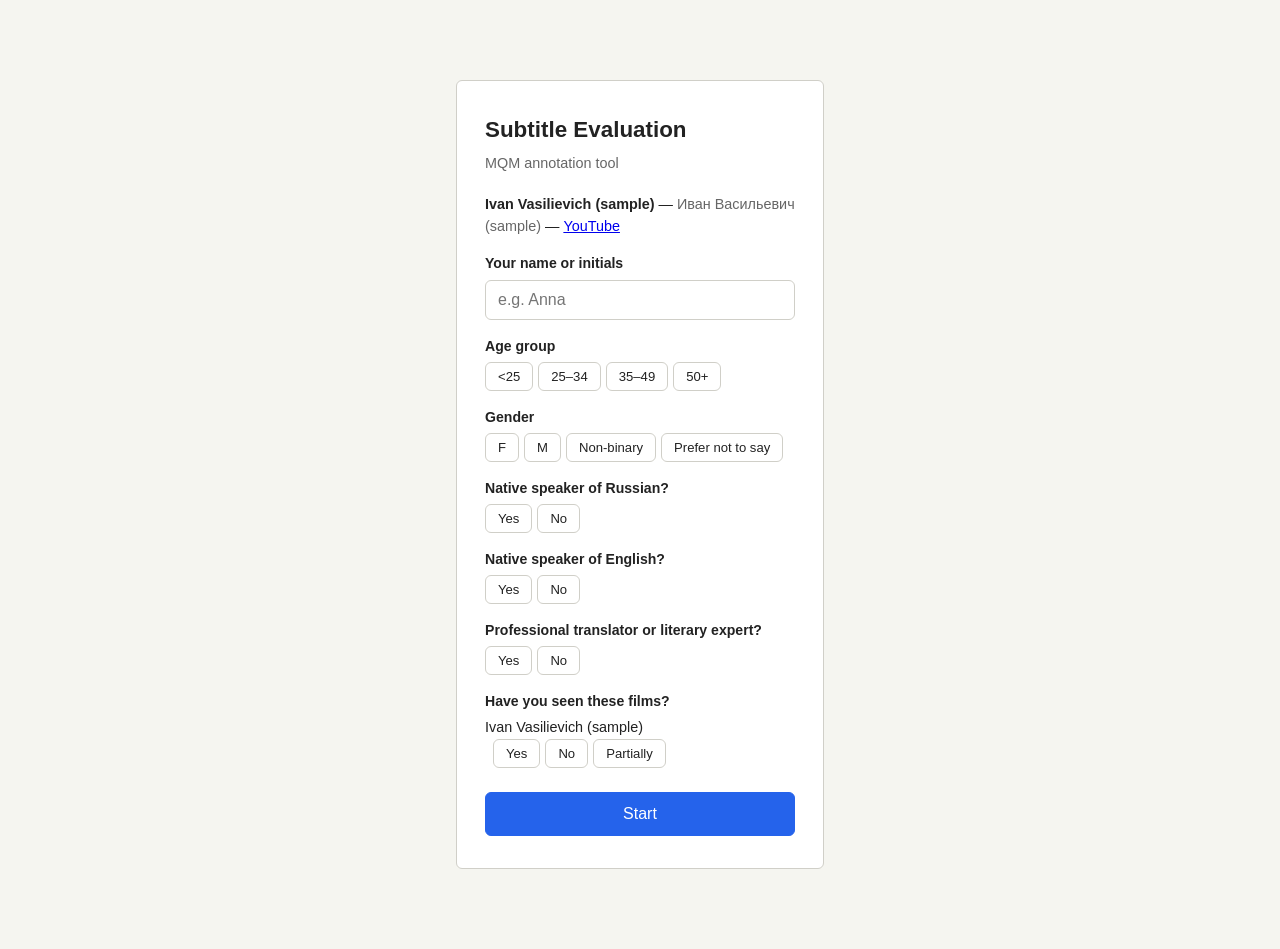
==== index.html @ 3b67a817 "Initial commit" ====
<!DOCTYPE html>
<html lang="en">
<head>
  <meta charset="UTF-8">
  <meta name="viewport" content="width=device-width, initial-scale=1.0">
  <title>Subtitle Translation Evaluation</title>
  <style>
    *, *::before, *::after { box-sizing: border-box; margin: 0; padding: 0; }

    :root {
      --bg:       #f5f5f0;
      --surface:  #ffffff;
      --border:   #d0cfc8;
      --text:     #222;
      --muted:    #666;
      --accent:   #2563eb;
      --accent-h: #1d4ed8;
      --danger:   #dc2626;
      --success:  #16a34a;
      --warn:     #ca8a04;
      --radius:   6px;
    }

    body {
      font-family: -apple-system, BlinkMacSystemFont, "Segoe UI", Roboto, sans-serif;
      font-size: 16px;
      line-height: 1.5;
      color: var(--text);
      background: var(--bg);
      min-height: 100vh;
    }

    .screen { display: none; }
    .screen.active { display: block; }

    /* ── Layout ── */
    .page {
      max-width: 680px;
      margin: 0 auto;
      padding: 24px 16px 80px;
    }

    h1 { font-size: 1.4rem; font-weight: 700; margin-bottom: 4px; }
    h2 { font-size: 1.1rem; font-weight: 600; margin-bottom: 12px; }

    .subtitle { color: var(--muted); font-size: 0.9rem; margin-bottom: 24px; }

    /* ── Cards ── */
    .card {
      background: var(--surface);
      border: 1px solid var(--border);
      border-radius: var(--radius);
      padding: 16px;
      margin-bottom: 12px;
    }

    .card-label {
      font-size: 0.72rem;
      font-weight: 700;
      letter-spacing: .08em;
      text-transform: uppercase;
      color: var(--muted);
      margin-bottom: 6px;
    }

    /* ── Progress header ── */
    #progress-header {
      position: sticky;
      top: 0;
      background: var(--surface);
      border-bottom: 1px solid var(--border);
      padding: 10px 16px;
      z-index: 10;
    }

    .progress-row {
      display: flex;
      align-items: center;
      gap: 10px;
      max-width: 680px;
      margin: 0 auto;
    }

    #progress-slider {
      flex: 1;
      accent-color: var(--accent);
      cursor: pointer;
      height: 4px;
    }

    .progress-label {
      font-size: 0.8rem;
      color: var(--muted);
      white-space: nowrap;
    }

    /* ── Text blocks ── */
    .text-block {
      font-size: 0.95rem;
      white-space: pre-wrap;
      line-height: 1.65;
    }

    .meta-row {
      display: flex;
      gap: 16px;
      flex-wrap: wrap;
      font-size: 0.88rem;
      color: var(--muted);
      margin-bottom: 12px;
    }

    .meta-row strong { color: var(--text); }

    /* ── Issues list ── */
    .issue-list { list-style: none; }

    .issue-item {
      display: flex;
      align-items: flex-start;
      gap: 8px;
      padding: 7px 0;
      border-bottom: 1px solid var(--bg);
      font-size: 0.9rem;
    }

    .issue-item:last-child { border-bottom: none; }

    .badge {
      display: inline-block;
      font-size: 0.72rem;
      font-weight: 700;
      padding: 2px 7px;
      border-radius: 99px;
      text-transform: uppercase;
      white-space: nowrap;
    }

    .badge-major { background: #fee2e2; color: var(--danger); }
    .badge-minor { background: #fef9c3; color: var(--warn); }

    .issue-desc { flex: 1; color: var(--muted); font-style: italic; }
    .issue-desc strong { color: var(--text); font-style: normal; }

    .btn-remove {
      background: none;
      border: none;
      cursor: pointer;
      color: var(--muted);
      font-size: 1rem;
      padding: 0 2px;
      line-height: 1;
    }
    .btn-remove:hover { color: var(--danger); }

    .no-issues-note {
      color: var(--muted);
      font-size: 0.88rem;
      font-style: italic;
    }

    /* ── Add-issue form ── */
    .add-issue-form {
      display: flex;
      flex-direction: column;
      gap: 8px;
      margin-top: 12px;
    }

    .btn-group {
      display: flex;
      flex-wrap: wrap;
      gap: 5px;
    }

    .reg-opt.active {
      background: var(--accent);
      color: #fff;
      border-color: var(--accent);
    }

    .btn-toggle {
      background: var(--surface);
      border: 1px solid var(--border);
      color: var(--muted);
      font-size: 0.82rem;
      font-family: inherit;
      padding: 6px 12px;
      border-radius: var(--radius);
      cursor: pointer;
    }
    .btn-toggle:hover { background: var(--bg); color: var(--text); }
    .btn-toggle kbd {
      font-size: 0.68rem;
      font-family: monospace;
      color: var(--muted);
      background: var(--bg);
      border: 1px solid var(--border);
      border-radius: 3px;
      padding: 0 3px;
      margin-left: 3px;
    }
    .btn-toggle.active-major { background: #fee2e2; border-color: var(--danger); color: var(--danger); font-weight: 700; }
    .btn-toggle.active-minor { background: #fef9c3; border-color: var(--warn);   color: var(--warn);   font-weight: 700; }
    .btn-toggle.active-cat   { background: #eff6ff; border-color: var(--accent); color: var(--accent); font-weight: 600; }

    .just-row {
      display: flex;
      gap: 8px;
      align-items: center;
    }

    input[type="text"] {
      flex: 1;
      min-width: 160px;
      font-size: 16px;
      font-family: inherit;
      padding: 8px 10px;
      border: 1px solid var(--border);
      border-radius: var(--radius);
      background: var(--surface);
      color: var(--text);
    }

    /* ── Buttons ── */
    .btn {
      display: inline-block;
      font-size: 0.9rem;
      font-family: inherit;
      font-weight: 500;
      padding: 9px 18px;
      border-radius: var(--radius);
      border: 1px solid transparent;
      cursor: pointer;
      transition: background 0.15s, border-color 0.15s;
      white-space: nowrap;
    }

    .btn-primary   { background: var(--accent);  color: #fff; border-color: var(--accent); }
    .btn-primary:hover { background: var(--accent-h); border-color: var(--accent-h); }

    .btn-secondary { background: var(--surface); color: var(--text); border-color: var(--border); }
    .btn-secondary:hover { background: var(--bg); }

    .btn-danger    { background: var(--danger);  color: #fff; border-color: var(--danger); }
    .btn-danger:hover { opacity: 0.88; }

    .btn-ghost     { background: none; color: var(--accent); border-color: transparent; }
    .btn-ghost:hover { background: #eff6ff; }

    .btn-sm { font-size: 0.82rem; padding: 6px 12px; }

    .action-row {
      display: flex;
      flex-wrap: wrap;
      gap: 8px;
      margin-top: 16px;
      align-items: center;
    }

    .action-row .spacer { flex: 1; }

    /* ── Login ── */
    #login-screen .page { max-width: 400px; padding-top: 80px; }

    .login-box {
      background: var(--surface);
      border: 1px solid var(--border);
      border-radius: var(--radius);
      padding: 32px 28px;
    }

    .login-box h1 { margin-bottom: 6px; }
    .login-box .subtitle { margin-bottom: 20px; }

    .form-group { margin-bottom: 16px; }
    .form-group label { display: block; font-size: 0.88rem; font-weight: 600; margin-bottom: 5px; }
    .form-group input {
      width: 100%;
      padding: 10px 12px;
      border: 1px solid var(--border);
      border-radius: var(--radius);
      font-size: 16px;
      font-family: inherit;
    }
    .form-group input:focus { outline: 2px solid var(--accent); border-color: var(--accent); }

    #btn-start { width: 100%; padding: 12px; font-size: 1rem; }

    .login-error { color: var(--danger); font-size: 0.88rem; margin-top: 10px; display: none; }

    /* ── Loading ── */
    #loading-screen .page { padding-top: 80px; text-align: center; }

    .spinner {
      display: inline-block;
      width: 36px; height: 36px;
      border: 3px solid var(--border);
      border-top-color: var(--accent);
      border-radius: 50%;
      animation: spin 0.8s linear infinite;
      margin-bottom: 16px;
    }

    @keyframes spin { to { transform: rotate(360deg); } }

    /* ── Inconsistency review ── */
    .incon-meta { font-size: 0.82rem; color: var(--muted); margin-bottom: 10px; }
    .incon-kind { font-weight: 600; color: var(--warn); }

    .judgment-box {
      background: var(--bg);
      border-radius: var(--radius);
      padding: 10px 14px;
      margin-bottom: 8px;
      font-size: 0.9rem;
    }

    .judgment-box .j-score {
      font-size: 0.78rem;
      color: var(--muted);
      float: right;
    }

    /* ── Complete ── */
    #complete-screen .page { text-align: center; }

    .complete-icon {
      font-size: 3rem;
      margin-bottom: 12px;
    }

    .code-block {
      background: #1e1e2e;
      color: #cdd6f4;
      border-radius: var(--radius);
      padding: 14px 18px;
      font-family: "Fira Mono", "Cascadia Code", monospace;
      font-size: 0.82rem;
      text-align: left;
      margin: 16px 0;
      overflow-x: auto;
    }

    /* ── Instructions modal ── */
    .modal-overlay {
      display: none;
      position: fixed;
      inset: 0;
      background: rgba(0,0,0,0.45);
      z-index: 100;
      overflow-y: auto;
      padding: 32px 16px;
    }
    .modal-overlay.open { display: block; }
    .modal-box {
      background: var(--surface);
      border-radius: var(--radius);
      max-width: 620px;
      margin: 0 auto;
      padding: 28px 28px 24px;
      position: relative;
    }
    .modal-close {
      position: absolute;
      top: 12px; right: 14px;
      background: none; border: none;
      font-size: 1.3rem; cursor: pointer;
      color: var(--muted);
      line-height: 1;
    }
    .modal-close:hover { color: var(--text); }
    .modal-box h2 { margin-bottom: 14px; }
    .modal-box p, .modal-box li { font-size: 0.92rem; line-height: 1.6; }
    .modal-box ul { padding-left: 18px; margin: 8px 0 12px; }
    .modal-box .sev-major { color: var(--danger); font-weight: 700; }
    .modal-box .sev-minor { color: var(--warn);   font-weight: 700; }


    /* ── Analysis panel ── */
    .analysis-body {
      display: none;
      margin-bottom: 10px;
      font-size: 0.88rem;
      line-height: 1.6;
      color: var(--text);
      border-left: 3px solid var(--border);
      padding-left: 12px;
    }
    .analysis-body.open { display: block; }

    /* ── Context panel ── */
    .context-body {
      display: none;
      margin-top: 10px;
    }
    .context-body.open { display: block; }
    .context-segments { list-style: none; font-size: 0.85rem; line-height: 1.5; }
    .context-seg {
      display: flex;
      gap: 8px;
      padding: 3px 6px;
      border-radius: 3px;
      color: var(--muted);
    }
    .context-seg.current {
      background: #eff6ff;
      color: var(--text);
      font-weight: 500;
    }
    .context-seg-num {
      flex-shrink: 0;
      font-size: 0.75rem;
      color: var(--muted);
      min-width: 2.5em;
      text-align: right;
      padding-top: 1px;
    }
    .context-seg.current .context-seg-num { color: var(--accent); }
    .analysis-note {
      font-size: 0.78rem;
      color: var(--muted);
      font-style: italic;
      margin-bottom: 6px;
    }
  </style>
</head>
<body>

<!-- ══════════════════════════════════════════
     LOGIN SCREEN
══════════════════════════════════════════ -->
<div id="login-screen" class="screen active">
  <div class="page">
    <div class="login-box">
      <h1>Subtitle Evaluation</h1>
      <p class="subtitle">MQM annotation tool</p>
      <div id="film-info" style="margin-bottom:16px;font-size:0.9rem;display:none;"></div>

      <!-- returning user -->
      <div id="login-returning" style="display:none;">
        <p style="font-size:0.9rem;margin-bottom:12px;">Welcome back, <strong id="login-name-display"></strong>.</p>
        <button class="btn btn-primary" id="btn-resume">Resume</button>
        <button class="btn btn-secondary" style="margin-top:8px;" id="btn-new-user">I'm a different person</button>
      </div>

      <!-- new user registration -->
      <div id="login-new">
        <div class="form-group">
          <label for="reg-name">Your name or initials</label>
          <input type="text" id="reg-name" placeholder="e.g. Anna" autocomplete="off" spellcheck="false">
        </div>
        <div class="form-group">
          <label>Age group</label>
          <div class="btn-group" id="reg-age">
            <button class="btn btn-secondary btn-sm reg-opt" data-field="age" data-val="under25">&lt;25</button>
            <button class="btn btn-secondary btn-sm reg-opt" data-field="age" data-val="25-34">25–34</button>
            <button class="btn btn-secondary btn-sm reg-opt" data-field="age" data-val="35-49">35–49</button>
            <button class="btn btn-secondary btn-sm reg-opt" data-field="age" data-val="50plus">50+</button>
          </div>
        </div>
        <div class="form-group">
          <label>Gender</label>
          <div class="btn-group" id="reg-gender">
            <button class="btn btn-secondary btn-sm reg-opt" data-field="gender" data-val="f">F</button>
            <button class="btn btn-secondary btn-sm reg-opt" data-field="gender" data-val="m">M</button>
            <button class="btn btn-secondary btn-sm reg-opt" data-field="gender" data-val="nb">Non-binary</button>
            <button class="btn btn-secondary btn-sm reg-opt" data-field="gender" data-val="na">Prefer not to say</button>
          </div>
        </div>
        <div class="form-group">
          <label>Native speaker of Russian?</label>
          <div class="btn-group" id="reg-native-rus">
            <button class="btn btn-secondary btn-sm reg-opt" data-field="native_russian" data-val="yes">Yes</button>
            <button class="btn btn-secondary btn-sm reg-opt" data-field="native_russian" data-val="no">No</button>
          </div>
        </div>
        <div class="form-group">
          <label>Native speaker of English?</label>
          <div class="btn-group" id="reg-native-eng">
            <button class="btn btn-secondary btn-sm reg-opt" data-field="native_english" data-val="yes">Yes</button>
            <button class="btn btn-secondary btn-sm reg-opt" data-field="native_english" data-val="no">No</button>
          </div>
        </div>
        <div class="form-group">
          <label>Professional translator or literary expert?</label>
          <div class="btn-group" id="reg-prof">
            <button class="btn btn-secondary btn-sm reg-opt" data-field="professional" data-val="yes">Yes</button>
            <button class="btn btn-secondary btn-sm reg-opt" data-field="professional" data-val="no">No</button>
          </div>
        </div>
        <div class="form-group" id="reg-seen-films"></div>
        <button class="btn btn-primary" id="btn-start" style="margin-top:8px;">Start</button>
      </div>

      <p class="login-error" id="login-error"></p>
    </div>
  </div>
</div>

<!-- ══════════════════════════════════════════
     LOADING SCREEN
══════════════════════════════════════════ -->
<div id="loading-screen" class="screen">
  <div class="page">
    <div class="spinner"></div>
    <p id="loading-msg">Loading…</p>
  </div>
</div>

<!-- ══════════════════════════════════════════
     EVALUATION SCREEN
══════════════════════════════════════════ -->
<div id="eval-screen" class="screen">
  <div id="progress-header">
    <div class="progress-row">
      <input type="range" id="progress-slider" min="1" max="1" value="1">
      <span class="progress-label" id="progress-label">0 / 0</span>
    </div>
  </div>

  <div class="page">
    <!-- Previous item summary (shown after saving) -->
    <div id="prev-summary" class="card" style="display:none; border-color:#bbf7d0;">
      <div class="card-label">Previous item saved</div>
      <div id="prev-summary-text" style="font-size:0.9rem;color:var(--muted);"></div>
      <div class="action-row" style="margin-top:8px;">
        <button class="btn btn-secondary btn-sm" id="btn-back">&#8592; Go back &amp; correct</button>
      </div>
    </div>

    <!-- Item header -->
    <div class="meta-row" id="item-meta"></div>

    <!-- Original -->
    <div class="card">
      <div class="card-label">Original (Russian)</div>
      <div class="text-block" id="original-text"></div>
      <button class="btn btn-ghost btn-sm" id="btn-show-context" style="margin-top:10px; padding:3px 8px; font-size:0.78rem;">Show context</button>
      <div class="context-body" id="context-body">
        <ul class="context-segments" id="context-segments"></ul>
      </div>
    </div>

    <!-- Translation -->
    <div class="card">
      <div class="card-label">Translation</div>
      <div class="text-block" id="translation-text"></div>
      <button class="btn btn-ghost btn-sm" id="btn-show-trans-context" style="margin-top:10px; padding:3px 8px; font-size:0.78rem;">Show context</button>
      <div class="context-body" id="trans-context-body">
        <ul class="context-segments" id="trans-context-segments"></ul>
      </div>
      <button class="btn btn-ghost btn-sm" id="btn-show-analysis" style="margin-top:6px; padding:3px 8px; font-size:0.78rem;">Don't remember why this was funny? Show analysis.</button>
      <div class="analysis-body" id="analysis-body">
        <p class="analysis-note">Generated by AI and reviewed by a person. You may agree or disagree — consulting this is optional.</p>
        <div id="analysis-text"></div>
      </div>
    </div>

    <!-- Issues -->
    <div class="card">
      <div style="display:flex; align-items:center; justify-content:space-between; margin-bottom:6px;">
        <div class="card-label" style="margin-bottom:0;">Issues</div>
        <button class="btn btn-ghost btn-sm" id="btn-help" style="padding:3px 8px; font-size:0.78rem;">Instructions</button>
      </div>
      <ul class="issue-list" id="issue-list"></ul>
      <p class="no-issues-note" id="no-issues-note">No issues added yet.</p>

      <!-- Add issue form -->
      <div class="add-issue-form">
        <div class="btn-group" id="sev-group">
          <button class="btn-toggle" data-value="major">Major <kbd>M</kbd></button>
          <button class="btn-toggle" data-value="minor">Minor <kbd>m</kbd></button>
        </div>
        <div class="btn-group" id="cat-group">
          <button class="btn-toggle" data-value="accuracy">Accuracy <kbd>a</kbd></button>
          <button class="btn-toggle" data-value="fluency">Fluency <kbd>f</kbd></button>
          <button class="btn-toggle" data-value="style">Style <kbd>s</kbd></button>
          <button class="btn-toggle" data-value="terminology">Terminology <kbd>t</kbd></button>
          <button class="btn-toggle" data-value="other">Other <kbd>o</kbd></button>
        </div>
        <div class="just-row">
          <input type="text" id="just-input" placeholder="Justification (optional)">
          <button class="btn btn-secondary btn-sm" id="btn-add-issue">Add issue <kbd>+</kbd></button>
        </div>
      </div>
    </div>

    <!-- Action buttons -->
    <div class="action-row">
      <button class="btn btn-secondary" id="btn-no-issues">No issues</button>
      <button class="btn btn-primary"   id="btn-save">Save &amp; next</button>
      <span class="spacer"></span>
      <button class="btn btn-ghost btn-sm" id="btn-skip">Skip for now</button>
    </div>
  </div>
</div>

<!-- ══════════════════════════════════════════
     INCONSISTENCY REVIEW SCREEN
══════════════════════════════════════════ -->
<div id="review-screen" class="screen">
  <div class="page">
    <h1>Inconsistency Review</h1>
    <p class="subtitle" id="review-subtitle"></p>

    <div id="review-body"></div>

    <!-- Re-evaluate sub-panel -->
    <div id="re-eval-panel" class="card" style="display:none; border-color:var(--accent);">
      <div class="card-label">Enter your final judgment</div>
      <ul class="issue-list" id="re-eval-issue-list"></ul>
      <p class="no-issues-note" id="re-eval-no-issues-note">No issues added.</p>
      <div class="add-issue-form">
        <div class="btn-group" id="re-sev-group">
          <button class="btn-toggle" data-value="major">Major</button>
          <button class="btn-toggle" data-value="minor">Minor</button>
        </div>
        <div class="btn-group" id="re-cat-group">
          <button class="btn-toggle" data-value="accuracy">Accuracy</button>
          <button class="btn-toggle" data-value="fluency">Fluency</button>
          <button class="btn-toggle" data-value="style">Style</button>
          <button class="btn-toggle" data-value="terminology">Terminology</button>
          <button class="btn-toggle" data-value="other">Other</button>
        </div>
        <div class="just-row">
          <input type="text" id="re-just-input" placeholder="Justification (optional)">
          <button class="btn btn-secondary btn-sm" id="btn-re-add">Add issue</button>
        </div>
      </div>
      <div class="action-row" style="margin-top:12px;">
        <button class="btn btn-secondary btn-sm" id="btn-re-no-issues">No issues</button>
        <button class="btn btn-primary btn-sm" id="btn-re-save">Save resolution</button>
      </div>
    </div>

    <div class="action-row" id="review-nav" style="margin-top:16px; display:none;">
      <button class="btn btn-secondary" id="btn-review-prev">&#8592; Prev</button>
      <button class="btn btn-primary"   id="btn-review-next">Next &#8594;</button>
    </div>
  </div>
</div>

<!-- ══════════════════════════════════════════
     COMPLETE SCREEN
══════════════════════════════════════════ -->
<div id="complete-screen" class="screen">
  <div class="page">
    <div class="complete-icon">&#10003;</div>
    <h1>Evaluation complete</h1>
    <p class="subtitle" id="complete-stats"></p>

    <div class="card" style="margin-top:24px; text-align:left;">
      <div class="card-label">Download &amp; submit</div>
      <button class="btn btn-primary" id="btn-download">Download session.json</button>
    </div>

    <p style="margin-top:16px; font-size:0.88rem; color:var(--muted);">
      Thank you for your contribution!
    </p>
  </div>
</div>


<!-- ══════════════════════════════════════════
     INSTRUCTIONS MODAL
══════════════════════════════════════════ -->
<div id="instructions-modal" class="modal-overlay" role="dialog" aria-modal="true">
  <div class="modal-box">
    <button class="modal-close" id="btn-modal-close" aria-label="Close">&times;</button>
    <div id="instructions-content"><p>Loading…</p></div>
    <div style="margin-top:16px;">
      <button class="btn btn-primary btn-sm" id="btn-modal-ok">Got it</button>
    </div>
  </div>
</div>

<script>
// ════════════════════════════════════════════════════════════════════
//  PRNG — sfc32 seeded from FNV-1a hash of evaluator ID
// ════════════════════════════════════════════════════════════════════

function fnv1a32(str) {
  let h = 0x811c9dc5 >>> 0;
  for (let i = 0; i < str.length; i++) {
    h ^= str.charCodeAt(i);
    h = Math.imul(h, 0x01000193) >>> 0;
  }
  return h;
}

function makeSFC32(seed) {
  let a = seed >>> 0, b = (seed ^ 0xdeadbeef) >>> 0,
      c = (seed ^ 0x12345678) >>> 0, d = 1 >>> 0;
  return function rng() {
    let t = (a + b + d++) >>> 0;
    a = b ^ (b >>> 9);
    b = (c + (c << 3)) >>> 0;
    c = ((c << 21) | (c >>> 11)) >>> 0;
    c = (c + t) >>> 0;
    return t / 4294967296;
  };
}

function makeRNG(evaluatorId) {
  return makeSFC32(fnv1a32(evaluatorId));
}

function shuffle(arr, rng) {
  for (let i = arr.length - 1; i > 0; i--) {
    const j = Math.floor(rng() * (i + 1));
    [arr[i], arr[j]] = [arr[j], arr[i]];
  }
  return arr;
}

function sample(arr, k, rng) {
  const copy = arr.slice();
  shuffle(copy, rng);
  return copy.slice(0, k);
}

function randInt(lo, hi, rng) {
  return lo + Math.floor(rng() * (hi - lo + 1));
}


// ════════════════════════════════════════════════════════════════════
//  MQM SCORING
// ════════════════════════════════════════════════════════════════════

const SEVERITY_WEIGHTS = { major: 5, minor: 1 };

function scoreIssues(issues) {
  const pts = issues.reduce((s, iss) => {
    if (iss.category === 'no-issue') return s;
    return s + (SEVERITY_WEIGHTS[iss.severity] || 0);
  }, 0);
  return pts / SEVERITY_WEIGHTS.major;
}


// ════════════════════════════════════════════════════════════════════
//  SESSION BUILDING
// ════════════════════════════════════════════════════════════════════

function sampleRuns(methodRuns, maxRuns, rng) {
  const result = {};
  const methods = Object.keys(methodRuns).sort();
  for (const method of methods) {
    let runs = [...methodRuns[method]].sort((a, b) =>
      a.length - b.length || a.localeCompare(b));
    if (runs.length > maxRuns) {
      runs = sample(runs, maxRuns, rng)
        .sort((a, b) => a.length - b.length || a.localeCompare(b));
    }
    result[method] = runs;
  }
  return result;
}

function baseRecordsForFilm(film, transModel, data, methodFilter, maxRuns, rng) {
  const items = data.items;
  const methodRuns = {};

  for (const item of items) {
    const eng = (item.translations || {}).eng || {};
    for (const [method, runs] of Object.entries(eng)) {
      if (methodFilter && !methodFilter.has(method)) continue;
      if (!methodRuns[method]) methodRuns[method] = new Set();
      for (const run of Object.keys(runs)) methodRuns[method].add(run);
    }
  }

  const sampled = sampleRuns(methodRuns, maxRuns, rng);
  const records = [];

  for (const [method, runs] of Object.entries(sampled)) {
    for (const run of runs) {
      const missing = items.filter(item => {
        const eng = (item.translations || {}).eng || {};
        return !(eng[method] && eng[method][run] !== undefined);
      });
      if (missing.length > 0) {
        console.warn(`Missing items for ${film}/${transModel}/${method}/run${run}:`,
          missing.map(i => i.id));
        continue;
      }
      for (const item of items) {
        records.push({ film, transModel, itemId: item.id, method, run });
      }
    }
  }
  return records;
}

function buildSessionTasks(filmsModelsData, methodFilter, maxRuns, repeatFraction, rng) {
  const base = [];
  for (const { film, transModel, data } of filmsModelsData) {
    base.push(...baseRecordsForFilm(film, transModel, data, methodFilter, maxRuns, rng));
  }

  shuffle(base, rng);

  const tasks = base.map(r => ({
    film: r.film, trans_model: r.transModel,
    item_id: r.itemId, method: r.method, run: r.run,
    is_repeat: false,
  }));

  const nRepeats = base.length > 0 && repeatFraction > 0
    ? Math.max(1, Math.round(base.length * repeatFraction))
    : 0;
  const repeatSrcs = sample([...Array(base.length).keys()],
    Math.min(nRepeats, base.length), rng);

  const repeats = repeatSrcs.map(i => ({
    film: base[i].film, trans_model: base[i].transModel,
    item_id: base[i].itemId, method: base[i].method, run: base[i].run,
    is_repeat: true,
  }));

  shuffle(repeats, rng);

  const half = Math.floor(tasks.length / 2);
  for (const rt of repeats) {
    const pos = randInt(half, tasks.length, rng);
    tasks.splice(pos, 0, rt);
  }

  return tasks;
}


// ════════════════════════════════════════════════════════════════════
//  INCONSISTENCY DETECTION
// ════════════════════════════════════════════════════════════════════

function getTranslationText(task, itemsByFilm) {
  const item = (itemsByFilm[task.film] || {})[task.trans_model] || {};
  const it   = item[task.item_id] || {};
  return ((it.translations || {}).eng || {})[task.method]?.[task.run] ?? '';
}

function findInconsistencies(session, itemsByFilm) {
  const tasks     = session.tasks;
  const judgments = session.judgments;
  const result    = [];

  // Group judged tasks by exact translation text
  const byText = {};
  tasks.forEach((t, i) => {
    if (!judgments[String(i)]) return;
    const text = getTranslationText(t, itemsByFilm);
    if (!text) return;
    const key = `${t.film}\x00${text}`;
    (byText[key] = byText[key] || []).push(i);
  });

  for (const [key, indices] of Object.entries(byText)) {
    const text = key.split('\x00').slice(1).join('\x00');
    if (indices.length < 2) continue;
    const scores = indices.map(i => scoreIssues(judgments[String(i)].issues));
    if (scores.every(s => s === scores[0])) continue;
    const t = tasks[indices[0]];
    result.push({
      film: t.film, trans_model: t.trans_model, item_id: t.item_id,
      translation_text: text,
      task_indices: indices,
    });
  }

  return result;
}


// ════════════════════════════════════════════════════════════════════
//  APP STATE
// ════════════════════════════════════════════════════════════════════

const App = {
  evaluatorId:   null,
  session:       null,
  itemsByFilm:   null,
  subsByFilm:      {},  // film -> {segNum: text, ...}
  transSubsByFilm: {},  // film -> transModel -> method -> {segNum: text, ...}
  navSequence:   [],    // [{taskIdx, task}] all non-skipped tasks in session order
  totalTasks:    0,
  sliderPos:     1,     // 1-indexed current position in navSequence
  lastSaved:     null,
  currentIssues: [],
  viewedAnalysis: false,
  incons:        [],
  inconPos:      0,
  reEvalIssues:  [],
};

function storageKey(id) {
  return `subtitle-eval-${id}`;
}

function saveSession() {
  localStorage.setItem(storageKey(App.evaluatorId),
    JSON.stringify(App.session));
}

function buildNavSequence() {
  const { tasks, skipped } = App.session;
  const skippedSet = new Set(skipped);
  App.navSequence = tasks
    .map((task, i) => ({ taskIdx: i, task }))
    .filter(({ taskIdx }) => !skippedSet.has(taskIdx));
  App.totalTasks = App.navSequence.length;
  App.sliderPos  = Math.min(getFrontier(), App.totalTasks);
}

function getFrontier() {
  const judgments = App.session.judgments;
  const idx = App.navSequence.findIndex(({ taskIdx }) => !judgments[String(taskIdx)]);
  return idx === -1 ? App.navSequence.length + 1 : idx + 1;
}


// ════════════════════════════════════════════════════════════════════
//  SCREEN MANAGEMENT
// ════════════════════════════════════════════════════════════════════

function showScreen(id) {
  document.querySelectorAll('.screen').forEach(el => el.classList.remove('active'));
  document.getElementById(id).classList.add('active');
}

function setLoading(msg) {
  document.getElementById('loading-msg').textContent = msg;
}


// ════════════════════════════════════════════════════════════════════
//  DATA LOADING
// ════════════════════════════════════════════════════════════════════

async function fetchJSON(url) {
  const r = await fetch(url);
  if (!r.ok) throw new Error(`HTTP ${r.status}: ${url}`);
  return r.json();
}

function buildItemsByFilm(filmsModelsData) {
  const byFilm = {};
  for (const { film, transModel, data } of filmsModelsData) {
    if (!byFilm[film]) byFilm[film] = {};
    if (!byFilm[film][transModel]) byFilm[film][transModel] = {};
    for (const item of data.items) {
      byFilm[film][transModel][item.id] = item;
    }
  }
  return byFilm;
}

async function loadSubsForFilms(films) {
  for (const film of films) {
    if (App.subsByFilm[film]) continue;
    try {
      const subs = await fetchJSON(`data/${film}/subs.json`);
      App.subsByFilm[film] = subs;
    } catch (_) {
      // subs.json is optional; context feature simply won't show for this film
    }
  }
}

async function loadTransSubsForSession(tasks) {
  // Collect unique (film, transModel, method) combos from all tasks
  const seen = new Set();
  for (const t of tasks) {
    seen.add(`${t.film}\x00${t.trans_model}\x00${t.method}`);
  }
  for (const key of seen) {
    const [film, transModel, method] = key.split('\x00');
    if ((App.transSubsByFilm[film] || {})[transModel]?.[method]) continue;
    try {
      const subs = await fetchJSON(`data/${film}/${transModel}-${method}-subs.json`);
      if (!App.transSubsByFilm[film]) App.transSubsByFilm[film] = {};
      if (!App.transSubsByFilm[film][transModel]) App.transSubsByFilm[film][transModel] = {};
      App.transSubsByFilm[film][transModel][method] = subs;
    } catch (_) {
      // optional; context button will be hidden for this method
    }
  }
}

async function loadFilmDataForSession(session) {
  const pairs = new Map();
  for (const t of session.tasks) {
    const key = `${t.film}/${t.trans_model}`;
    if (!pairs.has(key)) pairs.set(key, { film: t.film, transModel: t.trans_model });
  }
  const filmsModelsData = [];
  for (const { film, transModel } of pairs.values()) {
    setLoading(`Loading ${film} / ${transModel}…`);
    const data = await fetchJSON(`data/${film}/${transModel}.json`);
    filmsModelsData.push({ film, transModel, data });
  }
  return filmsModelsData;
}

async function startOrResume(evaluatorId) {
  showScreen('loading-screen');
  try {
    const newKey = storageKey(evaluatorId);
    let stored = localStorage.getItem(newKey);

    const allConfigs = await fetchJSON(`data/configs.json`);
    App.allConfigs = allConfigs;

    if (stored) {
      App.session = JSON.parse(stored);
      const filmsModelsData = await loadFilmDataForSession(App.session);
      App.itemsByFilm = buildItemsByFilm(filmsModelsData);
    } else {
      // Fresh session: load all films/models from configs
      const filmsModelsData = [];
      const tasks = [];
      const rng = makeRNG(evaluatorId);

      for (const [film, filmCfg] of Object.entries(allConfigs)) {
        for (const [model, modelCfg] of Object.entries(filmCfg.models || {})) {
          setLoading(`Loading ${film} / ${model}…`);
          const data = await fetchJSON(`data/${film}/${model}.json`);
          filmsModelsData.push({ film, transModel: model, data });
          const runsRequested  = modelCfg.runs_requested  || 3;
          const repeatFraction = modelCfg.repeat_fraction || 0.1;
          const filmTasks = buildSessionTasks(
            [{ film, transModel: model, data }], null, runsRequested, repeatFraction, rng
          );
          tasks.push(...filmTasks);
        }
      }

      // Shuffle all tasks together
      for (let i = tasks.length - 1; i > 0; i--) {
        const j = Math.floor(rng() * (i + 1));
        [tasks[i], tasks[j]] = [tasks[j], tasks[i]];
      }

      App.session = {
        evaluator_id:              evaluatorId,
        evaluator_meta:            App.evaluatorMeta || null,
        created:                   new Date().toISOString(),
        tasks,
        judgments:                 {},
        skipped:                   [],
        inconsistency_resolutions: {},
      };

      App.itemsByFilm = buildItemsByFilm(filmsModelsData);
      saveSession();
    }

    // Load subtitle context data (optional; silently skipped if missing)
    const uniqueFilms = [...new Set(App.session.tasks.map(t => t.film))];
    await loadSubsForFilms(uniqueFilms);
    await loadTransSubsForSession(App.session.tasks);

    buildNavSequence();
    App.lastSaved     = null;
    App.currentIssues = [];

    if (getFrontier() > App.navSequence.length) {
      startReview();
    } else {
      showEvalScreen();
    }
  } catch (err) {
    showScreen('login-screen');
    showLoginError(err.message);
  }
}


// ════════════════════════════════════════════════════════════════════
//  EVALUATION SCREEN
// ════════════════════════════════════════════════════════════════════

function showEvalScreen() {
  showScreen('eval-screen');
  renderCurrentItem();
}

function renderContextSegments(film, item, windowBefore = 3, windowAfter = 2) {
  const listEl = document.getElementById('context-segments');
  const btnEl  = document.getElementById('btn-show-context');
  const subs   = App.subsByFilm[film];
  const segs   = item.segment_number;

  if (!subs || !segs || segs.length === 0) {
    btnEl.style.display = 'none';
    listEl.innerHTML = '';
    return;
  }
  btnEl.style.display = '';

  const itemSegs = new Set(segs);
  const min = Math.min(...segs);
  const max = Math.max(...segs);

  listEl.innerHTML = '';
  for (let n = min - windowBefore; n <= max + windowAfter; n++) {
    const text = subs[String(n)];
    if (text === undefined) continue;
    const li = document.createElement('li');
    li.className = 'context-seg' + (itemSegs.has(n) ? ' current' : '');
    li.innerHTML =
      `<span class="context-seg-num">${n}</span>` +
      `<span>${esc(text.replace(/\n/g, ' / '))}</span>`;
    listEl.appendChild(li);
  }
}

function renderTranslationContext(film, transModel, method, run, item, windowBefore = 3, windowAfter = 2) {
  const listEl = document.getElementById('trans-context-segments');
  const btnEl  = document.getElementById('btn-show-trans-context');
  const subs   = (App.transSubsByFilm[film] || {})[transModel]?.[method];
  const segs   = item.segment_number;

  if (!subs || !segs || segs.length === 0) {
    btnEl.style.display = 'none';
    listEl.innerHTML = '';
    return;
  }
  btnEl.style.display = '';

  const itemSegs = new Set(segs);
  const min = Math.min(...segs);
  const max = Math.max(...segs);

  listEl.innerHTML = '';
  for (let n = min - windowBefore; n <= max + windowAfter; n++) {
    const text = subs[String(n)];
    if (text === undefined) continue;
    const li = document.createElement('li');
    li.className = 'context-seg' + (itemSegs.has(n) ? ' current' : '');
    li.innerHTML =
      `<span class="context-seg-num">${n}</span>` +
      `<span>${esc(text.replace(/\n/g, ' / '))}</span>`;
    listEl.appendChild(li);
  }
}

function renderCurrentItem() {
  if (getFrontier() > App.navSequence.length) {
    startReview();
    return;
  }

  const { taskIdx, task } = App.navSequence[App.sliderPos - 1];
  const judgment = App.session.judgments[String(taskIdx)];
  const isReview = !!judgment;

  const film   = task.film;
  const tModel = task.trans_model;
  const itemId = task.item_id;
  const item   = App.itemsByFilm[film]?.[tModel]?.[itemId];

  if (!item) {
    console.error('Item not found:', film, tModel, itemId);
    App.sliderPos = getFrontier();
    renderCurrentItem();
    return;
  }

  // Slider + label
  const frontier = getFrontier();
  const slider   = document.getElementById('progress-slider');
  slider.min   = 1;
  slider.max   = App.totalTasks;
  slider.value = App.sliderPos;
  // Fill judged zone in accent colour, remaining in border colour
  const filledPct = ((frontier - 1) / App.totalTasks) * 100;
  slider.style.background =
    `linear-gradient(to right, var(--accent) ${filledPct}%, var(--border) ${filledPct}%)`;
  const nAuto = countAutoFilled();
  document.getElementById('progress-label').textContent =
    nAuto > 0
      ? `${App.sliderPos} / ${App.totalTasks} · ${nAuto} auto`
      : `${App.sliderPos} / ${App.totalTasks}`;

  // Meta
  const filmDisplay = film.replace(/-/g, ' ').replace(/\b\w/g, c => c.toUpperCase());
  document.getElementById('item-meta').innerHTML =
    `<span><strong>Film:</strong> ${esc(filmDisplay)}</span>` +
    `<span><strong>Character:</strong> ${esc(item.character || '—')}</span>`;

  // Texts
  document.getElementById('original-text').textContent = (item.original || {}).rus || '';
  const trans = ((item.translations || {}).eng || {})[task.method]?.[task.run] || '';
  document.getElementById('translation-text').textContent = trans;

  // Context
  document.getElementById('context-body').classList.remove('open');
  document.getElementById('btn-show-context').textContent = 'Show context';
  document.getElementById('trans-context-body').classList.remove('open');
  document.getElementById('btn-show-trans-context').textContent = 'Show context';
  renderContextSegments(film, item);
  renderTranslationContext(film, tModel, task.method, task.run, item);

  // Analysis
  App.viewedAnalysis = isReview ? (judgment.viewed_analysis || false) : false;
  document.getElementById('analysis-body').classList.remove('open');
  document.getElementById('btn-show-analysis').textContent = "Don't remember why this was funny? Show analysis.";
  document.getElementById('analysis-text').textContent = item.analysis || '';

  // Issues: pre-populate from saved judgment when reviewing
  App.currentIssues = isReview ? judgment.issues.slice() : [];
  renderCurrentIssueList();

  // Banner
  const prevDiv = document.getElementById('prev-summary');
  if (isReview) {
    document.getElementById('prev-summary-text').textContent =
      'Editing a saved judgment — save to update.';
    prevDiv.style.display = '';
  } else if (App.lastSaved) {
    document.getElementById('prev-summary-text').textContent =
      formatIssuesBrief(App.lastSaved.issues);
    prevDiv.style.display = '';
  } else {
    prevDiv.style.display = 'none';
  }

  // Clear add-issue form
  clearGroup('sev-group');
  clearGroup('cat-group');
  document.getElementById('just-input').value = '';
}

function renderCurrentIssueList() {
  renderIssueList(
    document.getElementById('issue-list'),
    document.getElementById('no-issues-note'),
    App.currentIssues,
    i => { App.currentIssues.splice(i, 1); renderCurrentIssueList(); }
  );
}

function renderIssueList(listEl, noteEl, issues, onRemove) {
  listEl.innerHTML = '';
  if (issues.length === 0) {
    noteEl.style.display = '';
    return;
  }
  noteEl.style.display = 'none';
  for (let i = 0; i < issues.length; i++) {
    const iss = issues[i];
    const li  = document.createElement('li');
    li.className = 'issue-item';
    li.innerHTML = `
      <span class="badge badge-${esc(iss.severity)}">${esc(iss.severity)}</span>
      <span class="issue-desc"><strong>${esc(iss.category)}</strong>${iss.justification ? ': ' + esc(iss.justification) : ''}</span>
      <button class="btn-remove" title="Remove" data-i="${i}">&times;</button>`;
    li.querySelector('.btn-remove').addEventListener('click', () => onRemove(i));
    listEl.appendChild(li);
  }
}

function formatIssuesBrief(issues) {
  if (!issues || issues.length === 0) return 'No issues';
  return issues.map(iss => {
    const j = iss.justification ? ': ' + iss.justification.slice(0, 40) : '';
    return `${iss.severity}/${iss.category}${j}`;
  }).join(' · ');
}

function getGroupValue(groupId) {
  const active = document.querySelector(`#${groupId} .btn-toggle.active-major, #${groupId} .btn-toggle.active-minor, #${groupId} .btn-toggle.active-cat`);
  return active ? active.dataset.value : '';
}

function clearGroup(groupId) {
  document.querySelectorAll(`#${groupId} .btn-toggle`).forEach(b =>
    b.classList.remove('active-major', 'active-minor', 'active-cat'));
}

function wireToggleGroup(groupId, activeClass) {
  document.querySelectorAll(`#${groupId} .btn-toggle`).forEach(btn => {
    btn.addEventListener('click', () => {
      clearGroup(groupId);
      btn.classList.add(activeClass);
    });
  });
}

function addIssueFromForm(sevGroupId, catGroupId, justId, targetArr, rerender) {
  const sev  = getGroupValue(sevGroupId);
  const cat  = getGroupValue(catGroupId);
  const just = document.getElementById(justId).value.trim();
  if (!sev || !cat) return;
  targetArr.push({ severity: sev, category: cat, span: '', justification: just });
  clearGroup(sevGroupId);
  clearGroup(catGroupId);
  document.getElementById(justId).value = '';
  rerender();
}

function issuesSignature(issues) {
  return JSON.stringify(
    issues
      .filter(iss => iss.category !== 'no-issue')
      .map(iss => `${iss.severity}:${iss.category}`)
      .sort()
  );
}

function autoFillFromConsensus() {
  const tasks     = App.session.tasks;
  const judgments = App.session.judgments;

  // Build text → {sig: {count, issues}} from human (non-auto) judgments
  const textSigs = {};
  tasks.forEach((task, i) => {
    const j = judgments[String(i)];
    if (!j || j.auto_filled) return;
    const text = getTranslationText(task, App.itemsByFilm);
    if (!text) return;
    const sig = issuesSignature(j.issues);
    if (!textSigs[text]) textSigs[text] = {};
    if (!textSigs[text][sig]) textSigs[text][sig] = { count: 0, issues: j.issues };
    textSigs[text][sig].count++;
  });

  // Find texts with 3+ identical signatures
  const consensus = {};
  for (const [text, sigs] of Object.entries(textSigs)) {
    for (const { count, issues } of Object.values(sigs)) {
      if (count >= 3) { consensus[text] = issues; break; }
    }
  }
  // Debug: log all texts with 2+ votes
  for (const [text, sigs] of Object.entries(textSigs)) {
    for (const { count } of Object.values(sigs)) {
    }
  }

  if (Object.keys(consensus).length === 0) return 0;

  // Auto-fill pending tasks; record indices in a permanent set
  if (!App.session.auto_filled_set) App.session.auto_filled_set = [];
  const autoSet = new Set(App.session.auto_filled_set);
  let nFilled = 0;
  tasks.forEach((task, i) => {
    if (judgments[String(i)]) return;
    const text = getTranslationText(task, App.itemsByFilm);
    if (consensus[text] !== undefined) {
      judgments[String(i)] = { issues: consensus[text], auto_filled: true };
      autoSet.add(i);
      nFilled++;
    }
  });
  App.session.auto_filled_set = [...autoSet];
  return nFilled;
}

function countAutoFilled() {
  return (App.session.auto_filled_set || []).length;
}

function saveJudgment(issues) {
  const { taskIdx } = App.navSequence[App.sliderPos - 1];
  const wasReview = !!App.session.judgments[String(taskIdx)];
  App.session.judgments[String(taskIdx)] = { issues, viewed_analysis: App.viewedAnalysis };
  autoFillFromConsensus();
  saveSession();
  App.lastSaved = { taskIdx, issues };
  if (wasReview) {
    // editing a past item: go to N+1, capped at frontier
    App.sliderPos = Math.min(App.sliderPos + 1, getFrontier());
  } else {
    // new judgment: advance to new frontier
    App.sliderPos = getFrontier();
  }
  if (App.sliderPos > App.navSequence.length) {
    startReview();
    return;
  }
  renderCurrentItem();
}


// ════════════════════════════════════════════════════════════════════
//  INCONSISTENCY REVIEW
// ════════════════════════════════════════════════════════════════════

function startReview() {
  App.incons   = findInconsistencies(App.session, App.itemsByFilm);
  const resolutions = App.session.inconsistency_resolutions || {};
  App.incons = App.incons.filter(inc => !resolutions[String(inc.task_indices[0])]);
  App.inconPos = 0;

  if (App.incons.length === 0) {
    showComplete();
    return;
  }

  showScreen('review-screen');
  document.getElementById('review-subtitle').textContent =
    `${App.incons.length} inconsistenc${App.incons.length === 1 ? 'y' : 'ies'} found — please review.`;
  renderIncon();
}

function renderIncon() {
  const inconDiv = document.getElementById('review-body');
  const navDiv   = document.getElementById('review-nav');
  const rePanel  = document.getElementById('re-eval-panel');
  rePanel.style.display = 'none';
  App.reEvalIssues = [];

  if (App.inconPos >= App.incons.length) {
    showComplete();
    return;
  }

  const inc = App.incons[App.inconPos];
  navDiv.style.display = '';
  document.getElementById('btn-review-prev').disabled = App.inconPos === 0;
  document.getElementById('btn-review-next').textContent =
    App.inconPos === App.incons.length - 1 ? 'Finish ✓' : 'Next →';

  const item       = App.itemsByFilm[inc.film]?.[inc.trans_model]?.[inc.item_id] || {};
  const original   = (item.original || {}).rus || '';
  const analysis   = item.analysis || '';
  const filmDisplay = inc.film.replace(/-/g, ' ').replace(/\b\w/g, c => c.toUpperCase());

  // Group judgments by issues signature
  const groups = [];
  inc.task_indices.forEach(idx => {
    const j   = App.session.judgments[String(idx)];
    const sig = issuesSignature(j.issues);
    let group = groups.find(g => g.sig === sig);
    if (!group) {
      group = { sig, issues: j.issues, score: scoreIssues(j.issues), firstIdx: idx };
      groups.push(group);
    }
  });

  const translationsHTML = `<div class="text-block" style="font-size:0.9rem;margin-bottom:6px;">${esc(inc.translation_text)}</div>`;

  let judgmentsHTML = '';
  groups.forEach((group, k) => {
    const label = String.fromCharCode(65 + k);
    judgmentsHTML += `
      <div class="judgment-box">
        <span class="j-score">score: ${group.score.toFixed(2)}</span>
        <strong>Judgment ${esc(label)}</strong>
        ${renderIssuesHTML(group.issues)}
        <button class="btn btn-secondary btn-sm" style="margin-top:8px;" data-use-idx="${group.firstIdx}">Use judgment ${esc(label)}</button>
      </div>`;
  });

  inconDiv.innerHTML = `
    <div class="card">
      <div class="incon-meta">
        ${App.inconPos + 1} of ${App.incons.length} &nbsp;·&nbsp;
        <strong>${esc(filmDisplay)}</strong> &nbsp;·&nbsp; ${esc(item.character || '—')}
      </div>
      <div class="card-label">Original (Russian)</div>
      <div class="text-block" style="margin-bottom:10px;">${esc(original)}</div>
      <div class="card-label" style="margin-top:10px;">Translation</div>
      ${translationsHTML}
      <button class="btn btn-ghost btn-sm" id="btn-review-analysis" style="padding:3px 8px;font-size:0.78rem;">Don't remember why this was funny? Show analysis.</button>
      <div class="analysis-body" id="review-analysis-body">
        <p class="analysis-note">Generated by AI and reviewed by a person.</p>
        <div>${esc(analysis)}</div>
      </div>
    </div>
    ${judgmentsHTML}
    <div class="action-row" style="margin-top:4px;">
      <button class="btn btn-ghost" id="btn-re-eval">Re-evaluate</button>
    </div>`;

  document.getElementById('btn-review-analysis').addEventListener('click', () => {
    const body = document.getElementById('review-analysis-body');
    const btn  = document.getElementById('btn-review-analysis');
    const isOpen = body.classList.toggle('open');
    btn.textContent = isOpen ? 'Hide analysis.' : "Don't remember why this was funny? Show analysis.";
  });

  inconDiv.querySelectorAll('[data-use-idx]').forEach(btn => {
    btn.addEventListener('click', () => {
      const idx = parseInt(btn.dataset.useIdx);
      resolveIncon(App.session.judgments[String(idx)].issues);
    });
  });

  document.getElementById('btn-re-eval').addEventListener('click', () => {
    rePanel.style.display = '';
    App.reEvalIssues = [];
    renderReEvalIssueList();
  });
}

function renderIssuesHTML(issues) {
  if (!issues || issues.length === 0) return '<p style="color:var(--muted);font-size:0.88rem;margin-top:4px;">(no issues)</p>';
  return '<ul style="margin-top:6px;list-style:none;">' +
    issues.map(iss =>
      `<li style="font-size:0.88rem;margin-bottom:2px;">
        <span class="badge badge-${esc(iss.severity)}">${esc(iss.severity)}</span>
        <strong>${esc(iss.category)}</strong>${iss.justification ? ': ' + esc(iss.justification) : ''}
      </li>`
    ).join('') + '</ul>';
}

function renderReEvalIssueList() {
  renderIssueList(
    document.getElementById('re-eval-issue-list'),
    document.getElementById('re-eval-no-issues-note'),
    App.reEvalIssues,
    i => { App.reEvalIssues.splice(i, 1); renderReEvalIssueList(); }
  );
}

function resolveIncon(issues) {
  const inc = App.incons[App.inconPos];
  const resolutions = App.session.inconsistency_resolutions;
  const resolution = { issues, source: 'human-review' };
  inc.task_indices.forEach(i => { resolutions[String(i)] = resolution; });
  saveSession();
  App.inconPos++;
  renderIncon();
}


// ════════════════════════════════════════════════════════════════════
//  COMPLETE SCREEN
// ════════════════════════════════════════════════════════════════════

function showComplete() {
  showScreen('complete-screen');
  const s = App.session;
  const total    = s.tasks.filter(t => !t.is_repeat).length;
  const judged   = Object.keys(s.judgments).length;
  const skipped  = s.skipped.length;
  document.getElementById('complete-stats').textContent =
    `${judged} items judged · ${skipped} skipped · session for evaluator "${s.evaluator_id}"`;

}

function downloadSession() {
  const json = JSON.stringify(App.session, null, 2) + '\n';
  const blob = new Blob([json], { type: 'application/json' });
  const url  = URL.createObjectURL(blob);
  const a    = document.createElement('a');
  a.href     = url;
  a.download = 'session.json';
  a.click();
  URL.revokeObjectURL(url);
}


// ════════════════════════════════════════════════════════════════════
//  UTILITY
// ════════════════════════════════════════════════════════════════════

function esc(str) {
  return String(str ?? '')
    .replace(/&/g, '&amp;').replace(/</g, '&lt;')
    .replace(/>/g, '&gt;').replace(/"/g, '&quot;');
}

function showLoginError(msg) {
  const el = document.getElementById('login-error');
  el.textContent = msg;
  el.style.display = '';
}


// ════════════════════════════════════════════════════════════════════
//  EVENT WIRING
// ════════════════════════════════════════════════════════════════════

document.addEventListener('DOMContentLoaded', () => {

  // ── Instructions modal ─────────────────────────────────────────
  fetch('instructions.html?v=' + Date.now())
    .then(r => r.text())
    .then(html => { document.getElementById('instructions-content').innerHTML = html; })
    .catch(err => { document.getElementById('instructions-content').textContent = 'Failed to load instructions: ' + err; });

  function openModal()  { document.getElementById('instructions-modal').classList.add('open'); }
  function closeModal() { document.getElementById('instructions-modal').classList.remove('open'); }

  document.getElementById('btn-help').addEventListener('click', openModal);
  document.getElementById('btn-modal-close').addEventListener('click', closeModal);
  document.getElementById('btn-modal-ok').addEventListener('click', closeModal);
  document.getElementById('instructions-modal').addEventListener('click', e => {
    if (e.target === e.currentTarget) closeModal();
  });

  // ── Context toggles ─────────────────────────────────────────────
  document.getElementById('btn-show-context').addEventListener('click', () => {
    const body   = document.getElementById('context-body');
    const btn    = document.getElementById('btn-show-context');
    const isOpen = body.classList.toggle('open');
    btn.textContent = isOpen ? 'Hide context' : 'Show context';
  });

  document.getElementById('btn-show-trans-context').addEventListener('click', () => {
    const body   = document.getElementById('trans-context-body');
    const btn    = document.getElementById('btn-show-trans-context');
    const isOpen = body.classList.toggle('open');
    btn.textContent = isOpen ? 'Hide context' : 'Show context';
  });

  // ── Analysis toggle ─────────────────────────────────────────────
  document.getElementById('btn-show-analysis').addEventListener('click', () => {
    const body   = document.getElementById('analysis-body');
    const btn    = document.getElementById('btn-show-analysis');
    const isOpen = body.classList.toggle('open');
    btn.textContent = isOpen ? 'Hide analysis.' : "Don't remember why this was funny? Show analysis.";
    if (isOpen) App.viewedAnalysis = true;
  });

  // ── Progress slider ─────────────────────────────────────────────
  document.getElementById('progress-slider').addEventListener('input', e => {
    const clamped = Math.min(parseInt(e.target.value), getFrontier());
    e.target.value = clamped;  // snap back if dragged past frontier
    App.sliderPos  = clamped;
    App.lastSaved  = null;
    renderCurrentItem();
  });

  // ── Keyboard shortcuts ──────────────────────────────────────────
  document.addEventListener('keydown', e => {
    if (e.target.tagName === 'INPUT' || e.target.tagName === 'TEXTAREA') return;
    if (!document.getElementById('eval-screen').classList.contains('active')) return;
    const map = {
      'M': '#sev-group [data-value="major"]',
      'm': '#sev-group [data-value="minor"]',
      'a': '#cat-group [data-value="accuracy"]',
      'f': '#cat-group [data-value="fluency"]',
      's': '#cat-group [data-value="style"]',
      't': '#cat-group [data-value="terminology"]',
      'o': '#cat-group [data-value="other"]',
    };
    if (map[e.key]) { document.querySelector(map[e.key])?.click(); return; }
    if (e.key === '+') { document.getElementById('btn-add-issue').click(); return; }
    if (e.key === 'Enter') { document.getElementById('btn-save').click(); return; }
    if (e.key === '0')     { document.getElementById('btn-no-issues').click(); }
  });

  // ── Login ──────────────────────────────────────────────────────
  const LAST_ID_KEY = 'subtitle-eval-last-id';

  // Load film list from configs.json and populate seen-film questions
  fetchJSON('data/configs.json').then(allConfigs => {
    App.allConfigs = allConfigs;
    const filmInfoDiv = document.getElementById('film-info');
    const seenFilmsDiv = document.getElementById('reg-seen-films');
    filmInfoDiv.innerHTML = '';
    seenFilmsDiv.innerHTML = '<label>Have you seen these films?</label>';
    for (const [film, fc] of Object.entries(allConfigs)) {
      filmInfoDiv.innerHTML += `<div style="margin-bottom:4px;"><strong>${esc(fc.title_en)}</strong> &mdash; <span style="color:var(--muted);">${esc(fc.title_ru)}</span>${fc.youtube ? ` &mdash; <a href="${esc(fc.youtube)}" target="_blank" rel="noopener">YouTube</a>` : ''}</div>`;
      seenFilmsDiv.innerHTML += `
        <div style="margin-bottom:6px;font-size:0.9rem;">${esc(fc.title_en)}
          <span class="btn-group" style="margin-left:8px;">
            <button class="btn btn-secondary btn-sm reg-opt" data-field="seen_${film}" data-val="yes">Yes</button>
            <button class="btn btn-secondary btn-sm reg-opt" data-field="seen_${film}" data-val="no">No</button>
            <button class="btn btn-secondary btn-sm reg-opt" data-field="seen_${film}" data-val="partially">Partially</button>
          </span>
        </div>`;
    }
    filmInfoDiv.style.display = '';
    // Re-attach reg-opt listeners for dynamically added buttons
    seenFilmsDiv.querySelectorAll('.reg-opt').forEach(btn => {
      btn.addEventListener('click', () => {
        const field = btn.dataset.field;
        regState[field] = btn.dataset.val;
        seenFilmsDiv.querySelectorAll(`.reg-opt[data-field="${field}"]`).forEach(b => b.classList.remove('active'));
        btn.classList.add('active');
      });
    });
  }).catch(e => showLoginError('Could not load config: ' + e.message));

  // Check for returning user
  const lastId = localStorage.getItem(LAST_ID_KEY);
  if (lastId && localStorage.getItem(storageKey(lastId))) {
    const stored = JSON.parse(localStorage.getItem(storageKey(lastId)));
    const name = (stored.evaluator_meta && stored.evaluator_meta.name) || lastId;
    document.getElementById('login-name-display').textContent = name;
    document.getElementById('login-returning').style.display = '';
    document.getElementById('login-new').style.display = 'none';
  }

  document.getElementById('btn-resume').addEventListener('click', () => {
    App.evaluatorId = lastId;
    startOrResume(lastId).catch(err => { showScreen('login-screen'); showLoginError(err.message); });
  });

  document.getElementById('btn-new-user').addEventListener('click', () => {
    document.getElementById('login-returning').style.display = 'none';
    document.getElementById('login-new').style.display = '';
  });

  // Registration option buttons
  const regState = {};
  document.querySelectorAll('.reg-opt').forEach(btn => {
    btn.addEventListener('click', () => {
      const field = btn.dataset.field;
      regState[field] = btn.dataset.val;
      document.querySelectorAll(`.reg-opt[data-field="${field}"]`).forEach(b => b.classList.remove('active'));
      btn.classList.add('active');
    });
  });

  function doStart() {
    const name = document.getElementById('reg-name').value.trim();
    if (!name) { showLoginError('Please enter your name or initials.'); return; }
    const required = ['age','gender','native_russian','native_english','professional'];
    for (const f of required) {
      if (!regState[f]) { showLoginError('Please answer all questions.'); return; }
    }
    if (App.allConfigs) {
      for (const film of Object.keys(App.allConfigs)) {
        if (!regState[`seen_${film}`]) { showLoginError('Please answer all questions.'); return; }
      }
    }
    document.getElementById('login-error').style.display = 'none';
    // Generate ID: sanitized name + 4 random hex chars
    const safeName = name.toLowerCase().replace(/[^a-z0-9]/g, '').slice(0, 12) || 'user';
    const suffix   = Math.floor(Math.random() * 0x10000).toString(16).padStart(4, '0');
    const id       = `${safeName}-${suffix}`;
    localStorage.setItem(LAST_ID_KEY, id);
    App.evaluatorId = id;
    App.evaluatorMeta = { name, ...regState };
    startOrResume(id).catch(err => { showScreen('login-screen'); showLoginError(err.message); });
  }

  document.getElementById('btn-start').addEventListener('click', doStart);
  document.getElementById('reg-name').addEventListener('keydown', e => { if (e.key === 'Enter') doStart(); });

  // ── Eval: add issue ────────────────────────────────────────────
  ['sev-group', 're-sev-group'].forEach(groupId => {
    document.querySelectorAll(`#${groupId} .btn-toggle`).forEach(btn => {
      btn.addEventListener('click', () => {
        clearGroup(groupId);
        btn.classList.add(btn.dataset.value === 'major' ? 'active-major' : 'active-minor');
      });
    });
  });
  wireToggleGroup('cat-group', 'active-cat');
  wireToggleGroup('re-cat-group', 'active-cat');

  document.getElementById('btn-add-issue').addEventListener('click', () =>
    addIssueFromForm('sev-group', 'cat-group', 'just-input',
      App.currentIssues, renderCurrentIssueList));

  document.getElementById('just-input').addEventListener('keydown', e => {
    if (e.key === '+') { e.preventDefault(); document.getElementById('btn-add-issue').click(); }
  });

  // ── Eval: no issues ────────────────────────────────────────────
  document.getElementById('btn-no-issues').addEventListener('click', () => {
    App.currentIssues = [];
    saveJudgment([]);
  });

  // ── Eval: save & next ──────────────────────────────────────────
  document.getElementById('btn-save').addEventListener('click', () => {
    // auto-commit any partially-filled issue form
    const sev = getGroupValue('sev-group');
    const cat = getGroupValue('cat-group');
    if (sev && cat) {
      const just = document.getElementById('just-input').value.trim();
      App.currentIssues.push({ severity: sev, category: cat, span: '', justification: just });
      clearGroup('sev-group');
      clearGroup('cat-group');
      document.getElementById('just-input').value = '';
    }
    saveJudgment(App.currentIssues.slice());
  });

  // ── Eval: skip ─────────────────────────────────────────────────
  document.getElementById('btn-skip').addEventListener('click', () => {
    const { taskIdx } = App.navSequence[App.sliderPos - 1];
    if (App.session.judgments[String(taskIdx)]) return; // already judged, can't skip
    const skippedSet = new Set(App.session.skipped);
    skippedSet.add(taskIdx);
    App.session.skipped = [...skippedSet].sort((a, b) => a - b);
    saveSession();
    App.navSequence = App.navSequence.filter(n => n.taskIdx !== taskIdx);
    App.totalTasks  = App.navSequence.length;
    App.lastSaved   = null;
    if (App.sliderPos > App.navSequence.length) App.sliderPos = App.navSequence.length;
    if (App.navSequence.length === 0 || getFrontier() > App.navSequence.length) {
      startReview(); return;
    }
    renderCurrentItem();
  });

  // ── Eval: back ─────────────────────────────────────────────────
  document.getElementById('btn-back').addEventListener('click', () => {
    if (App.sliderPos <= 1) return;
    App.sliderPos--;
    App.lastSaved = null;
    renderCurrentItem();
  });

  // ── Review: re-evaluate add issue ──────────────────────────────
  document.getElementById('btn-re-add').addEventListener('click', () =>
    addIssueFromForm('re-sev-group', 're-cat-group', 're-just-input',
      App.reEvalIssues, renderReEvalIssueList));

  document.getElementById('re-just-input').addEventListener('keydown', e => {
    if (e.key === 'Enter') document.getElementById('btn-re-add').click();
  });

  document.getElementById('btn-re-no-issues').addEventListener('click', () => {
    App.reEvalIssues = [];
    resolveIncon([]);
    document.getElementById('re-eval-panel').style.display = 'none';
  });

  document.getElementById('btn-re-save').addEventListener('click', () => {
    resolveIncon(App.reEvalIssues.slice());
    document.getElementById('re-eval-panel').style.display = 'none';
  });

  // ── Review: navigation ─────────────────────────────────────────
  document.getElementById('btn-review-prev').addEventListener('click', () => {
    if (App.inconPos > 0) { App.inconPos--; renderIncon(); }
  });

  document.getElementById('btn-review-next').addEventListener('click', () => {
    App.inconPos++;
    renderIncon();
  });

  // ── Complete: download ─────────────────────────────────────────
  document.getElementById('btn-download').addEventListener('click', downloadSession);
});
</script>
</body>
</html>
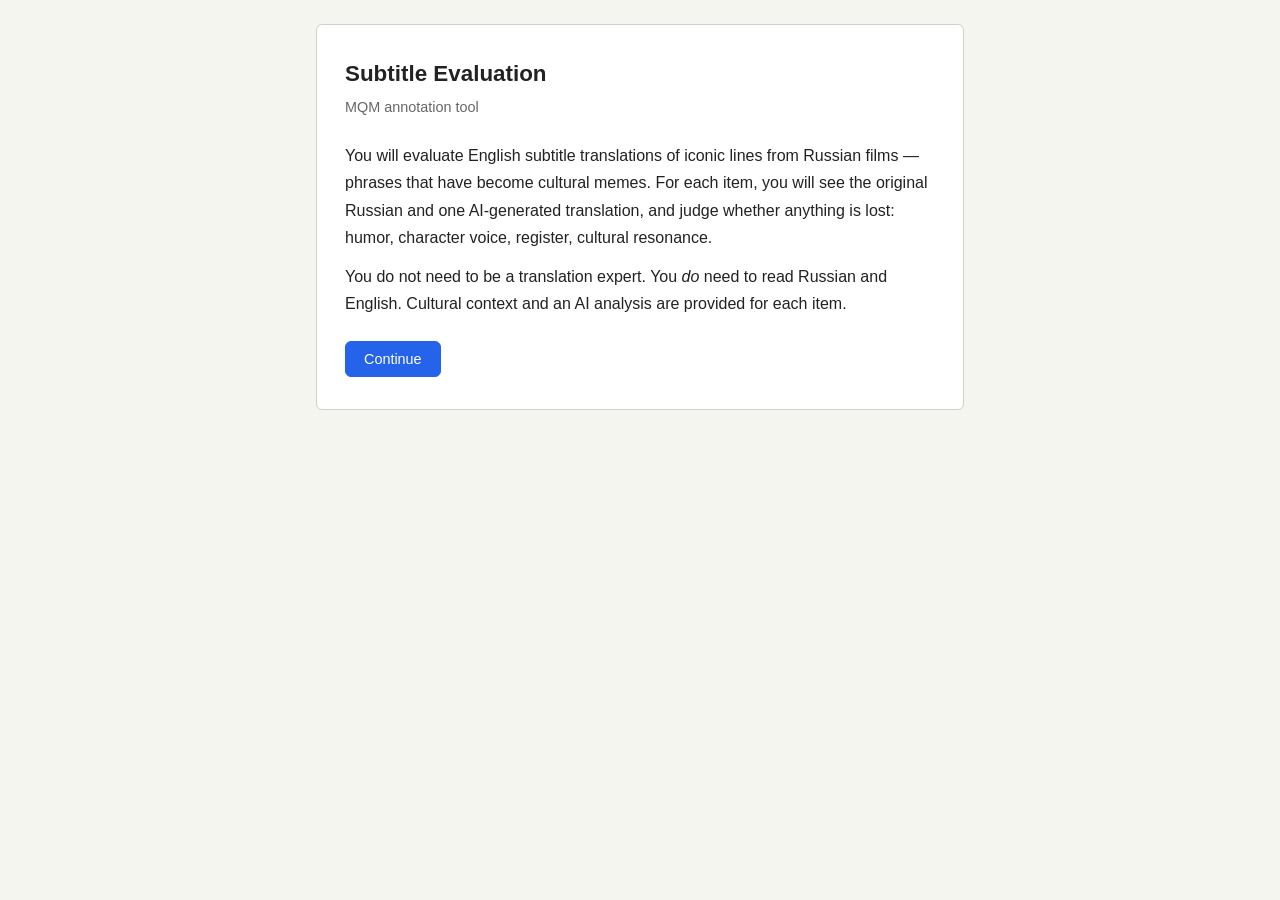
==== commit abcf77b3: "log-in screen" ====
--- a/index.html
+++ b/index.html
@@ -428,9 +428,32 @@
 <body>
 
 <!-- ══════════════════════════════════════════
+     COVER SCREEN
+══════════════════════════════════════════ -->
+<div id="cover-screen" class="screen active">
+  <div class="page">
+    <div class="login-box">
+      <h1>Subtitle Evaluation</h1>
+      <p class="subtitle">MQM annotation tool</p>
+      <p style="margin-top:24px;line-height:1.7;">
+        You will evaluate English subtitle translations of iconic lines from Russian films —
+        phrases that have become cultural memes. For each item, you will see the original Russian
+        and one AI-generated translation, and judge whether anything is lost: humor, character voice,
+        register, cultural resonance.
+      </p>
+      <p style="margin-top:12px;line-height:1.7;">
+        You do not need to be a translation expert. You <em>do</em> need to read Russian and English.
+        Cultural context and an AI analysis are provided for each item.
+      </p>
+      <button class="btn btn-primary" style="margin-top:24px;" id="btn-cover-continue">Continue</button>
+    </div>
+  </div>
+</div>
+
+<!-- ══════════════════════════════════════════
      LOGIN SCREEN
 ══════════════════════════════════════════ -->
-<div id="login-screen" class="screen active">
+<div id="login-screen" class="screen">
   <div class="page">
     <div class="login-box">
       <h1>Subtitle Evaluation</h1>
@@ -1690,6 +1713,10 @@
     document.getElementById('login-new').style.display = 'none';
   }
 
+  document.getElementById('btn-cover-continue').addEventListener('click', () => {
+    showScreen('login-screen');
+  });
+
   document.getElementById('btn-resume').addEventListener('click', () => {
     App.evaluatorId = lastId;
     startOrResume(lastId).catch(err => { showScreen('login-screen'); showLoginError(err.message); });
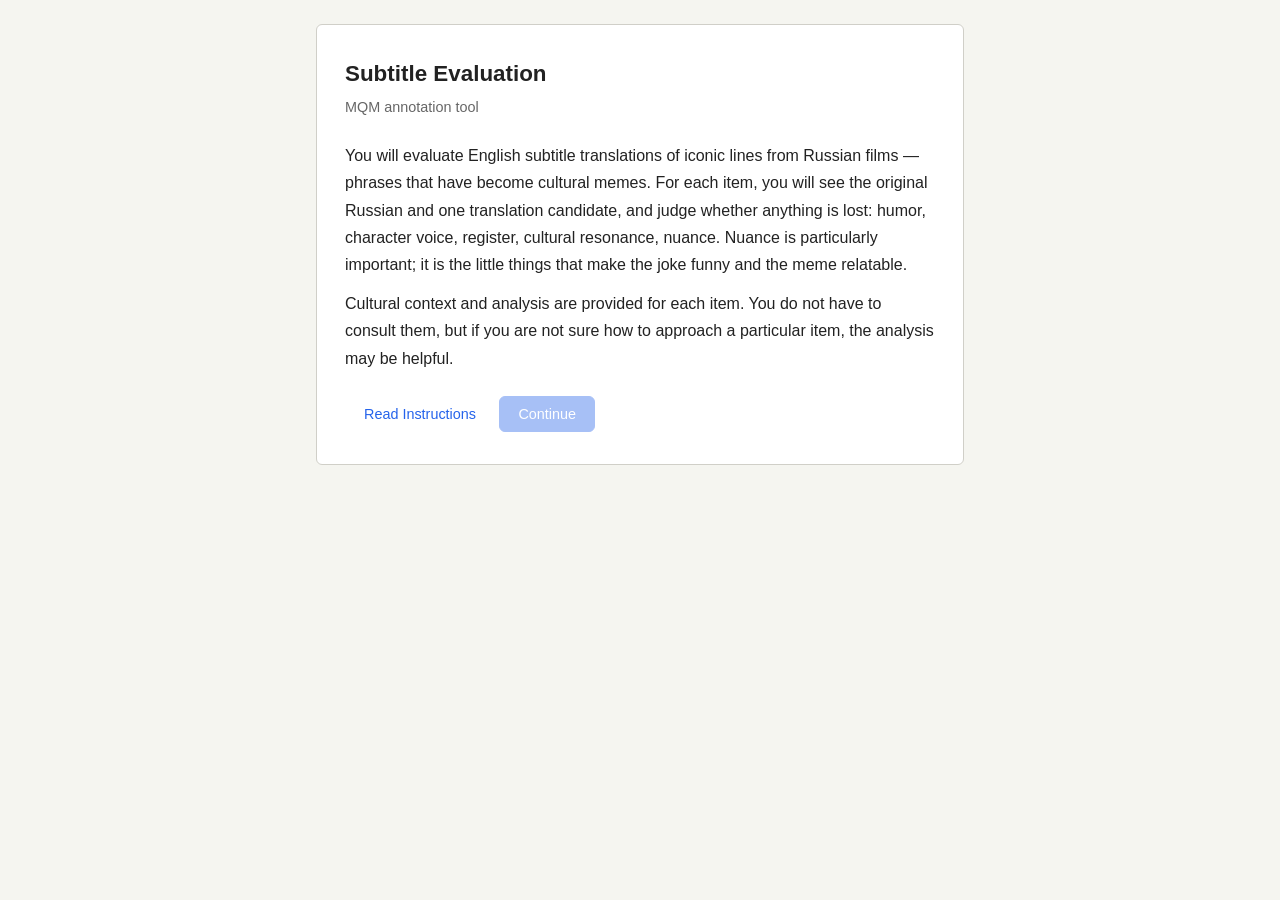
==== commit a6699ce3: "Better instructions" ====
--- a/index.html
+++ b/index.html
@@ -249,6 +249,7 @@
     .btn-ghost:hover { background: #eff6ff; }
 
     .btn-sm { font-size: 0.82rem; padding: 6px 12px; }
+    .btn:disabled { opacity: 0.4; cursor: not-allowed; pointer-events: none; }
 
     .action-row {
       display: flex;
@@ -438,14 +439,14 @@
       <p style="margin-top:24px;line-height:1.7;">
         You will evaluate English subtitle translations of iconic lines from Russian films —
         phrases that have become cultural memes. For each item, you will see the original Russian
-        and one AI-generated translation, and judge whether anything is lost: humor, character voice,
-        register, cultural resonance.
+        and one translation candidate, and judge whether anything is lost: humor, character voice,
+        register, cultural resonance, nuance. Nuance is particularly important; it is the little things that make the joke funny and the meme relatable.
       </p>
       <p style="margin-top:12px;line-height:1.7;">
-        You do not need to be a translation expert. You <em>do</em> need to read Russian and English.
-        Cultural context and an AI analysis are provided for each item.
+        Cultural context and analysis are provided for each item. You do not have to consult them, but if you are not sure how to approach a particular item, the analysis may be helpful. 
       </p>
-      <button class="btn btn-primary" style="margin-top:24px;" id="btn-cover-continue">Continue</button>
+      <button class="btn btn-ghost" style="margin-top:24px;" id="btn-cover-instructions">Read Instructions</button>
+      <button class="btn btn-primary" style="margin-top:12px;" id="btn-cover-continue" disabled>Continue</button>
     </div>
   </div>
 </div>
@@ -1611,9 +1612,13 @@
   function openModal()  { document.getElementById('instructions-modal').classList.add('open'); }
   function closeModal() { document.getElementById('instructions-modal').classList.remove('open'); }
 
+  document.getElementById('btn-cover-instructions').addEventListener('click', openModal);
   document.getElementById('btn-help').addEventListener('click', openModal);
   document.getElementById('btn-modal-close').addEventListener('click', closeModal);
-  document.getElementById('btn-modal-ok').addEventListener('click', closeModal);
+  document.getElementById('btn-modal-ok').addEventListener('click', () => {
+    closeModal();
+    document.getElementById('btn-cover-continue').disabled = false;
+  });
   document.getElementById('instructions-modal').addEventListener('click', e => {
     if (e.target === e.currentTarget) closeModal();
   });
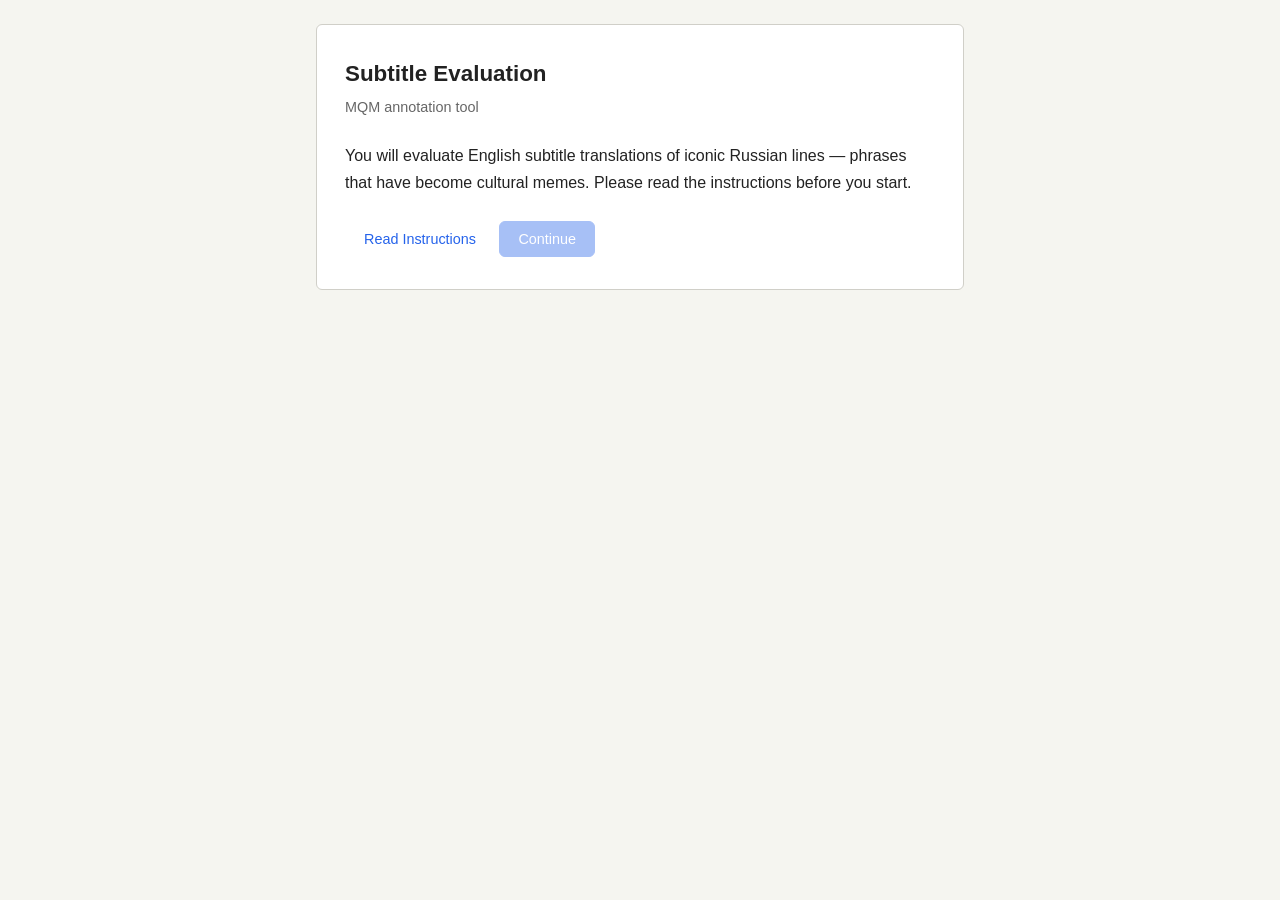
==== commit 7af1580b: "Add automobile film data; update config and UI Co-Authored-By: Claude Sonnet 4.6 <noreply@anthropic." ====
--- a/index.html
+++ b/index.html
@@ -173,7 +173,7 @@
       gap: 5px;
     }
 
-    .reg-opt.active {
+    .reg-opt.active, .btn-choice.active {
       background: var(--accent);
       color: #fff;
       border-color: var(--accent);
@@ -377,6 +377,14 @@
     .modal-box .sev-major { color: var(--danger); font-weight: 700; }
     .modal-box .sev-minor { color: var(--warn);   font-weight: 700; }
 
+    /* ── Onboarding stepper ── */
+    .stepper-dot-row { display: flex; gap: 6px; margin-bottom: 18px; }
+    .stepper-dot { width: 8px; height: 8px; border-radius: 50%; background: var(--border); transition: background 0.2s; }
+    .stepper-dot.active { background: var(--accent); }
+    .stepper-step { display: none; }
+    .stepper-step.active { display: block; }
+    .stepper-nav { display: flex; justify-content: space-between; align-items: center; margin-top: 20px; }
+
 
     /* ── Analysis panel ── */
     .analysis-body {
@@ -437,13 +445,9 @@
       <h1>Subtitle Evaluation</h1>
       <p class="subtitle">MQM annotation tool</p>
       <p style="margin-top:24px;line-height:1.7;">
-        You will evaluate English subtitle translations of iconic lines from Russian films —
-        phrases that have become cultural memes. For each item, you will see the original Russian
-        and one translation candidate, and judge whether anything is lost: humor, character voice,
-        register, cultural resonance, nuance. Nuance is particularly important; it is the little things that make the joke funny and the meme relatable.
-      </p>
-      <p style="margin-top:12px;line-height:1.7;">
-        Cultural context and analysis are provided for each item. You do not have to consult them, but if you are not sure how to approach a particular item, the analysis may be helpful. 
+        You will evaluate <span id="cover-target-lang">English</span> subtitle translations of iconic <span id="cover-source-lang">film</span> lines —
+        phrases that have become cultural memes.
+        Please read the instructions before you start.
       </p>
       <button class="btn btn-ghost" style="margin-top:24px;" id="btn-cover-instructions">Read Instructions</button>
       <button class="btn btn-primary" style="margin-top:12px;" id="btn-cover-continue" disabled>Continue</button>
@@ -459,8 +463,6 @@
     <div class="login-box">
       <h1>Subtitle Evaluation</h1>
       <p class="subtitle">MQM annotation tool</p>
-      <div id="film-info" style="margin-bottom:16px;font-size:0.9rem;display:none;"></div>
-
       <!-- returning user -->
       <div id="login-returning" style="display:none;">
         <p style="font-size:0.9rem;margin-bottom:12px;">Welcome back, <strong id="login-name-display"></strong>.</p>
@@ -493,31 +495,51 @@
           </div>
         </div>
         <div class="form-group">
-          <label>Native speaker of Russian?</label>
-          <div class="btn-group" id="reg-native-rus">
-            <button class="btn btn-secondary btn-sm reg-opt" data-field="native_russian" data-val="yes">Yes</button>
-            <button class="btn btn-secondary btn-sm reg-opt" data-field="native_russian" data-val="no">No</button>
-          </div>
-        </div>
-        <div class="form-group">
-          <label>Native speaker of English?</label>
-          <div class="btn-group" id="reg-native-eng">
-            <button class="btn btn-secondary btn-sm reg-opt" data-field="native_english" data-val="yes">Yes</button>
-            <button class="btn btn-secondary btn-sm reg-opt" data-field="native_english" data-val="no">No</button>
-          </div>
-        </div>
-        <div class="form-group">
           <label>Professional translator or literary expert?</label>
           <div class="btn-group" id="reg-prof">
             <button class="btn btn-secondary btn-sm reg-opt" data-field="professional" data-val="yes">Yes</button>
             <button class="btn btn-secondary btn-sm reg-opt" data-field="professional" data-val="no">No</button>
           </div>
         </div>
-        <div class="form-group" id="reg-seen-films"></div>
-        <button class="btn btn-primary" id="btn-start" style="margin-top:8px;">Start</button>
+        <button class="btn btn-primary" id="btn-next-demographics" style="margin-top:8px;">Next</button>
       </div>
 
       <p class="login-error" id="login-error"></p>
+    </div>
+  </div>
+</div>
+
+<!-- ══════════════════════════════════════════
+     FILM SCREEN
+══════════════════════════════════════════ -->
+<div id="film-screen" class="screen">
+  <div class="page">
+    <div class="login-box">
+      <h1>Subtitle Evaluation</h1>
+      <p class="subtitle">Select your film and languages</p>
+
+      <div class="form-group">
+        <label>Select a film</label>
+        <div id="film-select-buttons" style="display:flex;flex-direction:column;gap:8px;margin-top:6px;"></div>
+      </div>
+
+      <div id="film-lang-details" style="display:none;">
+        <div class="form-group" id="film-target-lang-group" style="display:none;">
+          <!-- target language selection — populated by JS if multiple langs available -->
+        </div>
+        <div class="form-group" id="film-seen-group">
+          <!-- "Have you seen [title]?" — populated by JS -->
+        </div>
+        <div id="film-src-lang-group">
+          <!-- native source-lang compound question — populated by JS -->
+        </div>
+        <div id="film-tgt-proficiency-group">
+          <!-- native target-lang Yes/No per selected lang — populated by JS -->
+        </div>
+      </div>
+
+      <button class="btn btn-primary" id="btn-start" style="margin-top:16px;" disabled>Start</button>
+      <p class="login-error" id="film-error"></p>
     </div>
   </div>
 </div>
@@ -699,6 +721,68 @@
   </div>
 </div>
 
+<!-- ══════════════════════════════════════════
+     ONBOARDING MODAL (3-step)
+══════════════════════════════════════════ -->
+<div id="onboarding-modal" class="modal-overlay" role="dialog" aria-modal="true">
+  <div class="modal-box">
+    <button class="modal-close" id="btn-onboarding-close" aria-label="Close">&times;</button>
+    <div class="stepper-dot-row">
+      <span class="stepper-dot active"></span>
+      <span class="stepper-dot"></span>
+      <span class="stepper-dot"></span>
+    </div>
+
+    <div class="stepper-step active" id="onboarding-step-0">
+      <h2>What you'll see</h2>
+      <p>Each item shows an <strong>original <span class="onb-src-lang">source-language</span> line</strong> and one <strong><span class="onb-tgt-lang">English</span> translation</strong> candidate. Context lines appear below to help orient you. Cultural analysis is available for each item — you don't have to read it, but it can help when the context is unclear.</p>
+      <p style="margin-top:12px;"><strong>Don't read <span class="onb-src-lang">the source language</span>?</strong> That's fine — evaluate the <span class="onb-tgt-lang">English</span> on its own merits: is it funny, fluent, and does it make sense in context?</p>
+    </div>
+
+    <div class="stepper-step" id="onboarding-step-1">
+      <h2>How to mark issues</h2>
+      <p>For each item, mark any issues you notice with a severity and a category. You may mark multiple issues, or none.</p>
+      <ul style="margin-top:10px;">
+        <li><span class="sev-major">MAJOR</span> — something significant is lost: the joke doesn't land, the voice feels wrong, meaning is distorted. Even small things — word choice, punctuation — can cause major loss of effect.</li>
+        <li style="margin-top:8px;"><span class="sev-minor">MINOR</span> — slightly off: less natural or elegant, but the overall effect survives. Example: a joke that lands but feels a bit stiff.</li>
+      </ul>
+      <p style="margin-top:10px;">Category (accuracy, fluency, style, etc.) is for reference only — don't worry if you're unsure which fits.</p>
+    </div>
+
+    <div class="stepper-step" id="onboarding-step-2">
+      <h2>A few tips</h2>
+      <ul style="line-height:1.6;">
+        <li style="margin-bottom:10px;">If you judge the same translation the same way 3 times, remaining instances auto-fill.</li>
+        <li style="margin-bottom:10px;">Progress is saved in your browser — you can close the tab and return later.</li>
+        <li style="margin-bottom:10px;">The whole session should take no more than an hour; don't be scared by a large number of items.</li>
+        <li>Some items may show extra or mismatched lines due to segment boundaries — this is normal. Evaluate the part that best matches the original or just evaluate what you see (if you do not understand the original).</li>
+      </ul>
+    </div>
+
+    <div class="stepper-nav">
+      <button class="btn btn-secondary btn-sm" id="btn-onboarding-back" style="visibility:hidden;">Back</button>
+      <button class="btn btn-primary btn-sm" id="btn-onboarding-next">Next</button>
+    </div>
+  </div>
+</div>
+
+<!-- ══════════════════════════════════════════
+     WALKTHROUGH SCREEN
+══════════════════════════════════════════ -->
+<div id="walkthrough-screen" class="screen">
+  <div class="page">
+    <div class="login-box" style="max-width:600px;">
+      <h1>Practice items</h1>
+      <p id="wt-intro" style="margin-top:10px;line-height:1.7;font-size:0.92rem;"></p>
+      <div id="wt-card" style="margin-top:18px;background:var(--bg);border:1px solid var(--border);border-radius:var(--radius);padding:16px 18px;"></div>
+      <div style="display:flex;justify-content:space-between;align-items:center;margin-top:14px;">
+        <span id="wt-counter" style="font-size:0.83rem;color:var(--muted);"></span>
+        <button class="btn btn-primary" id="btn-wt-next">Next</button>
+      </div>
+    </div>
+  </div>
+</div>
+
 <script>
 // ════════════════════════════════════════════════════════════════════
 //  PRNG — sfc32 seeded from FNV-1a hash of evaluator ID
@@ -1048,6 +1132,7 @@
       const rng = makeRNG(evaluatorId);
 
       for (const [film, filmCfg] of Object.entries(allConfigs)) {
+        if (!filmCfg.models) continue; // skip non-film keys
         for (const [model, modelCfg] of Object.entries(filmCfg.models || {})) {
           setLoading(`Loading ${film} / ${model}…`);
           const data = await fetchJSON(`data/${film}/${model}.json`);
@@ -1603,7 +1688,7 @@
 
 document.addEventListener('DOMContentLoaded', () => {
 
-  // ── Instructions modal ─────────────────────────────────────────
+  // ── Instructions modal (per-item reference) ────────────────────
   fetch('instructions.html?v=' + Date.now())
     .then(r => r.text())
     .then(html => { document.getElementById('instructions-content').innerHTML = html; })
@@ -1612,15 +1697,153 @@
   function openModal()  { document.getElementById('instructions-modal').classList.add('open'); }
   function closeModal() { document.getElementById('instructions-modal').classList.remove('open'); }
 
-  document.getElementById('btn-cover-instructions').addEventListener('click', openModal);
   document.getElementById('btn-help').addEventListener('click', openModal);
   document.getElementById('btn-modal-close').addEventListener('click', closeModal);
-  document.getElementById('btn-modal-ok').addEventListener('click', () => {
-    closeModal();
-    document.getElementById('btn-cover-continue').disabled = false;
-  });
+  document.getElementById('btn-modal-ok').addEventListener('click', closeModal);
   document.getElementById('instructions-modal').addEventListener('click', e => {
     if (e.target === e.currentTarget) closeModal();
+  });
+
+  // ── Onboarding modal (cover-page, 3-step) ──────────────────────
+  const ONBOARDING_STEPS = 3;
+  let onboardingStep = 0;
+  const onboardingDots = document.querySelectorAll('#onboarding-modal .stepper-dot');
+
+  function updateOnboardingStep() {
+    for (let i = 0; i < ONBOARDING_STEPS; i++) {
+      document.getElementById(`onboarding-step-${i}`).classList.toggle('active', i === onboardingStep);
+      onboardingDots[i].classList.toggle('active', i === onboardingStep);
+    }
+    document.getElementById('btn-onboarding-back').style.visibility = onboardingStep > 0 ? 'visible' : 'hidden';
+    document.getElementById('btn-onboarding-next').textContent = onboardingStep === ONBOARDING_STEPS - 1 ? 'Done' : 'Next';
+  }
+
+  function openOnboarding() {
+    onboardingStep = 0;
+    updateOnboardingStep();
+    document.getElementById('onboarding-modal').classList.add('open');
+  }
+  function closeOnboarding() {
+    document.getElementById('onboarding-modal').classList.remove('open');
+  }
+
+  document.getElementById('btn-cover-instructions').addEventListener('click', openOnboarding);
+  document.getElementById('btn-onboarding-close').addEventListener('click', closeOnboarding);
+  document.getElementById('onboarding-modal').addEventListener('click', e => {
+    if (e.target === e.currentTarget) closeOnboarding();
+  });
+  document.getElementById('btn-onboarding-back').addEventListener('click', () => {
+    if (onboardingStep > 0) { onboardingStep--; updateOnboardingStep(); }
+  });
+  document.getElementById('btn-onboarding-next').addEventListener('click', () => {
+    if (onboardingStep < ONBOARDING_STEPS - 1) {
+      onboardingStep++;
+      updateOnboardingStep();
+    } else {
+      closeOnboarding();
+      document.getElementById('btn-cover-continue').disabled = false;
+    }
+  });
+
+  // ── Walkthrough screen (post-registration) ──────────────────────
+  // Version A: native Russian speaker (assess meaning, humor, voice)
+  // Version B: otherwise (assess whether the English makes sense on its own)
+
+  const WT_EXAMPLES = {
+    A: [
+      {
+        ru: '«Свободу Юрию Деточкину!»',
+        en: '"Freedom for Yuri Detochkin! Yura!"',
+        issues: [],
+        note: 'The protest-chant register is fully preserved. "Freedom for\u2026" is idiomatic in English, and "Yura!" is present in the original. Mark this item with <strong>no issues</strong>.'
+      },
+      {
+        ru: '\u2014 \u0423 \u043a\u043e\u0433\u043e \u043d\u043e\u0433\u0430?\n\u2014 \u0423 \u0442\u043e\u0433\u043e, \u0443 \u043a\u043e\u0433\u043e \u043d\u0430\u0434\u043e \u043d\u043e\u0433\u0430.',
+        en: '"Whose leg? \u2014 The leg! The right person\'s leg!"',
+        issues: [{ sev: 'major', cat: 'accuracy' }, { sev: 'minor', cat: 'style' }],
+        note: '\u00ab\u0423 \u0442\u043e\u0433\u043e, \u0443 \u043a\u043e\u0433\u043e \u043d\u0430\u0434\u043e\u00bb means \u201cthe right person (has it)\u201d \u2014 a deliberate deadpan evasion meaning the detective trusts the injured party. The translation takes it literally, making the exchange nonsensical. Mark this as <strong>major accuracy</strong> (meaning lost) and <strong>minor style</strong> (awkward result).'
+      },
+      {
+        ru: '\u00ab\u0422\u0435\u0431\u044f \u043f\u043e\u0441\u043e\u0434\u044e\u0442, \u0430 \u0442\u044b \u043d\u0435 \u0432\u043e\u0440\u0443\u0439!\u00bb',
+        en: '"You\'ll get locked up\u2014so don\'t steal!"',
+        issues: [{ sev: 'major', cat: 'style' }, { sev: 'major', cat: 'accuracy' }],
+        note: 'The Russian is a blunt aphoristic verdict: \u201cyou should not have stolen \u2014 now face the consequences.\u201d The translation turns it into a future warning and scolding imperative, losing both the finality and the comic punch. Mark this as <strong>major style</strong> and <strong>major accuracy</strong>.'
+      }
+    ],
+    B: [
+      {
+        ru: '«Свободу Юрию Деточкину!»',
+        en: '"Freedom for Yuri Detochkin! Yura!"',
+        issues: [],
+        note: 'This line is shouted in a crowded courtroom by someone supporting the defendant. "Freedom for Yuri Detochkin!" lands clearly as a protest-chant \u2014 natural, idiomatic English. Mark this item with <strong>no issues</strong>.'
+      },
+      {
+        ru: '\u2014 \u0423 \u043a\u043e\u0433\u043e \u043d\u043e\u0433\u0430?\n\u2014 \u0423 \u0442\u043e\u0433\u043e, \u0443 \u043a\u043e\u0433\u043e \u043d\u0430\u0434\u043e \u043d\u043e\u0433\u0430.',
+        en: '"Whose leg? \u2014 The leg! The right person\'s leg!"',
+        issues: [{ sev: 'major', cat: 'fluency' }, { sev: 'minor', cat: 'style' }],
+        note: 'This exchange takes place at a crime scene. Even in English, "The leg! The right person\'s leg!" is hard to follow \u2014 it is unclear what the speaker means or what point is being made. A reader cannot make sense of the response. Mark this as <strong>major fluency</strong> (the line doesn\'t communicate) and <strong>minor style</strong> (awkward phrasing).'
+      },
+      {
+        ru: '\u00ab\u0422\u0435\u0431\u044f \u043f\u043e\u0441\u043e\u0434\u044e\u0442, \u0430 \u0442\u044b \u043d\u0435 \u0432\u043e\u0440\u0443\u0439!\u00bb',
+        en: '"You\'ll get locked up\u2014so don\'t steal!"',
+        issues: [{ sev: 'major', cat: 'style' }, { sev: 'major', cat: 'accuracy' }],
+        note: 'Dima has just been caught. His father-in-law responds. "You\'ll get locked up\u2014so don\'t steal!" reads as a warning or advice for the future \u2014 as if Dima were about to steal rather than already caught. The scene calls for a blunt verdict, not a scolding. Mark this as <strong>major style</strong> (wrong register) and <strong>major accuracy</strong> (wrong meaning in context).'
+      }
+    ]
+  };
+
+  let wtIdx = 0;
+  let wtExamples = [];
+
+  function renderWtCard() {
+    const ex = wtExamples[wtIdx];
+    const issueHTML = ex.issues.length === 0
+      ? `<div style="margin-top:10px;font-size:0.85rem;color:var(--muted);">\u2713 No issues to mark.</div>`
+      : '<div style="margin-top:10px;">' +
+        ex.issues.map(i =>
+          `<span class="sev-${i.sev}" style="margin-right:4px;">${i.sev.toUpperCase()}</span>` +
+          `<span style="font-size:0.85rem;color:var(--muted);margin-right:14px;">${i.cat}</span>`
+        ).join('') + '</div>';
+    document.getElementById('wt-card').innerHTML =
+      `<div style="font-size:0.88rem;white-space:pre-line;margin-bottom:6px;">${ex.ru}</div>` +
+      `<div style="font-size:0.88rem;color:var(--muted);margin-bottom:10px;">${ex.en}</div>` +
+      `<div style="font-size:0.85rem;line-height:1.6;">${ex.note}</div>` +
+      issueHTML;
+    document.getElementById('wt-counter').textContent = `Item ${wtIdx + 1} of ${wtExamples.length}`;
+    const btn = document.getElementById('btn-wt-next');
+    btn.textContent = wtIdx === wtExamples.length - 1 ? 'Start evaluation \u2192' : 'Next';
+  }
+
+  function showWalkthrough() {
+    // Determine source-lang proficiency from registration (first source-lang field found)
+    const meta = App.evaluatorMeta || {};
+    const srcField = (App.srcLangFields || ['native_russian'])[0];
+    const proficiency = meta[srcField] || 'no'; // 'yes' | 'some' | 'no'
+    const version = proficiency === 'no' ? 'B' : 'A'; // 'yes' and 'some' both get Version A
+    wtExamples = WT_EXAMPLES[version];
+    wtIdx = 0;
+    const intros = {
+      A: 'Before you start, here are three practice items from <em>Beware of the Car</em> (1966). ' +
+         'Read each explanation, then proceed \u2014 this will help calibrate your judgments.',
+      B: 'Before you start, here are three practice items from <em>Beware of the Car</em> (1966). ' +
+         'Since you don\u2019t read the source language, focus on whether the English is clear, ' +
+         'natural, and appropriate for the scene. Read each explanation, then proceed.'
+    };
+    document.getElementById('wt-intro').innerHTML = intros[version];
+    renderWtCard();
+    showScreen('walkthrough-screen');
+  }
+
+  document.getElementById('btn-wt-next').addEventListener('click', () => {
+    if (wtIdx < wtExamples.length - 1) {
+      wtIdx++;
+      renderWtCard();
+    } else {
+      startOrResume(App.evaluatorId).catch(err => {
+        showScreen('login-screen');
+        showLoginError(err.message);
+      });
+    }
   });
 
   // ── Context toggles ─────────────────────────────────────────────
@@ -1683,9 +1906,90 @@
     App.allConfigs = allConfigs;
     const filmInfoDiv = document.getElementById('film-info');
     const seenFilmsDiv = document.getElementById('reg-seen-films');
+    // Generate native source-language question(s) from unique source_lang values
+    const srcLangs = [...new Set(
+      Object.values(allConfigs).filter(fc => fc.models).map(fc => fc.source_lang).filter(Boolean)
+    )];
+    const srcGroup = document.getElementById('reg-native-src-group');
+    // Fill language names into cover and onboarding text
+    const srcLangDisplay = srcLangs.join('/') || 'source language';
+    const tgtLang = 'English'; // target language is fixed for this study
+    document.getElementById('cover-source-lang').textContent = srcLangDisplay;
+    document.getElementById('cover-target-lang').textContent = tgtLang;
+    document.querySelectorAll('.onb-src-lang').forEach(el => el.textContent = srcLangDisplay);
+    document.querySelectorAll('.onb-tgt-lang').forEach(el => el.textContent = tgtLang);
+
+    // Build compound native-language question for each source language
+    srcGroup.innerHTML = srcLangs.map(lang => {
+      const f = `native_${lang.toLowerCase()}`;
+      return `
+        <div class="form-group">
+          <label>Native speaker of ${esc(lang)}?</label>
+          <div class="btn-group">
+            <button class="btn btn-secondary btn-sm btn-choice" id="${f}-yes-btn">Yes</button>
+            <button class="btn btn-secondary btn-sm btn-choice" id="${f}-no-btn">No</button>
+          </div>
+        </div>
+        <div class="form-group" id="${f}-secondary" style="display:none;">
+          <label>How much ${esc(lang)} do you read?</label>
+          <div class="btn-group">
+            <button class="btn btn-secondary btn-sm btn-choice" id="${f}-noread-yes">I don\u2019t read ${esc(lang)} at all</button>
+            <button class="btn btn-secondary btn-sm btn-choice" id="${f}-noread-no">I read some ${esc(lang)}</button>
+          </div>
+          <p id="${f}-partial-msg" style="display:none;margin-top:8px;font-size:0.88rem;color:var(--accent);">
+            You read some ${esc(lang)} but are not a native speaker \u2014 great!
+          </p>
+        </div>`;
+    }).join('');
+
+    srcLangs.forEach(lang => {
+      const f = `native_${lang.toLowerCase()}`;
+      const yesBtn      = document.getElementById(`${f}-yes-btn`);
+      const noBtn       = document.getElementById(`${f}-no-btn`);
+      const secondary   = document.getElementById(`${f}-secondary`);
+      const noreadYes   = document.getElementById(`${f}-noread-yes`);
+      const noreadNo    = document.getElementById(`${f}-noread-no`);
+      const partialMsg  = document.getElementById(`${f}-partial-msg`);
+
+      function setPrimary(btn) {
+        [yesBtn, noBtn].forEach(b => b.classList.remove('active'));
+        btn.classList.add('active');
+      }
+      function setSecondary(btn) {
+        [noreadYes, noreadNo].forEach(b => b.classList.remove('active'));
+        if (btn) btn.classList.add('active');
+      }
+
+      yesBtn.addEventListener('click', () => {
+        setPrimary(yesBtn);
+        regState[f] = 'yes';
+        secondary.style.display = 'none';
+        setSecondary(null);
+        partialMsg.style.display = 'none';
+      });
+      noBtn.addEventListener('click', () => {
+        setPrimary(noBtn);
+        delete regState[f]; // wait for secondary
+        secondary.style.display = '';
+      });
+      noreadYes.addEventListener('click', () => {
+        setSecondary(noreadYes);
+        regState[f] = 'no';
+        partialMsg.style.display = 'none';
+      });
+      noreadNo.addEventListener('click', () => {
+        setSecondary(noreadNo);
+        regState[f] = 'some';
+        partialMsg.style.display = '';
+      });
+    });
+
+    App.srcLangFields = srcLangs.map(lang => `native_${lang.toLowerCase()}`);
+
     filmInfoDiv.innerHTML = '';
     seenFilmsDiv.innerHTML = '<label>Have you seen these films?</label>';
     for (const [film, fc] of Object.entries(allConfigs)) {
+        if (!fc.models) continue; // skip non-film keys
       filmInfoDiv.innerHTML += `<div style="margin-bottom:4px;"><strong>${esc(fc.title_en)}</strong> &mdash; <span style="color:var(--muted);">${esc(fc.title_ru)}</span>${fc.youtube ? ` &mdash; <a href="${esc(fc.youtube)}" target="_blank" rel="noopener">YouTube</a>` : ''}</div>`;
       seenFilmsDiv.innerHTML += `
         <div style="margin-bottom:6px;font-size:0.9rem;">${esc(fc.title_en)}
@@ -1746,7 +2050,8 @@
   function doStart() {
     const name = document.getElementById('reg-name').value.trim();
     if (!name) { showLoginError('Please enter your name or initials.'); return; }
-    const required = ['age','gender','native_russian','native_english','professional'];
+    const srcFields = App.srcLangFields || ['native_russian'];
+    const required = ['age', 'gender', ...srcFields, 'native_english', 'professional'];
     for (const f of required) {
       if (!regState[f]) { showLoginError('Please answer all questions.'); return; }
     }
@@ -1763,7 +2068,7 @@
     localStorage.setItem(LAST_ID_KEY, id);
     App.evaluatorId = id;
     App.evaluatorMeta = { name, ...regState };
-    startOrResume(id).catch(err => { showScreen('login-screen'); showLoginError(err.message); });
+    showWalkthrough();
   }
 
   document.getElementById('btn-start').addEventListener('click', doStart);
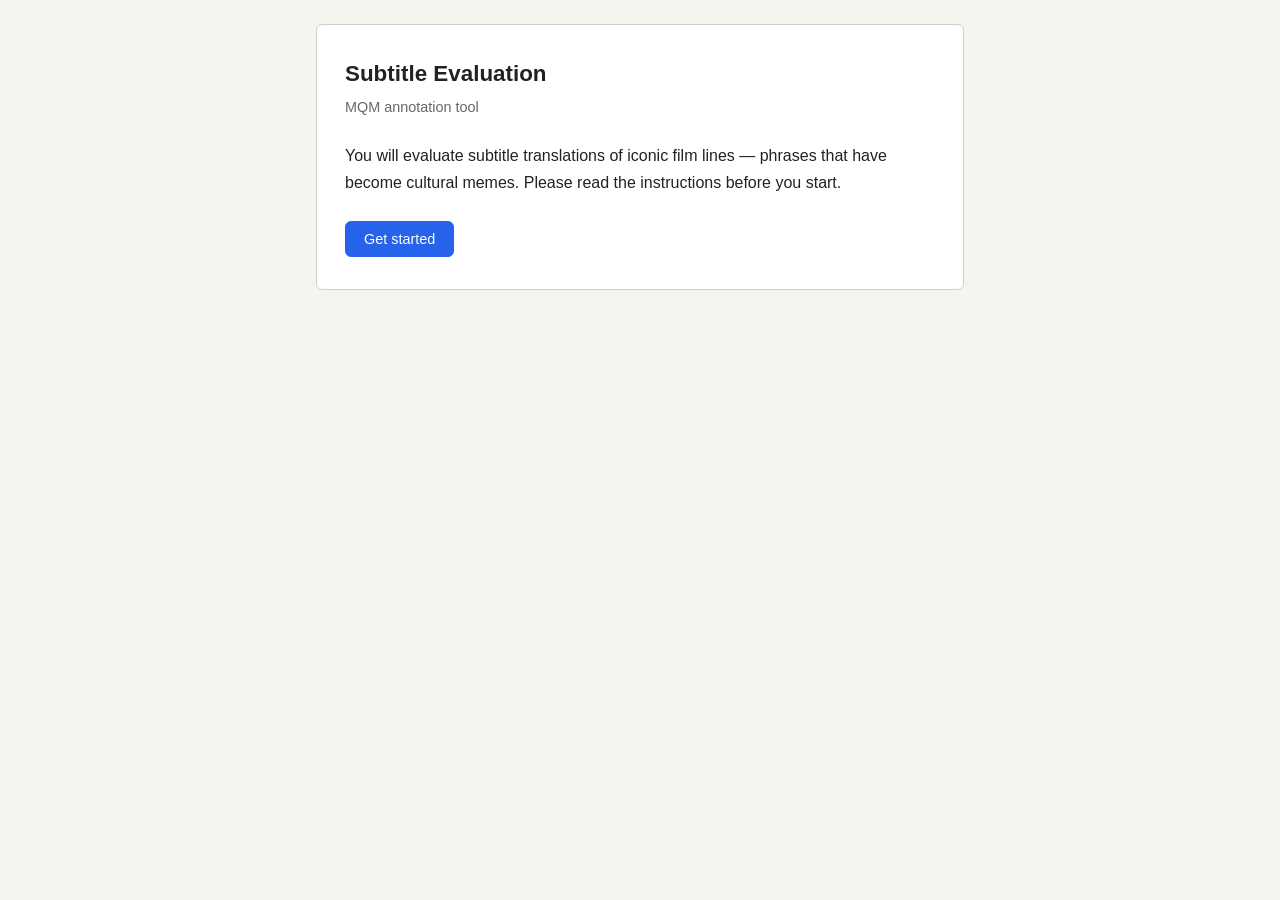
==== commit 61be49d0: "Refactor UI: film+language selection screen, split into app.js/style.css, structured analysis - Spli" ====
--- a/index.html
+++ b/index.html
@@ -4,435 +4,7 @@
   <meta charset="UTF-8">
   <meta name="viewport" content="width=device-width, initial-scale=1.0">
   <title>Subtitle Translation Evaluation</title>
-  <style>
-    *, *::before, *::after { box-sizing: border-box; margin: 0; padding: 0; }
-
-    :root {
-      --bg:       #f5f5f0;
-      --surface:  #ffffff;
-      --border:   #d0cfc8;
-      --text:     #222;
-      --muted:    #666;
-      --accent:   #2563eb;
-      --accent-h: #1d4ed8;
-      --danger:   #dc2626;
-      --success:  #16a34a;
-      --warn:     #ca8a04;
-      --radius:   6px;
-    }
-
-    body {
-      font-family: -apple-system, BlinkMacSystemFont, "Segoe UI", Roboto, sans-serif;
-      font-size: 16px;
-      line-height: 1.5;
-      color: var(--text);
-      background: var(--bg);
-      min-height: 100vh;
-    }
-
-    .screen { display: none; }
-    .screen.active { display: block; }
-
-    /* ── Layout ── */
-    .page {
-      max-width: 680px;
-      margin: 0 auto;
-      padding: 24px 16px 80px;
-    }
-
-    h1 { font-size: 1.4rem; font-weight: 700; margin-bottom: 4px; }
-    h2 { font-size: 1.1rem; font-weight: 600; margin-bottom: 12px; }
-
-    .subtitle { color: var(--muted); font-size: 0.9rem; margin-bottom: 24px; }
-
-    /* ── Cards ── */
-    .card {
-      background: var(--surface);
-      border: 1px solid var(--border);
-      border-radius: var(--radius);
-      padding: 16px;
-      margin-bottom: 12px;
-    }
-
-    .card-label {
-      font-size: 0.72rem;
-      font-weight: 700;
-      letter-spacing: .08em;
-      text-transform: uppercase;
-      color: var(--muted);
-      margin-bottom: 6px;
-    }
-
-    /* ── Progress header ── */
-    #progress-header {
-      position: sticky;
-      top: 0;
-      background: var(--surface);
-      border-bottom: 1px solid var(--border);
-      padding: 10px 16px;
-      z-index: 10;
-    }
-
-    .progress-row {
-      display: flex;
-      align-items: center;
-      gap: 10px;
-      max-width: 680px;
-      margin: 0 auto;
-    }
-
-    #progress-slider {
-      flex: 1;
-      accent-color: var(--accent);
-      cursor: pointer;
-      height: 4px;
-    }
-
-    .progress-label {
-      font-size: 0.8rem;
-      color: var(--muted);
-      white-space: nowrap;
-    }
-
-    /* ── Text blocks ── */
-    .text-block {
-      font-size: 0.95rem;
-      white-space: pre-wrap;
-      line-height: 1.65;
-    }
-
-    .meta-row {
-      display: flex;
-      gap: 16px;
-      flex-wrap: wrap;
-      font-size: 0.88rem;
-      color: var(--muted);
-      margin-bottom: 12px;
-    }
-
-    .meta-row strong { color: var(--text); }
-
-    /* ── Issues list ── */
-    .issue-list { list-style: none; }
-
-    .issue-item {
-      display: flex;
-      align-items: flex-start;
-      gap: 8px;
-      padding: 7px 0;
-      border-bottom: 1px solid var(--bg);
-      font-size: 0.9rem;
-    }
-
-    .issue-item:last-child { border-bottom: none; }
-
-    .badge {
-      display: inline-block;
-      font-size: 0.72rem;
-      font-weight: 700;
-      padding: 2px 7px;
-      border-radius: 99px;
-      text-transform: uppercase;
-      white-space: nowrap;
-    }
-
-    .badge-major { background: #fee2e2; color: var(--danger); }
-    .badge-minor { background: #fef9c3; color: var(--warn); }
-
-    .issue-desc { flex: 1; color: var(--muted); font-style: italic; }
-    .issue-desc strong { color: var(--text); font-style: normal; }
-
-    .btn-remove {
-      background: none;
-      border: none;
-      cursor: pointer;
-      color: var(--muted);
-      font-size: 1rem;
-      padding: 0 2px;
-      line-height: 1;
-    }
-    .btn-remove:hover { color: var(--danger); }
-
-    .no-issues-note {
-      color: var(--muted);
-      font-size: 0.88rem;
-      font-style: italic;
-    }
-
-    /* ── Add-issue form ── */
-    .add-issue-form {
-      display: flex;
-      flex-direction: column;
-      gap: 8px;
-      margin-top: 12px;
-    }
-
-    .btn-group {
-      display: flex;
-      flex-wrap: wrap;
-      gap: 5px;
-    }
-
-    .reg-opt.active, .btn-choice.active {
-      background: var(--accent);
-      color: #fff;
-      border-color: var(--accent);
-    }
-
-    .btn-toggle {
-      background: var(--surface);
-      border: 1px solid var(--border);
-      color: var(--muted);
-      font-size: 0.82rem;
-      font-family: inherit;
-      padding: 6px 12px;
-      border-radius: var(--radius);
-      cursor: pointer;
-    }
-    .btn-toggle:hover { background: var(--bg); color: var(--text); }
-    .btn-toggle kbd {
-      font-size: 0.68rem;
-      font-family: monospace;
-      color: var(--muted);
-      background: var(--bg);
-      border: 1px solid var(--border);
-      border-radius: 3px;
-      padding: 0 3px;
-      margin-left: 3px;
-    }
-    .btn-toggle.active-major { background: #fee2e2; border-color: var(--danger); color: var(--danger); font-weight: 700; }
-    .btn-toggle.active-minor { background: #fef9c3; border-color: var(--warn);   color: var(--warn);   font-weight: 700; }
-    .btn-toggle.active-cat   { background: #eff6ff; border-color: var(--accent); color: var(--accent); font-weight: 600; }
-
-    .just-row {
-      display: flex;
-      gap: 8px;
-      align-items: center;
-    }
-
-    input[type="text"] {
-      flex: 1;
-      min-width: 160px;
-      font-size: 16px;
-      font-family: inherit;
-      padding: 8px 10px;
-      border: 1px solid var(--border);
-      border-radius: var(--radius);
-      background: var(--surface);
-      color: var(--text);
-    }
-
-    /* ── Buttons ── */
-    .btn {
-      display: inline-block;
-      font-size: 0.9rem;
-      font-family: inherit;
-      font-weight: 500;
-      padding: 9px 18px;
-      border-radius: var(--radius);
-      border: 1px solid transparent;
-      cursor: pointer;
-      transition: background 0.15s, border-color 0.15s;
-      white-space: nowrap;
-    }
-
-    .btn-primary   { background: var(--accent);  color: #fff; border-color: var(--accent); }
-    .btn-primary:hover { background: var(--accent-h); border-color: var(--accent-h); }
-
-    .btn-secondary { background: var(--surface); color: var(--text); border-color: var(--border); }
-    .btn-secondary:hover { background: var(--bg); }
-
-    .btn-danger    { background: var(--danger);  color: #fff; border-color: var(--danger); }
-    .btn-danger:hover { opacity: 0.88; }
-
-    .btn-ghost     { background: none; color: var(--accent); border-color: transparent; }
-    .btn-ghost:hover { background: #eff6ff; }
-
-    .btn-sm { font-size: 0.82rem; padding: 6px 12px; }
-    .btn:disabled { opacity: 0.4; cursor: not-allowed; pointer-events: none; }
-
-    .action-row {
-      display: flex;
-      flex-wrap: wrap;
-      gap: 8px;
-      margin-top: 16px;
-      align-items: center;
-    }
-
-    .action-row .spacer { flex: 1; }
-
-    /* ── Login ── */
-    #login-screen .page { max-width: 400px; padding-top: 80px; }
-
-    .login-box {
-      background: var(--surface);
-      border: 1px solid var(--border);
-      border-radius: var(--radius);
-      padding: 32px 28px;
-    }
-
-    .login-box h1 { margin-bottom: 6px; }
-    .login-box .subtitle { margin-bottom: 20px; }
-
-    .form-group { margin-bottom: 16px; }
-    .form-group label { display: block; font-size: 0.88rem; font-weight: 600; margin-bottom: 5px; }
-    .form-group input {
-      width: 100%;
-      padding: 10px 12px;
-      border: 1px solid var(--border);
-      border-radius: var(--radius);
-      font-size: 16px;
-      font-family: inherit;
-    }
-    .form-group input:focus { outline: 2px solid var(--accent); border-color: var(--accent); }
-
-    #btn-start { width: 100%; padding: 12px; font-size: 1rem; }
-
-    .login-error { color: var(--danger); font-size: 0.88rem; margin-top: 10px; display: none; }
-
-    /* ── Loading ── */
-    #loading-screen .page { padding-top: 80px; text-align: center; }
-
-    .spinner {
-      display: inline-block;
-      width: 36px; height: 36px;
-      border: 3px solid var(--border);
-      border-top-color: var(--accent);
-      border-radius: 50%;
-      animation: spin 0.8s linear infinite;
-      margin-bottom: 16px;
-    }
-
-    @keyframes spin { to { transform: rotate(360deg); } }
-
-    /* ── Inconsistency review ── */
-    .incon-meta { font-size: 0.82rem; color: var(--muted); margin-bottom: 10px; }
-    .incon-kind { font-weight: 600; color: var(--warn); }
-
-    .judgment-box {
-      background: var(--bg);
-      border-radius: var(--radius);
-      padding: 10px 14px;
-      margin-bottom: 8px;
-      font-size: 0.9rem;
-    }
-
-    .judgment-box .j-score {
-      font-size: 0.78rem;
-      color: var(--muted);
-      float: right;
-    }
-
-    /* ── Complete ── */
-    #complete-screen .page { text-align: center; }
-
-    .complete-icon {
-      font-size: 3rem;
-      margin-bottom: 12px;
-    }
-
-    .code-block {
-      background: #1e1e2e;
-      color: #cdd6f4;
-      border-radius: var(--radius);
-      padding: 14px 18px;
-      font-family: "Fira Mono", "Cascadia Code", monospace;
-      font-size: 0.82rem;
-      text-align: left;
-      margin: 16px 0;
-      overflow-x: auto;
-    }
-
-    /* ── Instructions modal ── */
-    .modal-overlay {
-      display: none;
-      position: fixed;
-      inset: 0;
-      background: rgba(0,0,0,0.45);
-      z-index: 100;
-      overflow-y: auto;
-      padding: 32px 16px;
-    }
-    .modal-overlay.open { display: block; }
-    .modal-box {
-      background: var(--surface);
-      border-radius: var(--radius);
-      max-width: 620px;
-      margin: 0 auto;
-      padding: 28px 28px 24px;
-      position: relative;
-    }
-    .modal-close {
-      position: absolute;
-      top: 12px; right: 14px;
-      background: none; border: none;
-      font-size: 1.3rem; cursor: pointer;
-      color: var(--muted);
-      line-height: 1;
-    }
-    .modal-close:hover { color: var(--text); }
-    .modal-box h2 { margin-bottom: 14px; }
-    .modal-box p, .modal-box li { font-size: 0.92rem; line-height: 1.6; }
-    .modal-box ul { padding-left: 18px; margin: 8px 0 12px; }
-    .modal-box .sev-major { color: var(--danger); font-weight: 700; }
-    .modal-box .sev-minor { color: var(--warn);   font-weight: 700; }
-
-    /* ── Onboarding stepper ── */
-    .stepper-dot-row { display: flex; gap: 6px; margin-bottom: 18px; }
-    .stepper-dot { width: 8px; height: 8px; border-radius: 50%; background: var(--border); transition: background 0.2s; }
-    .stepper-dot.active { background: var(--accent); }
-    .stepper-step { display: none; }
-    .stepper-step.active { display: block; }
-    .stepper-nav { display: flex; justify-content: space-between; align-items: center; margin-top: 20px; }
-
-
-    /* ── Analysis panel ── */
-    .analysis-body {
-      display: none;
-      margin-bottom: 10px;
-      font-size: 0.88rem;
-      line-height: 1.6;
-      color: var(--text);
-      border-left: 3px solid var(--border);
-      padding-left: 12px;
-    }
-    .analysis-body.open { display: block; }
-
-    /* ── Context panel ── */
-    .context-body {
-      display: none;
-      margin-top: 10px;
-    }
-    .context-body.open { display: block; }
-    .context-segments { list-style: none; font-size: 0.85rem; line-height: 1.5; }
-    .context-seg {
-      display: flex;
-      gap: 8px;
-      padding: 3px 6px;
-      border-radius: 3px;
-      color: var(--muted);
-    }
-    .context-seg.current {
-      background: #eff6ff;
-      color: var(--text);
-      font-weight: 500;
-    }
-    .context-seg-num {
-      flex-shrink: 0;
-      font-size: 0.75rem;
-      color: var(--muted);
-      min-width: 2.5em;
-      text-align: right;
-      padding-top: 1px;
-    }
-    .context-seg.current .context-seg-num { color: var(--accent); }
-    .analysis-note {
-      font-size: 0.78rem;
-      color: var(--muted);
-      font-style: italic;
-      margin-bottom: 6px;
-    }
-  </style>
+  <link rel="stylesheet" href="style.css">
 </head>
 <body>
 
@@ -445,12 +17,11 @@
       <h1>Subtitle Evaluation</h1>
       <p class="subtitle">MQM annotation tool</p>
       <p style="margin-top:24px;line-height:1.7;">
-        You will evaluate <span id="cover-target-lang">English</span> subtitle translations of iconic <span id="cover-source-lang">film</span> lines —
+        You will evaluate subtitle translations of iconic film lines —
         phrases that have become cultural memes.
         Please read the instructions before you start.
       </p>
-      <button class="btn btn-ghost" style="margin-top:24px;" id="btn-cover-instructions">Read Instructions</button>
-      <button class="btn btn-primary" style="margin-top:12px;" id="btn-cover-continue" disabled>Continue</button>
+      <button class="btn btn-primary" style="margin-top:24px;" id="btn-cover-continue">Get started</button>
     </div>
   </div>
 </div>
@@ -501,7 +72,10 @@
             <button class="btn btn-secondary btn-sm reg-opt" data-field="professional" data-val="no">No</button>
           </div>
         </div>
-        <button class="btn btn-primary" id="btn-next-demographics" style="margin-top:8px;">Next</button>
+        <div id="reg-native-src-group"></div>
+        <div id="reg-native-tgt-group"></div>
+        <div id="reg-seen-films" class="form-group"></div>
+        <button class="btn btn-primary" id="btn-next-demographics" style="margin-top:8px;">Start</button>
       </div>
 
       <p class="login-error" id="login-error"></p>
@@ -514,32 +88,21 @@
 ══════════════════════════════════════════ -->
 <div id="film-screen" class="screen">
   <div class="page">
-    <div class="login-box">
+    <div class="login-box" style="max-width:520px;">
       <h1>Subtitle Evaluation</h1>
-      <p class="subtitle">Select your film and languages</p>
+      <p class="subtitle">Choose what to evaluate</p>
 
       <div class="form-group">
-        <label>Select a film</label>
-        <div id="film-select-buttons" style="display:flex;flex-direction:column;gap:8px;margin-top:6px;"></div>
-      </div>
-
-      <div id="film-lang-details" style="display:none;">
-        <div class="form-group" id="film-target-lang-group" style="display:none;">
-          <!-- target language selection — populated by JS if multiple langs available -->
-        </div>
-        <div class="form-group" id="film-seen-group">
-          <!-- "Have you seen [title]?" — populated by JS -->
-        </div>
-        <div id="film-src-lang-group">
-          <!-- native source-lang compound question — populated by JS -->
-        </div>
-        <div id="film-tgt-proficiency-group">
-          <!-- native target-lang Yes/No per selected lang — populated by JS -->
-        </div>
-      </div>
-
-      <button class="btn btn-primary" id="btn-start" style="margin-top:16px;" disabled>Start</button>
-      <p class="login-error" id="film-error"></p>
+        <label>Language pair</label>
+        <div id="lang-pair-buttons" class="btn-group" style="margin-top:6px;"></div>
+      </div>
+
+      <div id="film-list-group" class="form-group" style="display:none;">
+        <label id="film-list-label">Films</label>
+        <div id="film-list-buttons" style="display:flex;flex-direction:column;gap:8px;margin-top:6px;"></div>
+      </div>
+
+      <button class="btn btn-primary" id="btn-film-continue" style="margin-top:16px;" disabled>Continue</button>
     </div>
   </div>
 </div>
@@ -580,7 +143,7 @@
 
     <!-- Original -->
     <div class="card">
-      <div class="card-label">Original (Russian)</div>
+      <div class="card-label" id="original-lang-label">Original (Russian)</div>
       <div class="text-block" id="original-text"></div>
       <button class="btn btn-ghost btn-sm" id="btn-show-context" style="margin-top:10px; padding:3px 8px; font-size:0.78rem;">Show context</button>
       <div class="context-body" id="context-body">
@@ -783,1397 +346,6 @@
   </div>
 </div>
 
-<script>
-// ════════════════════════════════════════════════════════════════════
-//  PRNG — sfc32 seeded from FNV-1a hash of evaluator ID
-// ════════════════════════════════════════════════════════════════════
-
-function fnv1a32(str) {
-  let h = 0x811c9dc5 >>> 0;
-  for (let i = 0; i < str.length; i++) {
-    h ^= str.charCodeAt(i);
-    h = Math.imul(h, 0x01000193) >>> 0;
-  }
-  return h;
-}
-
-function makeSFC32(seed) {
-  let a = seed >>> 0, b = (seed ^ 0xdeadbeef) >>> 0,
-      c = (seed ^ 0x12345678) >>> 0, d = 1 >>> 0;
-  return function rng() {
-    let t = (a + b + d++) >>> 0;
-    a = b ^ (b >>> 9);
-    b = (c + (c << 3)) >>> 0;
-    c = ((c << 21) | (c >>> 11)) >>> 0;
-    c = (c + t) >>> 0;
-    return t / 4294967296;
-  };
-}
-
-function makeRNG(evaluatorId) {
-  return makeSFC32(fnv1a32(evaluatorId));
-}
-
-function shuffle(arr, rng) {
-  for (let i = arr.length - 1; i > 0; i--) {
-    const j = Math.floor(rng() * (i + 1));
-    [arr[i], arr[j]] = [arr[j], arr[i]];
-  }
-  return arr;
-}
-
-function sample(arr, k, rng) {
-  const copy = arr.slice();
-  shuffle(copy, rng);
-  return copy.slice(0, k);
-}
-
-function randInt(lo, hi, rng) {
-  return lo + Math.floor(rng() * (hi - lo + 1));
-}
-
-
-// ════════════════════════════════════════════════════════════════════
-//  MQM SCORING
-// ════════════════════════════════════════════════════════════════════
-
-const SEVERITY_WEIGHTS = { major: 5, minor: 1 };
-
-function scoreIssues(issues) {
-  const pts = issues.reduce((s, iss) => {
-    if (iss.category === 'no-issue') return s;
-    return s + (SEVERITY_WEIGHTS[iss.severity] || 0);
-  }, 0);
-  return pts / SEVERITY_WEIGHTS.major;
-}
-
-
-// ════════════════════════════════════════════════════════════════════
-//  SESSION BUILDING
-// ════════════════════════════════════════════════════════════════════
-
-function sampleRuns(methodRuns, maxRuns, rng) {
-  const result = {};
-  const methods = Object.keys(methodRuns).sort();
-  for (const method of methods) {
-    let runs = [...methodRuns[method]].sort((a, b) =>
-      a.length - b.length || a.localeCompare(b));
-    if (runs.length > maxRuns) {
-      runs = sample(runs, maxRuns, rng)
-        .sort((a, b) => a.length - b.length || a.localeCompare(b));
-    }
-    result[method] = runs;
-  }
-  return result;
-}
-
-function baseRecordsForFilm(film, transModel, data, methodFilter, maxRuns, rng) {
-  const items = data.items;
-  const methodRuns = {};
-
-  for (const item of items) {
-    const eng = (item.translations || {}).eng || {};
-    for (const [method, runs] of Object.entries(eng)) {
-      if (methodFilter && !methodFilter.has(method)) continue;
-      if (!methodRuns[method]) methodRuns[method] = new Set();
-      for (const run of Object.keys(runs)) methodRuns[method].add(run);
-    }
-  }
-
-  const sampled = sampleRuns(methodRuns, maxRuns, rng);
-  const records = [];
-
-  for (const [method, runs] of Object.entries(sampled)) {
-    for (const run of runs) {
-      const missing = items.filter(item => {
-        const eng = (item.translations || {}).eng || {};
-        return !(eng[method] && eng[method][run] !== undefined);
-      });
-      if (missing.length > 0) {
-        console.warn(`Missing items for ${film}/${transModel}/${method}/run${run}:`,
-          missing.map(i => i.id));
-        continue;
-      }
-      for (const item of items) {
-        records.push({ film, transModel, itemId: item.id, method, run });
-      }
-    }
-  }
-  return records;
-}
-
-function buildSessionTasks(filmsModelsData, methodFilter, maxRuns, repeatFraction, rng) {
-  const base = [];
-  for (const { film, transModel, data } of filmsModelsData) {
-    base.push(...baseRecordsForFilm(film, transModel, data, methodFilter, maxRuns, rng));
-  }
-
-  shuffle(base, rng);
-
-  const tasks = base.map(r => ({
-    film: r.film, trans_model: r.transModel,
-    item_id: r.itemId, method: r.method, run: r.run,
-    is_repeat: false,
-  }));
-
-  const nRepeats = base.length > 0 && repeatFraction > 0
-    ? Math.max(1, Math.round(base.length * repeatFraction))
-    : 0;
-  const repeatSrcs = sample([...Array(base.length).keys()],
-    Math.min(nRepeats, base.length), rng);
-
-  const repeats = repeatSrcs.map(i => ({
-    film: base[i].film, trans_model: base[i].transModel,
-    item_id: base[i].itemId, method: base[i].method, run: base[i].run,
-    is_repeat: true,
-  }));
-
-  shuffle(repeats, rng);
-
-  const half = Math.floor(tasks.length / 2);
-  for (const rt of repeats) {
-    const pos = randInt(half, tasks.length, rng);
-    tasks.splice(pos, 0, rt);
-  }
-
-  return tasks;
-}
-
-
-// ════════════════════════════════════════════════════════════════════
-//  INCONSISTENCY DETECTION
-// ════════════════════════════════════════════════════════════════════
-
-function getTranslationText(task, itemsByFilm) {
-  const item = (itemsByFilm[task.film] || {})[task.trans_model] || {};
-  const it   = item[task.item_id] || {};
-  return ((it.translations || {}).eng || {})[task.method]?.[task.run] ?? '';
-}
-
-function findInconsistencies(session, itemsByFilm) {
-  const tasks     = session.tasks;
-  const judgments = session.judgments;
-  const result    = [];
-
-  // Group judged tasks by exact translation text
-  const byText = {};
-  tasks.forEach((t, i) => {
-    if (!judgments[String(i)]) return;
-    const text = getTranslationText(t, itemsByFilm);
-    if (!text) return;
-    const key = `${t.film}\x00${text}`;
-    (byText[key] = byText[key] || []).push(i);
-  });
-
-  for (const [key, indices] of Object.entries(byText)) {
-    const text = key.split('\x00').slice(1).join('\x00');
-    if (indices.length < 2) continue;
-    const scores = indices.map(i => scoreIssues(judgments[String(i)].issues));
-    if (scores.every(s => s === scores[0])) continue;
-    const t = tasks[indices[0]];
-    result.push({
-      film: t.film, trans_model: t.trans_model, item_id: t.item_id,
-      translation_text: text,
-      task_indices: indices,
-    });
-  }
-
-  return result;
-}
-
-
-// ════════════════════════════════════════════════════════════════════
-//  APP STATE
-// ════════════════════════════════════════════════════════════════════
-
-const App = {
-  evaluatorId:   null,
-  session:       null,
-  itemsByFilm:   null,
-  subsByFilm:      {},  // film -> {segNum: text, ...}
-  transSubsByFilm: {},  // film -> transModel -> method -> {segNum: text, ...}
-  navSequence:   [],    // [{taskIdx, task}] all non-skipped tasks in session order
-  totalTasks:    0,
-  sliderPos:     1,     // 1-indexed current position in navSequence
-  lastSaved:     null,
-  currentIssues: [],
-  viewedAnalysis: false,
-  incons:        [],
-  inconPos:      0,
-  reEvalIssues:  [],
-};
-
-function storageKey(id) {
-  return `subtitle-eval-${id}`;
-}
-
-function saveSession() {
-  localStorage.setItem(storageKey(App.evaluatorId),
-    JSON.stringify(App.session));
-}
-
-function buildNavSequence() {
-  const { tasks, skipped } = App.session;
-  const skippedSet = new Set(skipped);
-  App.navSequence = tasks
-    .map((task, i) => ({ taskIdx: i, task }))
-    .filter(({ taskIdx }) => !skippedSet.has(taskIdx));
-  App.totalTasks = App.navSequence.length;
-  App.sliderPos  = Math.min(getFrontier(), App.totalTasks);
-}
-
-function getFrontier() {
-  const judgments = App.session.judgments;
-  const idx = App.navSequence.findIndex(({ taskIdx }) => !judgments[String(taskIdx)]);
-  return idx === -1 ? App.navSequence.length + 1 : idx + 1;
-}
-
-
-// ════════════════════════════════════════════════════════════════════
-//  SCREEN MANAGEMENT
-// ════════════════════════════════════════════════════════════════════
-
-function showScreen(id) {
-  document.querySelectorAll('.screen').forEach(el => el.classList.remove('active'));
-  document.getElementById(id).classList.add('active');
-}
-
-function setLoading(msg) {
-  document.getElementById('loading-msg').textContent = msg;
-}
-
-
-// ════════════════════════════════════════════════════════════════════
-//  DATA LOADING
-// ════════════════════════════════════════════════════════════════════
-
-async function fetchJSON(url) {
-  const r = await fetch(url);
-  if (!r.ok) throw new Error(`HTTP ${r.status}: ${url}`);
-  return r.json();
-}
-
-function buildItemsByFilm(filmsModelsData) {
-  const byFilm = {};
-  for (const { film, transModel, data } of filmsModelsData) {
-    if (!byFilm[film]) byFilm[film] = {};
-    if (!byFilm[film][transModel]) byFilm[film][transModel] = {};
-    for (const item of data.items) {
-      byFilm[film][transModel][item.id] = item;
-    }
-  }
-  return byFilm;
-}
-
-async function loadSubsForFilms(films) {
-  for (const film of films) {
-    if (App.subsByFilm[film]) continue;
-    try {
-      const subs = await fetchJSON(`data/${film}/subs.json`);
-      App.subsByFilm[film] = subs;
-    } catch (_) {
-      // subs.json is optional; context feature simply won't show for this film
-    }
-  }
-}
-
-async function loadTransSubsForSession(tasks) {
-  // Collect unique (film, transModel, method) combos from all tasks
-  const seen = new Set();
-  for (const t of tasks) {
-    seen.add(`${t.film}\x00${t.trans_model}\x00${t.method}`);
-  }
-  for (const key of seen) {
-    const [film, transModel, method] = key.split('\x00');
-    if ((App.transSubsByFilm[film] || {})[transModel]?.[method]) continue;
-    try {
-      const subs = await fetchJSON(`data/${film}/${transModel}-${method}-subs.json`);
-      if (!App.transSubsByFilm[film]) App.transSubsByFilm[film] = {};
-      if (!App.transSubsByFilm[film][transModel]) App.transSubsByFilm[film][transModel] = {};
-      App.transSubsByFilm[film][transModel][method] = subs;
-    } catch (_) {
-      // optional; context button will be hidden for this method
-    }
-  }
-}
-
-async function loadFilmDataForSession(session) {
-  const pairs = new Map();
-  for (const t of session.tasks) {
-    const key = `${t.film}/${t.trans_model}`;
-    if (!pairs.has(key)) pairs.set(key, { film: t.film, transModel: t.trans_model });
-  }
-  const filmsModelsData = [];
-  for (const { film, transModel } of pairs.values()) {
-    setLoading(`Loading ${film} / ${transModel}…`);
-    const data = await fetchJSON(`data/${film}/${transModel}.json`);
-    filmsModelsData.push({ film, transModel, data });
-  }
-  return filmsModelsData;
-}
-
-async function startOrResume(evaluatorId) {
-  showScreen('loading-screen');
-  try {
-    const newKey = storageKey(evaluatorId);
-    let stored = localStorage.getItem(newKey);
-
-    const allConfigs = await fetchJSON(`data/configs.json`);
-    App.allConfigs = allConfigs;
-
-    if (stored) {
-      App.session = JSON.parse(stored);
-      const filmsModelsData = await loadFilmDataForSession(App.session);
-      App.itemsByFilm = buildItemsByFilm(filmsModelsData);
-    } else {
-      // Fresh session: load all films/models from configs
-      const filmsModelsData = [];
-      const tasks = [];
-      const rng = makeRNG(evaluatorId);
-
-      for (const [film, filmCfg] of Object.entries(allConfigs)) {
-        if (!filmCfg.models) continue; // skip non-film keys
-        for (const [model, modelCfg] of Object.entries(filmCfg.models || {})) {
-          setLoading(`Loading ${film} / ${model}…`);
-          const data = await fetchJSON(`data/${film}/${model}.json`);
-          filmsModelsData.push({ film, transModel: model, data });
-          const runsRequested  = modelCfg.runs_requested  || 3;
-          const repeatFraction = modelCfg.repeat_fraction || 0.1;
-          const filmTasks = buildSessionTasks(
-            [{ film, transModel: model, data }], null, runsRequested, repeatFraction, rng
-          );
-          tasks.push(...filmTasks);
-        }
-      }
-
-      // Shuffle all tasks together
-      for (let i = tasks.length - 1; i > 0; i--) {
-        const j = Math.floor(rng() * (i + 1));
-        [tasks[i], tasks[j]] = [tasks[j], tasks[i]];
-      }
-
-      App.session = {
-        evaluator_id:              evaluatorId,
-        evaluator_meta:            App.evaluatorMeta || null,
-        created:                   new Date().toISOString(),
-        tasks,
-        judgments:                 {},
-        skipped:                   [],
-        inconsistency_resolutions: {},
-      };
-
-      App.itemsByFilm = buildItemsByFilm(filmsModelsData);
-      saveSession();
-    }
-
-    // Load subtitle context data (optional; silently skipped if missing)
-    const uniqueFilms = [...new Set(App.session.tasks.map(t => t.film))];
-    await loadSubsForFilms(uniqueFilms);
-    await loadTransSubsForSession(App.session.tasks);
-
-    buildNavSequence();
-    App.lastSaved     = null;
-    App.currentIssues = [];
-
-    if (getFrontier() > App.navSequence.length) {
-      startReview();
-    } else {
-      showEvalScreen();
-    }
-  } catch (err) {
-    showScreen('login-screen');
-    showLoginError(err.message);
-  }
-}
-
-
-// ════════════════════════════════════════════════════════════════════
-//  EVALUATION SCREEN
-// ════════════════════════════════════════════════════════════════════
-
-function showEvalScreen() {
-  showScreen('eval-screen');
-  renderCurrentItem();
-}
-
-function renderContextSegments(film, item, windowBefore = 3, windowAfter = 2) {
-  const listEl = document.getElementById('context-segments');
-  const btnEl  = document.getElementById('btn-show-context');
-  const subs   = App.subsByFilm[film];
-  const segs   = item.segment_number;
-
-  if (!subs || !segs || segs.length === 0) {
-    btnEl.style.display = 'none';
-    listEl.innerHTML = '';
-    return;
-  }
-  btnEl.style.display = '';
-
-  const itemSegs = new Set(segs);
-  const min = Math.min(...segs);
-  const max = Math.max(...segs);
-
-  listEl.innerHTML = '';
-  for (let n = min - windowBefore; n <= max + windowAfter; n++) {
-    const text = subs[String(n)];
-    if (text === undefined) continue;
-    const li = document.createElement('li');
-    li.className = 'context-seg' + (itemSegs.has(n) ? ' current' : '');
-    li.innerHTML =
-      `<span class="context-seg-num">${n}</span>` +
-      `<span>${esc(text.replace(/\n/g, ' / '))}</span>`;
-    listEl.appendChild(li);
-  }
-}
-
-function renderTranslationContext(film, transModel, method, run, item, windowBefore = 3, windowAfter = 2) {
-  const listEl = document.getElementById('trans-context-segments');
-  const btnEl  = document.getElementById('btn-show-trans-context');
-  const subs   = (App.transSubsByFilm[film] || {})[transModel]?.[method];
-  const segs   = item.segment_number;
-
-  if (!subs || !segs || segs.length === 0) {
-    btnEl.style.display = 'none';
-    listEl.innerHTML = '';
-    return;
-  }
-  btnEl.style.display = '';
-
-  const itemSegs = new Set(segs);
-  const min = Math.min(...segs);
-  const max = Math.max(...segs);
-
-  listEl.innerHTML = '';
-  for (let n = min - windowBefore; n <= max + windowAfter; n++) {
-    const text = subs[String(n)];
-    if (text === undefined) continue;
-    const li = document.createElement('li');
-    li.className = 'context-seg' + (itemSegs.has(n) ? ' current' : '');
-    li.innerHTML =
-      `<span class="context-seg-num">${n}</span>` +
-      `<span>${esc(text.replace(/\n/g, ' / '))}</span>`;
-    listEl.appendChild(li);
-  }
-}
-
-function renderCurrentItem() {
-  if (getFrontier() > App.navSequence.length) {
-    startReview();
-    return;
-  }
-
-  const { taskIdx, task } = App.navSequence[App.sliderPos - 1];
-  const judgment = App.session.judgments[String(taskIdx)];
-  const isReview = !!judgment;
-
-  const film   = task.film;
-  const tModel = task.trans_model;
-  const itemId = task.item_id;
-  const item   = App.itemsByFilm[film]?.[tModel]?.[itemId];
-
-  if (!item) {
-    console.error('Item not found:', film, tModel, itemId);
-    App.sliderPos = getFrontier();
-    renderCurrentItem();
-    return;
-  }
-
-  // Slider + label
-  const frontier = getFrontier();
-  const slider   = document.getElementById('progress-slider');
-  slider.min   = 1;
-  slider.max   = App.totalTasks;
-  slider.value = App.sliderPos;
-  // Fill judged zone in accent colour, remaining in border colour
-  const filledPct = ((frontier - 1) / App.totalTasks) * 100;
-  slider.style.background =
-    `linear-gradient(to right, var(--accent) ${filledPct}%, var(--border) ${filledPct}%)`;
-  const nAuto = countAutoFilled();
-  document.getElementById('progress-label').textContent =
-    nAuto > 0
-      ? `${App.sliderPos} / ${App.totalTasks} · ${nAuto} auto`
-      : `${App.sliderPos} / ${App.totalTasks}`;
-
-  // Meta
-  const filmDisplay = film.replace(/-/g, ' ').replace(/\b\w/g, c => c.toUpperCase());
-  document.getElementById('item-meta').innerHTML =
-    `<span><strong>Film:</strong> ${esc(filmDisplay)}</span>` +
-    `<span><strong>Character:</strong> ${esc(item.character || '—')}</span>`;
-
-  // Texts
-  document.getElementById('original-text').textContent = (item.original || {}).rus || '';
-  const trans = ((item.translations || {}).eng || {})[task.method]?.[task.run] || '';
-  document.getElementById('translation-text').textContent = trans;
-
-  // Context
-  document.getElementById('context-body').classList.remove('open');
-  document.getElementById('btn-show-context').textContent = 'Show context';
-  document.getElementById('trans-context-body').classList.remove('open');
-  document.getElementById('btn-show-trans-context').textContent = 'Show context';
-  renderContextSegments(film, item);
-  renderTranslationContext(film, tModel, task.method, task.run, item);
-
-  // Analysis
-  App.viewedAnalysis = isReview ? (judgment.viewed_analysis || false) : false;
-  document.getElementById('analysis-body').classList.remove('open');
-  document.getElementById('btn-show-analysis').textContent = "Don't remember why this was funny? Show analysis.";
-  document.getElementById('analysis-text').textContent = item.analysis || '';
-
-  // Issues: pre-populate from saved judgment when reviewing
-  App.currentIssues = isReview ? judgment.issues.slice() : [];
-  renderCurrentIssueList();
-
-  // Banner
-  const prevDiv = document.getElementById('prev-summary');
-  if (isReview) {
-    document.getElementById('prev-summary-text').textContent =
-      'Editing a saved judgment — save to update.';
-    prevDiv.style.display = '';
-  } else if (App.lastSaved) {
-    document.getElementById('prev-summary-text').textContent =
-      formatIssuesBrief(App.lastSaved.issues);
-    prevDiv.style.display = '';
-  } else {
-    prevDiv.style.display = 'none';
-  }
-
-  // Clear add-issue form
-  clearGroup('sev-group');
-  clearGroup('cat-group');
-  document.getElementById('just-input').value = '';
-}
-
-function renderCurrentIssueList() {
-  renderIssueList(
-    document.getElementById('issue-list'),
-    document.getElementById('no-issues-note'),
-    App.currentIssues,
-    i => { App.currentIssues.splice(i, 1); renderCurrentIssueList(); }
-  );
-}
-
-function renderIssueList(listEl, noteEl, issues, onRemove) {
-  listEl.innerHTML = '';
-  if (issues.length === 0) {
-    noteEl.style.display = '';
-    return;
-  }
-  noteEl.style.display = 'none';
-  for (let i = 0; i < issues.length; i++) {
-    const iss = issues[i];
-    const li  = document.createElement('li');
-    li.className = 'issue-item';
-    li.innerHTML = `
-      <span class="badge badge-${esc(iss.severity)}">${esc(iss.severity)}</span>
-      <span class="issue-desc"><strong>${esc(iss.category)}</strong>${iss.justification ? ': ' + esc(iss.justification) : ''}</span>
-      <button class="btn-remove" title="Remove" data-i="${i}">&times;</button>`;
-    li.querySelector('.btn-remove').addEventListener('click', () => onRemove(i));
-    listEl.appendChild(li);
-  }
-}
-
-function formatIssuesBrief(issues) {
-  if (!issues || issues.length === 0) return 'No issues';
-  return issues.map(iss => {
-    const j = iss.justification ? ': ' + iss.justification.slice(0, 40) : '';
-    return `${iss.severity}/${iss.category}${j}`;
-  }).join(' · ');
-}
-
-function getGroupValue(groupId) {
-  const active = document.querySelector(`#${groupId} .btn-toggle.active-major, #${groupId} .btn-toggle.active-minor, #${groupId} .btn-toggle.active-cat`);
-  return active ? active.dataset.value : '';
-}
-
-function clearGroup(groupId) {
-  document.querySelectorAll(`#${groupId} .btn-toggle`).forEach(b =>
-    b.classList.remove('active-major', 'active-minor', 'active-cat'));
-}
-
-function wireToggleGroup(groupId, activeClass) {
-  document.querySelectorAll(`#${groupId} .btn-toggle`).forEach(btn => {
-    btn.addEventListener('click', () => {
-      clearGroup(groupId);
-      btn.classList.add(activeClass);
-    });
-  });
-}
-
-function addIssueFromForm(sevGroupId, catGroupId, justId, targetArr, rerender) {
-  const sev  = getGroupValue(sevGroupId);
-  const cat  = getGroupValue(catGroupId);
-  const just = document.getElementById(justId).value.trim();
-  if (!sev || !cat) return;
-  targetArr.push({ severity: sev, category: cat, span: '', justification: just });
-  clearGroup(sevGroupId);
-  clearGroup(catGroupId);
-  document.getElementById(justId).value = '';
-  rerender();
-}
-
-function issuesSignature(issues) {
-  return JSON.stringify(
-    issues
-      .filter(iss => iss.category !== 'no-issue')
-      .map(iss => `${iss.severity}:${iss.category}`)
-      .sort()
-  );
-}
-
-function autoFillFromConsensus() {
-  const tasks     = App.session.tasks;
-  const judgments = App.session.judgments;
-
-  // Build text → {sig: {count, issues}} from human (non-auto) judgments
-  const textSigs = {};
-  tasks.forEach((task, i) => {
-    const j = judgments[String(i)];
-    if (!j || j.auto_filled) return;
-    const text = getTranslationText(task, App.itemsByFilm);
-    if (!text) return;
-    const sig = issuesSignature(j.issues);
-    if (!textSigs[text]) textSigs[text] = {};
-    if (!textSigs[text][sig]) textSigs[text][sig] = { count: 0, issues: j.issues };
-    textSigs[text][sig].count++;
-  });
-
-  // Find texts with 3+ identical signatures
-  const consensus = {};
-  for (const [text, sigs] of Object.entries(textSigs)) {
-    for (const { count, issues } of Object.values(sigs)) {
-      if (count >= 3) { consensus[text] = issues; break; }
-    }
-  }
-  // Debug: log all texts with 2+ votes
-  for (const [text, sigs] of Object.entries(textSigs)) {
-    for (const { count } of Object.values(sigs)) {
-    }
-  }
-
-  if (Object.keys(consensus).length === 0) return 0;
-
-  // Auto-fill pending tasks; record indices in a permanent set
-  if (!App.session.auto_filled_set) App.session.auto_filled_set = [];
-  const autoSet = new Set(App.session.auto_filled_set);
-  let nFilled = 0;
-  tasks.forEach((task, i) => {
-    if (judgments[String(i)]) return;
-    const text = getTranslationText(task, App.itemsByFilm);
-    if (consensus[text] !== undefined) {
-      judgments[String(i)] = { issues: consensus[text], auto_filled: true };
-      autoSet.add(i);
-      nFilled++;
-    }
-  });
-  App.session.auto_filled_set = [...autoSet];
-  return nFilled;
-}
-
-function countAutoFilled() {
-  return (App.session.auto_filled_set || []).length;
-}
-
-function saveJudgment(issues) {
-  const { taskIdx } = App.navSequence[App.sliderPos - 1];
-  const wasReview = !!App.session.judgments[String(taskIdx)];
-  App.session.judgments[String(taskIdx)] = { issues, viewed_analysis: App.viewedAnalysis };
-  autoFillFromConsensus();
-  saveSession();
-  App.lastSaved = { taskIdx, issues };
-  if (wasReview) {
-    // editing a past item: go to N+1, capped at frontier
-    App.sliderPos = Math.min(App.sliderPos + 1, getFrontier());
-  } else {
-    // new judgment: advance to new frontier
-    App.sliderPos = getFrontier();
-  }
-  if (App.sliderPos > App.navSequence.length) {
-    startReview();
-    return;
-  }
-  renderCurrentItem();
-}
-
-
-// ════════════════════════════════════════════════════════════════════
-//  INCONSISTENCY REVIEW
-// ════════════════════════════════════════════════════════════════════
-
-function startReview() {
-  App.incons   = findInconsistencies(App.session, App.itemsByFilm);
-  const resolutions = App.session.inconsistency_resolutions || {};
-  App.incons = App.incons.filter(inc => !resolutions[String(inc.task_indices[0])]);
-  App.inconPos = 0;
-
-  if (App.incons.length === 0) {
-    showComplete();
-    return;
-  }
-
-  showScreen('review-screen');
-  document.getElementById('review-subtitle').textContent =
-    `${App.incons.length} inconsistenc${App.incons.length === 1 ? 'y' : 'ies'} found — please review.`;
-  renderIncon();
-}
-
-function renderIncon() {
-  const inconDiv = document.getElementById('review-body');
-  const navDiv   = document.getElementById('review-nav');
-  const rePanel  = document.getElementById('re-eval-panel');
-  rePanel.style.display = 'none';
-  App.reEvalIssues = [];
-
-  if (App.inconPos >= App.incons.length) {
-    showComplete();
-    return;
-  }
-
-  const inc = App.incons[App.inconPos];
-  navDiv.style.display = '';
-  document.getElementById('btn-review-prev').disabled = App.inconPos === 0;
-  document.getElementById('btn-review-next').textContent =
-    App.inconPos === App.incons.length - 1 ? 'Finish ✓' : 'Next →';
-
-  const item       = App.itemsByFilm[inc.film]?.[inc.trans_model]?.[inc.item_id] || {};
-  const original   = (item.original || {}).rus || '';
-  const analysis   = item.analysis || '';
-  const filmDisplay = inc.film.replace(/-/g, ' ').replace(/\b\w/g, c => c.toUpperCase());
-
-  // Group judgments by issues signature
-  const groups = [];
-  inc.task_indices.forEach(idx => {
-    const j   = App.session.judgments[String(idx)];
-    const sig = issuesSignature(j.issues);
-    let group = groups.find(g => g.sig === sig);
-    if (!group) {
-      group = { sig, issues: j.issues, score: scoreIssues(j.issues), firstIdx: idx };
-      groups.push(group);
-    }
-  });
-
-  const translationsHTML = `<div class="text-block" style="font-size:0.9rem;margin-bottom:6px;">${esc(inc.translation_text)}</div>`;
-
-  let judgmentsHTML = '';
-  groups.forEach((group, k) => {
-    const label = String.fromCharCode(65 + k);
-    judgmentsHTML += `
-      <div class="judgment-box">
-        <span class="j-score">score: ${group.score.toFixed(2)}</span>
-        <strong>Judgment ${esc(label)}</strong>
-        ${renderIssuesHTML(group.issues)}
-        <button class="btn btn-secondary btn-sm" style="margin-top:8px;" data-use-idx="${group.firstIdx}">Use judgment ${esc(label)}</button>
-      </div>`;
-  });
-
-  inconDiv.innerHTML = `
-    <div class="card">
-      <div class="incon-meta">
-        ${App.inconPos + 1} of ${App.incons.length} &nbsp;·&nbsp;
-        <strong>${esc(filmDisplay)}</strong> &nbsp;·&nbsp; ${esc(item.character || '—')}
-      </div>
-      <div class="card-label">Original (Russian)</div>
-      <div class="text-block" style="margin-bottom:10px;">${esc(original)}</div>
-      <div class="card-label" style="margin-top:10px;">Translation</div>
-      ${translationsHTML}
-      <button class="btn btn-ghost btn-sm" id="btn-review-analysis" style="padding:3px 8px;font-size:0.78rem;">Don't remember why this was funny? Show analysis.</button>
-      <div class="analysis-body" id="review-analysis-body">
-        <p class="analysis-note">Generated by AI and reviewed by a person.</p>
-        <div>${esc(analysis)}</div>
-      </div>
-    </div>
-    ${judgmentsHTML}
-    <div class="action-row" style="margin-top:4px;">
-      <button class="btn btn-ghost" id="btn-re-eval">Re-evaluate</button>
-    </div>`;
-
-  document.getElementById('btn-review-analysis').addEventListener('click', () => {
-    const body = document.getElementById('review-analysis-body');
-    const btn  = document.getElementById('btn-review-analysis');
-    const isOpen = body.classList.toggle('open');
-    btn.textContent = isOpen ? 'Hide analysis.' : "Don't remember why this was funny? Show analysis.";
-  });
-
-  inconDiv.querySelectorAll('[data-use-idx]').forEach(btn => {
-    btn.addEventListener('click', () => {
-      const idx = parseInt(btn.dataset.useIdx);
-      resolveIncon(App.session.judgments[String(idx)].issues);
-    });
-  });
-
-  document.getElementById('btn-re-eval').addEventListener('click', () => {
-    rePanel.style.display = '';
-    App.reEvalIssues = [];
-    renderReEvalIssueList();
-  });
-}
-
-function renderIssuesHTML(issues) {
-  if (!issues || issues.length === 0) return '<p style="color:var(--muted);font-size:0.88rem;margin-top:4px;">(no issues)</p>';
-  return '<ul style="margin-top:6px;list-style:none;">' +
-    issues.map(iss =>
-      `<li style="font-size:0.88rem;margin-bottom:2px;">
-        <span class="badge badge-${esc(iss.severity)}">${esc(iss.severity)}</span>
-        <strong>${esc(iss.category)}</strong>${iss.justification ? ': ' + esc(iss.justification) : ''}
-      </li>`
-    ).join('') + '</ul>';
-}
-
-function renderReEvalIssueList() {
-  renderIssueList(
-    document.getElementById('re-eval-issue-list'),
-    document.getElementById('re-eval-no-issues-note'),
-    App.reEvalIssues,
-    i => { App.reEvalIssues.splice(i, 1); renderReEvalIssueList(); }
-  );
-}
-
-function resolveIncon(issues) {
-  const inc = App.incons[App.inconPos];
-  const resolutions = App.session.inconsistency_resolutions;
-  const resolution = { issues, source: 'human-review' };
-  inc.task_indices.forEach(i => { resolutions[String(i)] = resolution; });
-  saveSession();
-  App.inconPos++;
-  renderIncon();
-}
-
-
-// ════════════════════════════════════════════════════════════════════
-//  COMPLETE SCREEN
-// ════════════════════════════════════════════════════════════════════
-
-function showComplete() {
-  showScreen('complete-screen');
-  const s = App.session;
-  const total    = s.tasks.filter(t => !t.is_repeat).length;
-  const judged   = Object.keys(s.judgments).length;
-  const skipped  = s.skipped.length;
-  document.getElementById('complete-stats').textContent =
-    `${judged} items judged · ${skipped} skipped · session for evaluator "${s.evaluator_id}"`;
-
-}
-
-function downloadSession() {
-  const json = JSON.stringify(App.session, null, 2) + '\n';
-  const blob = new Blob([json], { type: 'application/json' });
-  const url  = URL.createObjectURL(blob);
-  const a    = document.createElement('a');
-  a.href     = url;
-  a.download = 'session.json';
-  a.click();
-  URL.revokeObjectURL(url);
-}
-
-
-// ════════════════════════════════════════════════════════════════════
-//  UTILITY
-// ════════════════════════════════════════════════════════════════════
-
-function esc(str) {
-  return String(str ?? '')
-    .replace(/&/g, '&amp;').replace(/</g, '&lt;')
-    .replace(/>/g, '&gt;').replace(/"/g, '&quot;');
-}
-
-function showLoginError(msg) {
-  const el = document.getElementById('login-error');
-  el.textContent = msg;
-  el.style.display = '';
-}
-
-
-// ════════════════════════════════════════════════════════════════════
-//  EVENT WIRING
-// ════════════════════════════════════════════════════════════════════
-
-document.addEventListener('DOMContentLoaded', () => {
-
-  // ── Instructions modal (per-item reference) ────────────────────
-  fetch('instructions.html?v=' + Date.now())
-    .then(r => r.text())
-    .then(html => { document.getElementById('instructions-content').innerHTML = html; })
-    .catch(err => { document.getElementById('instructions-content').textContent = 'Failed to load instructions: ' + err; });
-
-  function openModal()  { document.getElementById('instructions-modal').classList.add('open'); }
-  function closeModal() { document.getElementById('instructions-modal').classList.remove('open'); }
-
-  document.getElementById('btn-help').addEventListener('click', openModal);
-  document.getElementById('btn-modal-close').addEventListener('click', closeModal);
-  document.getElementById('btn-modal-ok').addEventListener('click', closeModal);
-  document.getElementById('instructions-modal').addEventListener('click', e => {
-    if (e.target === e.currentTarget) closeModal();
-  });
-
-  // ── Onboarding modal (cover-page, 3-step) ──────────────────────
-  const ONBOARDING_STEPS = 3;
-  let onboardingStep = 0;
-  const onboardingDots = document.querySelectorAll('#onboarding-modal .stepper-dot');
-
-  function updateOnboardingStep() {
-    for (let i = 0; i < ONBOARDING_STEPS; i++) {
-      document.getElementById(`onboarding-step-${i}`).classList.toggle('active', i === onboardingStep);
-      onboardingDots[i].classList.toggle('active', i === onboardingStep);
-    }
-    document.getElementById('btn-onboarding-back').style.visibility = onboardingStep > 0 ? 'visible' : 'hidden';
-    document.getElementById('btn-onboarding-next').textContent = onboardingStep === ONBOARDING_STEPS - 1 ? 'Done' : 'Next';
-  }
-
-  function openOnboarding() {
-    onboardingStep = 0;
-    updateOnboardingStep();
-    document.getElementById('onboarding-modal').classList.add('open');
-  }
-  function closeOnboarding() {
-    document.getElementById('onboarding-modal').classList.remove('open');
-  }
-
-  document.getElementById('btn-cover-instructions').addEventListener('click', openOnboarding);
-  document.getElementById('btn-onboarding-close').addEventListener('click', closeOnboarding);
-  document.getElementById('onboarding-modal').addEventListener('click', e => {
-    if (e.target === e.currentTarget) closeOnboarding();
-  });
-  document.getElementById('btn-onboarding-back').addEventListener('click', () => {
-    if (onboardingStep > 0) { onboardingStep--; updateOnboardingStep(); }
-  });
-  document.getElementById('btn-onboarding-next').addEventListener('click', () => {
-    if (onboardingStep < ONBOARDING_STEPS - 1) {
-      onboardingStep++;
-      updateOnboardingStep();
-    } else {
-      closeOnboarding();
-      document.getElementById('btn-cover-continue').disabled = false;
-    }
-  });
-
-  // ── Walkthrough screen (post-registration) ──────────────────────
-  // Version A: native Russian speaker (assess meaning, humor, voice)
-  // Version B: otherwise (assess whether the English makes sense on its own)
-
-  const WT_EXAMPLES = {
-    A: [
-      {
-        ru: '«Свободу Юрию Деточкину!»',
-        en: '"Freedom for Yuri Detochkin! Yura!"',
-        issues: [],
-        note: 'The protest-chant register is fully preserved. "Freedom for\u2026" is idiomatic in English, and "Yura!" is present in the original. Mark this item with <strong>no issues</strong>.'
-      },
-      {
-        ru: '\u2014 \u0423 \u043a\u043e\u0433\u043e \u043d\u043e\u0433\u0430?\n\u2014 \u0423 \u0442\u043e\u0433\u043e, \u0443 \u043a\u043e\u0433\u043e \u043d\u0430\u0434\u043e \u043d\u043e\u0433\u0430.',
-        en: '"Whose leg? \u2014 The leg! The right person\'s leg!"',
-        issues: [{ sev: 'major', cat: 'accuracy' }, { sev: 'minor', cat: 'style' }],
-        note: '\u00ab\u0423 \u0442\u043e\u0433\u043e, \u0443 \u043a\u043e\u0433\u043e \u043d\u0430\u0434\u043e\u00bb means \u201cthe right person (has it)\u201d \u2014 a deliberate deadpan evasion meaning the detective trusts the injured party. The translation takes it literally, making the exchange nonsensical. Mark this as <strong>major accuracy</strong> (meaning lost) and <strong>minor style</strong> (awkward result).'
-      },
-      {
-        ru: '\u00ab\u0422\u0435\u0431\u044f \u043f\u043e\u0441\u043e\u0434\u044e\u0442, \u0430 \u0442\u044b \u043d\u0435 \u0432\u043e\u0440\u0443\u0439!\u00bb',
-        en: '"You\'ll get locked up\u2014so don\'t steal!"',
-        issues: [{ sev: 'major', cat: 'style' }, { sev: 'major', cat: 'accuracy' }],
-        note: 'The Russian is a blunt aphoristic verdict: \u201cyou should not have stolen \u2014 now face the consequences.\u201d The translation turns it into a future warning and scolding imperative, losing both the finality and the comic punch. Mark this as <strong>major style</strong> and <strong>major accuracy</strong>.'
-      }
-    ],
-    B: [
-      {
-        ru: '«Свободу Юрию Деточкину!»',
-        en: '"Freedom for Yuri Detochkin! Yura!"',
-        issues: [],
-        note: 'This line is shouted in a crowded courtroom by someone supporting the defendant. "Freedom for Yuri Detochkin!" lands clearly as a protest-chant \u2014 natural, idiomatic English. Mark this item with <strong>no issues</strong>.'
-      },
-      {
-        ru: '\u2014 \u0423 \u043a\u043e\u0433\u043e \u043d\u043e\u0433\u0430?\n\u2014 \u0423 \u0442\u043e\u0433\u043e, \u0443 \u043a\u043e\u0433\u043e \u043d\u0430\u0434\u043e \u043d\u043e\u0433\u0430.',
-        en: '"Whose leg? \u2014 The leg! The right person\'s leg!"',
-        issues: [{ sev: 'major', cat: 'fluency' }, { sev: 'minor', cat: 'style' }],
-        note: 'This exchange takes place at a crime scene. Even in English, "The leg! The right person\'s leg!" is hard to follow \u2014 it is unclear what the speaker means or what point is being made. A reader cannot make sense of the response. Mark this as <strong>major fluency</strong> (the line doesn\'t communicate) and <strong>minor style</strong> (awkward phrasing).'
-      },
-      {
-        ru: '\u00ab\u0422\u0435\u0431\u044f \u043f\u043e\u0441\u043e\u0434\u044e\u0442, \u0430 \u0442\u044b \u043d\u0435 \u0432\u043e\u0440\u0443\u0439!\u00bb',
-        en: '"You\'ll get locked up\u2014so don\'t steal!"',
-        issues: [{ sev: 'major', cat: 'style' }, { sev: 'major', cat: 'accuracy' }],
-        note: 'Dima has just been caught. His father-in-law responds. "You\'ll get locked up\u2014so don\'t steal!" reads as a warning or advice for the future \u2014 as if Dima were about to steal rather than already caught. The scene calls for a blunt verdict, not a scolding. Mark this as <strong>major style</strong> (wrong register) and <strong>major accuracy</strong> (wrong meaning in context).'
-      }
-    ]
-  };
-
-  let wtIdx = 0;
-  let wtExamples = [];
-
-  function renderWtCard() {
-    const ex = wtExamples[wtIdx];
-    const issueHTML = ex.issues.length === 0
-      ? `<div style="margin-top:10px;font-size:0.85rem;color:var(--muted);">\u2713 No issues to mark.</div>`
-      : '<div style="margin-top:10px;">' +
-        ex.issues.map(i =>
-          `<span class="sev-${i.sev}" style="margin-right:4px;">${i.sev.toUpperCase()}</span>` +
-          `<span style="font-size:0.85rem;color:var(--muted);margin-right:14px;">${i.cat}</span>`
-        ).join('') + '</div>';
-    document.getElementById('wt-card').innerHTML =
-      `<div style="font-size:0.88rem;white-space:pre-line;margin-bottom:6px;">${ex.ru}</div>` +
-      `<div style="font-size:0.88rem;color:var(--muted);margin-bottom:10px;">${ex.en}</div>` +
-      `<div style="font-size:0.85rem;line-height:1.6;">${ex.note}</div>` +
-      issueHTML;
-    document.getElementById('wt-counter').textContent = `Item ${wtIdx + 1} of ${wtExamples.length}`;
-    const btn = document.getElementById('btn-wt-next');
-    btn.textContent = wtIdx === wtExamples.length - 1 ? 'Start evaluation \u2192' : 'Next';
-  }
-
-  function showWalkthrough() {
-    // Determine source-lang proficiency from registration (first source-lang field found)
-    const meta = App.evaluatorMeta || {};
-    const srcField = (App.srcLangFields || ['native_russian'])[0];
-    const proficiency = meta[srcField] || 'no'; // 'yes' | 'some' | 'no'
-    const version = proficiency === 'no' ? 'B' : 'A'; // 'yes' and 'some' both get Version A
-    wtExamples = WT_EXAMPLES[version];
-    wtIdx = 0;
-    const intros = {
-      A: 'Before you start, here are three practice items from <em>Beware of the Car</em> (1966). ' +
-         'Read each explanation, then proceed \u2014 this will help calibrate your judgments.',
-      B: 'Before you start, here are three practice items from <em>Beware of the Car</em> (1966). ' +
-         'Since you don\u2019t read the source language, focus on whether the English is clear, ' +
-         'natural, and appropriate for the scene. Read each explanation, then proceed.'
-    };
-    document.getElementById('wt-intro').innerHTML = intros[version];
-    renderWtCard();
-    showScreen('walkthrough-screen');
-  }
-
-  document.getElementById('btn-wt-next').addEventListener('click', () => {
-    if (wtIdx < wtExamples.length - 1) {
-      wtIdx++;
-      renderWtCard();
-    } else {
-      startOrResume(App.evaluatorId).catch(err => {
-        showScreen('login-screen');
-        showLoginError(err.message);
-      });
-    }
-  });
-
-  // ── Context toggles ─────────────────────────────────────────────
-  document.getElementById('btn-show-context').addEventListener('click', () => {
-    const body   = document.getElementById('context-body');
-    const btn    = document.getElementById('btn-show-context');
-    const isOpen = body.classList.toggle('open');
-    btn.textContent = isOpen ? 'Hide context' : 'Show context';
-  });
-
-  document.getElementById('btn-show-trans-context').addEventListener('click', () => {
-    const body   = document.getElementById('trans-context-body');
-    const btn    = document.getElementById('btn-show-trans-context');
-    const isOpen = body.classList.toggle('open');
-    btn.textContent = isOpen ? 'Hide context' : 'Show context';
-  });
-
-  // ── Analysis toggle ─────────────────────────────────────────────
-  document.getElementById('btn-show-analysis').addEventListener('click', () => {
-    const body   = document.getElementById('analysis-body');
-    const btn    = document.getElementById('btn-show-analysis');
-    const isOpen = body.classList.toggle('open');
-    btn.textContent = isOpen ? 'Hide analysis.' : "Don't remember why this was funny? Show analysis.";
-    if (isOpen) App.viewedAnalysis = true;
-  });
-
-  // ── Progress slider ─────────────────────────────────────────────
-  document.getElementById('progress-slider').addEventListener('input', e => {
-    const clamped = Math.min(parseInt(e.target.value), getFrontier());
-    e.target.value = clamped;  // snap back if dragged past frontier
-    App.sliderPos  = clamped;
-    App.lastSaved  = null;
-    renderCurrentItem();
-  });
-
-  // ── Keyboard shortcuts ──────────────────────────────────────────
-  document.addEventListener('keydown', e => {
-    if (e.target.tagName === 'INPUT' || e.target.tagName === 'TEXTAREA') return;
-    if (!document.getElementById('eval-screen').classList.contains('active')) return;
-    const map = {
-      'M': '#sev-group [data-value="major"]',
-      'm': '#sev-group [data-value="minor"]',
-      'a': '#cat-group [data-value="accuracy"]',
-      'f': '#cat-group [data-value="fluency"]',
-      's': '#cat-group [data-value="style"]',
-      't': '#cat-group [data-value="terminology"]',
-      'o': '#cat-group [data-value="other"]',
-    };
-    if (map[e.key]) { document.querySelector(map[e.key])?.click(); return; }
-    if (e.key === '+') { document.getElementById('btn-add-issue').click(); return; }
-    if (e.key === 'Enter') { document.getElementById('btn-save').click(); return; }
-    if (e.key === '0')     { document.getElementById('btn-no-issues').click(); }
-  });
-
-  // ── Login ──────────────────────────────────────────────────────
-  const LAST_ID_KEY = 'subtitle-eval-last-id';
-
-  // Load film list from configs.json and populate seen-film questions
-  fetchJSON('data/configs.json').then(allConfigs => {
-    App.allConfigs = allConfigs;
-    const filmInfoDiv = document.getElementById('film-info');
-    const seenFilmsDiv = document.getElementById('reg-seen-films');
-    // Generate native source-language question(s) from unique source_lang values
-    const srcLangs = [...new Set(
-      Object.values(allConfigs).filter(fc => fc.models).map(fc => fc.source_lang).filter(Boolean)
-    )];
-    const srcGroup = document.getElementById('reg-native-src-group');
-    // Fill language names into cover and onboarding text
-    const srcLangDisplay = srcLangs.join('/') || 'source language';
-    const tgtLang = 'English'; // target language is fixed for this study
-    document.getElementById('cover-source-lang').textContent = srcLangDisplay;
-    document.getElementById('cover-target-lang').textContent = tgtLang;
-    document.querySelectorAll('.onb-src-lang').forEach(el => el.textContent = srcLangDisplay);
-    document.querySelectorAll('.onb-tgt-lang').forEach(el => el.textContent = tgtLang);
-
-    // Build compound native-language question for each source language
-    srcGroup.innerHTML = srcLangs.map(lang => {
-      const f = `native_${lang.toLowerCase()}`;
-      return `
-        <div class="form-group">
-          <label>Native speaker of ${esc(lang)}?</label>
-          <div class="btn-group">
-            <button class="btn btn-secondary btn-sm btn-choice" id="${f}-yes-btn">Yes</button>
-            <button class="btn btn-secondary btn-sm btn-choice" id="${f}-no-btn">No</button>
-          </div>
-        </div>
-        <div class="form-group" id="${f}-secondary" style="display:none;">
-          <label>How much ${esc(lang)} do you read?</label>
-          <div class="btn-group">
-            <button class="btn btn-secondary btn-sm btn-choice" id="${f}-noread-yes">I don\u2019t read ${esc(lang)} at all</button>
-            <button class="btn btn-secondary btn-sm btn-choice" id="${f}-noread-no">I read some ${esc(lang)}</button>
-          </div>
-          <p id="${f}-partial-msg" style="display:none;margin-top:8px;font-size:0.88rem;color:var(--accent);">
-            You read some ${esc(lang)} but are not a native speaker \u2014 great!
-          </p>
-        </div>`;
-    }).join('');
-
-    srcLangs.forEach(lang => {
-      const f = `native_${lang.toLowerCase()}`;
-      const yesBtn      = document.getElementById(`${f}-yes-btn`);
-      const noBtn       = document.getElementById(`${f}-no-btn`);
-      const secondary   = document.getElementById(`${f}-secondary`);
-      const noreadYes   = document.getElementById(`${f}-noread-yes`);
-      const noreadNo    = document.getElementById(`${f}-noread-no`);
-      const partialMsg  = document.getElementById(`${f}-partial-msg`);
-
-      function setPrimary(btn) {
-        [yesBtn, noBtn].forEach(b => b.classList.remove('active'));
-        btn.classList.add('active');
-      }
-      function setSecondary(btn) {
-        [noreadYes, noreadNo].forEach(b => b.classList.remove('active'));
-        if (btn) btn.classList.add('active');
-      }
-
-      yesBtn.addEventListener('click', () => {
-        setPrimary(yesBtn);
-        regState[f] = 'yes';
-        secondary.style.display = 'none';
-        setSecondary(null);
-        partialMsg.style.display = 'none';
-      });
-      noBtn.addEventListener('click', () => {
-        setPrimary(noBtn);
-        delete regState[f]; // wait for secondary
-        secondary.style.display = '';
-      });
-      noreadYes.addEventListener('click', () => {
-        setSecondary(noreadYes);
-        regState[f] = 'no';
-        partialMsg.style.display = 'none';
-      });
-      noreadNo.addEventListener('click', () => {
-        setSecondary(noreadNo);
-        regState[f] = 'some';
-        partialMsg.style.display = '';
-      });
-    });
-
-    App.srcLangFields = srcLangs.map(lang => `native_${lang.toLowerCase()}`);
-
-    filmInfoDiv.innerHTML = '';
-    seenFilmsDiv.innerHTML = '<label>Have you seen these films?</label>';
-    for (const [film, fc] of Object.entries(allConfigs)) {
-        if (!fc.models) continue; // skip non-film keys
-      filmInfoDiv.innerHTML += `<div style="margin-bottom:4px;"><strong>${esc(fc.title_en)}</strong> &mdash; <span style="color:var(--muted);">${esc(fc.title_ru)}</span>${fc.youtube ? ` &mdash; <a href="${esc(fc.youtube)}" target="_blank" rel="noopener">YouTube</a>` : ''}</div>`;
-      seenFilmsDiv.innerHTML += `
-        <div style="margin-bottom:6px;font-size:0.9rem;">${esc(fc.title_en)}
-          <span class="btn-group" style="margin-left:8px;">
-            <button class="btn btn-secondary btn-sm reg-opt" data-field="seen_${film}" data-val="yes">Yes</button>
-            <button class="btn btn-secondary btn-sm reg-opt" data-field="seen_${film}" data-val="no">No</button>
-            <button class="btn btn-secondary btn-sm reg-opt" data-field="seen_${film}" data-val="partially">Partially</button>
-          </span>
-        </div>`;
-    }
-    filmInfoDiv.style.display = '';
-    // Re-attach reg-opt listeners for dynamically added buttons
-    seenFilmsDiv.querySelectorAll('.reg-opt').forEach(btn => {
-      btn.addEventListener('click', () => {
-        const field = btn.dataset.field;
-        regState[field] = btn.dataset.val;
-        seenFilmsDiv.querySelectorAll(`.reg-opt[data-field="${field}"]`).forEach(b => b.classList.remove('active'));
-        btn.classList.add('active');
-      });
-    });
-  }).catch(e => showLoginError('Could not load config: ' + e.message));
-
-  // Check for returning user
-  const lastId = localStorage.getItem(LAST_ID_KEY);
-  if (lastId && localStorage.getItem(storageKey(lastId))) {
-    const stored = JSON.parse(localStorage.getItem(storageKey(lastId)));
-    const name = (stored.evaluator_meta && stored.evaluator_meta.name) || lastId;
-    document.getElementById('login-name-display').textContent = name;
-    document.getElementById('login-returning').style.display = '';
-    document.getElementById('login-new').style.display = 'none';
-  }
-
-  document.getElementById('btn-cover-continue').addEventListener('click', () => {
-    showScreen('login-screen');
-  });
-
-  document.getElementById('btn-resume').addEventListener('click', () => {
-    App.evaluatorId = lastId;
-    startOrResume(lastId).catch(err => { showScreen('login-screen'); showLoginError(err.message); });
-  });
-
-  document.getElementById('btn-new-user').addEventListener('click', () => {
-    document.getElementById('login-returning').style.display = 'none';
-    document.getElementById('login-new').style.display = '';
-  });
-
-  // Registration option buttons
-  const regState = {};
-  document.querySelectorAll('.reg-opt').forEach(btn => {
-    btn.addEventListener('click', () => {
-      const field = btn.dataset.field;
-      regState[field] = btn.dataset.val;
-      document.querySelectorAll(`.reg-opt[data-field="${field}"]`).forEach(b => b.classList.remove('active'));
-      btn.classList.add('active');
-    });
-  });
-
-  function doStart() {
-    const name = document.getElementById('reg-name').value.trim();
-    if (!name) { showLoginError('Please enter your name or initials.'); return; }
-    const srcFields = App.srcLangFields || ['native_russian'];
-    const required = ['age', 'gender', ...srcFields, 'native_english', 'professional'];
-    for (const f of required) {
-      if (!regState[f]) { showLoginError('Please answer all questions.'); return; }
-    }
-    if (App.allConfigs) {
-      for (const film of Object.keys(App.allConfigs)) {
-        if (!regState[`seen_${film}`]) { showLoginError('Please answer all questions.'); return; }
-      }
-    }
-    document.getElementById('login-error').style.display = 'none';
-    // Generate ID: sanitized name + 4 random hex chars
-    const safeName = name.toLowerCase().replace(/[^a-z0-9]/g, '').slice(0, 12) || 'user';
-    const suffix   = Math.floor(Math.random() * 0x10000).toString(16).padStart(4, '0');
-    const id       = `${safeName}-${suffix}`;
-    localStorage.setItem(LAST_ID_KEY, id);
-    App.evaluatorId = id;
-    App.evaluatorMeta = { name, ...regState };
-    showWalkthrough();
-  }
-
-  document.getElementById('btn-start').addEventListener('click', doStart);
-  document.getElementById('reg-name').addEventListener('keydown', e => { if (e.key === 'Enter') doStart(); });
-
-  // ── Eval: add issue ────────────────────────────────────────────
-  ['sev-group', 're-sev-group'].forEach(groupId => {
-    document.querySelectorAll(`#${groupId} .btn-toggle`).forEach(btn => {
-      btn.addEventListener('click', () => {
-        clearGroup(groupId);
-        btn.classList.add(btn.dataset.value === 'major' ? 'active-major' : 'active-minor');
-      });
-    });
-  });
-  wireToggleGroup('cat-group', 'active-cat');
-  wireToggleGroup('re-cat-group', 'active-cat');
-
-  document.getElementById('btn-add-issue').addEventListener('click', () =>
-    addIssueFromForm('sev-group', 'cat-group', 'just-input',
-      App.currentIssues, renderCurrentIssueList));
-
-  document.getElementById('just-input').addEventListener('keydown', e => {
-    if (e.key === '+') { e.preventDefault(); document.getElementById('btn-add-issue').click(); }
-  });
-
-  // ── Eval: no issues ────────────────────────────────────────────
-  document.getElementById('btn-no-issues').addEventListener('click', () => {
-    App.currentIssues = [];
-    saveJudgment([]);
-  });
-
-  // ── Eval: save & next ──────────────────────────────────────────
-  document.getElementById('btn-save').addEventListener('click', () => {
-    // auto-commit any partially-filled issue form
-    const sev = getGroupValue('sev-group');
-    const cat = getGroupValue('cat-group');
-    if (sev && cat) {
-      const just = document.getElementById('just-input').value.trim();
-      App.currentIssues.push({ severity: sev, category: cat, span: '', justification: just });
-      clearGroup('sev-group');
-      clearGroup('cat-group');
-      document.getElementById('just-input').value = '';
-    }
-    saveJudgment(App.currentIssues.slice());
-  });
-
-  // ── Eval: skip ─────────────────────────────────────────────────
-  document.getElementById('btn-skip').addEventListener('click', () => {
-    const { taskIdx } = App.navSequence[App.sliderPos - 1];
-    if (App.session.judgments[String(taskIdx)]) return; // already judged, can't skip
-    const skippedSet = new Set(App.session.skipped);
-    skippedSet.add(taskIdx);
-    App.session.skipped = [...skippedSet].sort((a, b) => a - b);
-    saveSession();
-    App.navSequence = App.navSequence.filter(n => n.taskIdx !== taskIdx);
-    App.totalTasks  = App.navSequence.length;
-    App.lastSaved   = null;
-    if (App.sliderPos > App.navSequence.length) App.sliderPos = App.navSequence.length;
-    if (App.navSequence.length === 0 || getFrontier() > App.navSequence.length) {
-      startReview(); return;
-    }
-    renderCurrentItem();
-  });
-
-  // ── Eval: back ─────────────────────────────────────────────────
-  document.getElementById('btn-back').addEventListener('click', () => {
-    if (App.sliderPos <= 1) return;
-    App.sliderPos--;
-    App.lastSaved = null;
-    renderCurrentItem();
-  });
-
-  // ── Review: re-evaluate add issue ──────────────────────────────
-  document.getElementById('btn-re-add').addEventListener('click', () =>
-    addIssueFromForm('re-sev-group', 're-cat-group', 're-just-input',
-      App.reEvalIssues, renderReEvalIssueList));
-
-  document.getElementById('re-just-input').addEventListener('keydown', e => {
-    if (e.key === 'Enter') document.getElementById('btn-re-add').click();
-  });
-
-  document.getElementById('btn-re-no-issues').addEventListener('click', () => {
-    App.reEvalIssues = [];
-    resolveIncon([]);
-    document.getElementById('re-eval-panel').style.display = 'none';
-  });
-
-  document.getElementById('btn-re-save').addEventListener('click', () => {
-    resolveIncon(App.reEvalIssues.slice());
-    document.getElementById('re-eval-panel').style.display = 'none';
-  });
-
-  // ── Review: navigation ─────────────────────────────────────────
-  document.getElementById('btn-review-prev').addEventListener('click', () => {
-    if (App.inconPos > 0) { App.inconPos--; renderIncon(); }
-  });
-
-  document.getElementById('btn-review-next').addEventListener('click', () => {
-    App.inconPos++;
-    renderIncon();
-  });
-
-  // ── Complete: download ─────────────────────────────────────────
-  document.getElementById('btn-download').addEventListener('click', downloadSession);
-});
-</script>
+<script src="app.js"></script>
 </body>
 </html>
--- a/style.css
+++ b/style.css
@@ -0,0 +1,438 @@
+*, *::before, *::after { box-sizing: border-box; margin: 0; padding: 0; }
+
+:root {
+  --bg:       #f5f5f0;
+  --surface:  #ffffff;
+  --border:   #d0cfc8;
+  --text:     #222;
+  --muted:    #666;
+  --accent:   #2563eb;
+  --accent-h: #1d4ed8;
+  --danger:   #dc2626;
+  --success:  #16a34a;
+  --warn:     #ca8a04;
+  --radius:   6px;
+}
+
+body {
+  font-family: -apple-system, BlinkMacSystemFont, "Segoe UI", Roboto, sans-serif;
+  font-size: 16px;
+  line-height: 1.5;
+  color: var(--text);
+  background: var(--bg);
+  min-height: 100vh;
+}
+
+.screen { display: none; }
+.screen.active { display: block; }
+
+/* ── Layout ── */
+.page {
+  max-width: 680px;
+  margin: 0 auto;
+  padding: 24px 16px 80px;
+}
+
+h1 { font-size: 1.4rem; font-weight: 700; margin-bottom: 4px; }
+h2 { font-size: 1.1rem; font-weight: 600; margin-bottom: 12px; }
+
+.subtitle { color: var(--muted); font-size: 0.9rem; margin-bottom: 24px; }
+
+/* ── Cards ── */
+.card {
+  background: var(--surface);
+  border: 1px solid var(--border);
+  border-radius: var(--radius);
+  padding: 16px;
+  margin-bottom: 12px;
+}
+
+.card-label {
+  font-size: 0.72rem;
+  font-weight: 700;
+  letter-spacing: .08em;
+  text-transform: uppercase;
+  color: var(--muted);
+  margin-bottom: 6px;
+}
+
+/* ── Progress header ── */
+#progress-header {
+  position: sticky;
+  top: 0;
+  background: var(--surface);
+  border-bottom: 1px solid var(--border);
+  padding: 10px 16px;
+  z-index: 10;
+}
+
+.progress-row {
+  display: flex;
+  align-items: center;
+  gap: 10px;
+  max-width: 680px;
+  margin: 0 auto;
+}
+
+#progress-slider {
+  flex: 1;
+  accent-color: var(--accent);
+  cursor: pointer;
+  height: 4px;
+}
+
+.progress-label {
+  font-size: 0.8rem;
+  color: var(--muted);
+  white-space: nowrap;
+}
+
+/* ── Text blocks ── */
+.text-block {
+  font-size: 0.95rem;
+  white-space: pre-wrap;
+  line-height: 1.65;
+}
+
+.meta-row {
+  display: flex;
+  gap: 16px;
+  flex-wrap: wrap;
+  font-size: 0.88rem;
+  color: var(--muted);
+  margin-bottom: 12px;
+}
+
+.meta-row strong { color: var(--text); }
+
+/* ── Issues list ── */
+.issue-list { list-style: none; }
+
+.issue-item {
+  display: flex;
+  align-items: flex-start;
+  gap: 8px;
+  padding: 7px 0;
+  border-bottom: 1px solid var(--bg);
+  font-size: 0.9rem;
+}
+
+.issue-item:last-child { border-bottom: none; }
+
+.badge {
+  display: inline-block;
+  font-size: 0.72rem;
+  font-weight: 700;
+  padding: 2px 7px;
+  border-radius: 99px;
+  text-transform: uppercase;
+  white-space: nowrap;
+}
+
+.badge-major { background: #fee2e2; color: var(--danger); }
+.badge-minor { background: #fef9c3; color: var(--warn); }
+
+.issue-desc { flex: 1; color: var(--muted); font-style: italic; }
+.issue-desc strong { color: var(--text); font-style: normal; }
+
+.btn-remove {
+  background: none;
+  border: none;
+  cursor: pointer;
+  color: var(--muted);
+  font-size: 1rem;
+  padding: 0 2px;
+  line-height: 1;
+}
+.btn-remove:hover { color: var(--danger); }
+
+.no-issues-note {
+  color: var(--muted);
+  font-size: 0.88rem;
+  font-style: italic;
+}
+
+/* ── Add-issue form ── */
+.add-issue-form {
+  display: flex;
+  flex-direction: column;
+  gap: 8px;
+  margin-top: 12px;
+}
+
+.btn-group {
+  display: flex;
+  flex-wrap: wrap;
+  gap: 5px;
+}
+
+.reg-opt.active, .btn-choice.active {
+  background: var(--accent);
+  color: #fff;
+  border-color: var(--accent);
+}
+
+.btn-toggle {
+  background: var(--surface);
+  border: 1px solid var(--border);
+  color: var(--muted);
+  font-size: 0.82rem;
+  font-family: inherit;
+  padding: 6px 12px;
+  border-radius: var(--radius);
+  cursor: pointer;
+}
+.btn-toggle:hover { background: var(--bg); color: var(--text); }
+.btn-toggle kbd {
+  font-size: 0.68rem;
+  font-family: monospace;
+  color: var(--muted);
+  background: var(--bg);
+  border: 1px solid var(--border);
+  border-radius: 3px;
+  padding: 0 3px;
+  margin-left: 3px;
+}
+.btn-toggle.active-major { background: #fee2e2; border-color: var(--danger); color: var(--danger); font-weight: 700; }
+.btn-toggle.active-minor { background: #fef9c3; border-color: var(--warn);   color: var(--warn);   font-weight: 700; }
+.btn-toggle.active-cat   { background: #eff6ff; border-color: var(--accent); color: var(--accent); font-weight: 600; }
+
+.just-row {
+  display: flex;
+  gap: 8px;
+  align-items: center;
+}
+
+input[type="text"] {
+  flex: 1;
+  min-width: 160px;
+  font-size: 16px;
+  font-family: inherit;
+  padding: 8px 10px;
+  border: 1px solid var(--border);
+  border-radius: var(--radius);
+  background: var(--surface);
+  color: var(--text);
+}
+
+/* ── Buttons ── */
+.btn {
+  display: inline-block;
+  font-size: 0.9rem;
+  font-family: inherit;
+  font-weight: 500;
+  padding: 9px 18px;
+  border-radius: var(--radius);
+  border: 1px solid transparent;
+  cursor: pointer;
+  transition: background 0.15s, border-color 0.15s;
+  white-space: nowrap;
+}
+
+.btn-primary   { background: var(--accent);  color: #fff; border-color: var(--accent); }
+.btn-primary:hover { background: var(--accent-h); border-color: var(--accent-h); }
+
+.btn-secondary { background: var(--surface); color: var(--text); border-color: var(--border); }
+.btn-secondary:hover { background: var(--bg); }
+
+.btn-danger    { background: var(--danger);  color: #fff; border-color: var(--danger); }
+.btn-danger:hover { opacity: 0.88; }
+
+.btn-ghost     { background: none; color: var(--accent); border-color: transparent; }
+.btn-ghost:hover { background: #eff6ff; }
+
+.btn-sm { font-size: 0.82rem; padding: 6px 12px; }
+.btn:disabled { opacity: 0.4; cursor: not-allowed; pointer-events: none; }
+
+.action-row {
+  display: flex;
+  flex-wrap: wrap;
+  gap: 8px;
+  margin-top: 16px;
+  align-items: center;
+}
+
+.action-row .spacer { flex: 1; }
+
+/* ── Login ── */
+#login-screen .page { max-width: 400px; padding-top: 80px; }
+
+.login-box {
+  background: var(--surface);
+  border: 1px solid var(--border);
+  border-radius: var(--radius);
+  padding: 32px 28px;
+}
+
+.login-box h1 { margin-bottom: 6px; }
+.login-box .subtitle { margin-bottom: 20px; }
+
+.form-group { margin-bottom: 16px; }
+.form-group label { display: block; font-size: 0.88rem; font-weight: 600; margin-bottom: 5px; }
+.form-group input {
+  width: 100%;
+  padding: 10px 12px;
+  border: 1px solid var(--border);
+  border-radius: var(--radius);
+  font-size: 16px;
+  font-family: inherit;
+}
+.form-group input:focus { outline: 2px solid var(--accent); border-color: var(--accent); }
+
+#btn-start { width: 100%; padding: 12px; font-size: 1rem; }
+
+.login-error { color: var(--danger); font-size: 0.88rem; margin-top: 10px; display: none; }
+
+/* ── Loading ── */
+#loading-screen .page { padding-top: 80px; text-align: center; }
+
+.spinner {
+  display: inline-block;
+  width: 36px; height: 36px;
+  border: 3px solid var(--border);
+  border-top-color: var(--accent);
+  border-radius: 50%;
+  animation: spin 0.8s linear infinite;
+  margin-bottom: 16px;
+}
+
+@keyframes spin { to { transform: rotate(360deg); } }
+
+/* ── Inconsistency review ── */
+.incon-meta { font-size: 0.82rem; color: var(--muted); margin-bottom: 10px; }
+.incon-kind { font-weight: 600; color: var(--warn); }
+
+.judgment-box {
+  background: var(--bg);
+  border-radius: var(--radius);
+  padding: 10px 14px;
+  margin-bottom: 8px;
+  font-size: 0.9rem;
+}
+
+.judgment-box .j-score {
+  font-size: 0.78rem;
+  color: var(--muted);
+  float: right;
+}
+
+/* ── Complete ── */
+#complete-screen .page { text-align: center; }
+
+.complete-icon {
+  font-size: 3rem;
+  margin-bottom: 12px;
+}
+
+.code-block {
+  background: #1e1e2e;
+  color: #cdd6f4;
+  border-radius: var(--radius);
+  padding: 14px 18px;
+  font-family: "Fira Mono", "Cascadia Code", monospace;
+  font-size: 0.82rem;
+  text-align: left;
+  margin: 16px 0;
+  overflow-x: auto;
+}
+
+/* ── Instructions modal ── */
+.modal-overlay {
+  display: none;
+  position: fixed;
+  inset: 0;
+  background: rgba(0,0,0,0.45);
+  z-index: 100;
+  overflow-y: auto;
+  padding: 32px 16px;
+}
+.modal-overlay.open { display: block; }
+.modal-box {
+  background: var(--surface);
+  border-radius: var(--radius);
+  max-width: 620px;
+  margin: 0 auto;
+  padding: 28px 28px 24px;
+  position: relative;
+}
+.modal-close {
+  position: absolute;
+  top: 12px; right: 14px;
+  background: none; border: none;
+  font-size: 1.3rem; cursor: pointer;
+  color: var(--muted);
+  line-height: 1;
+}
+.modal-close:hover { color: var(--text); }
+.modal-box h2 { margin-bottom: 14px; }
+.modal-box p, .modal-box li { font-size: 0.92rem; line-height: 1.6; }
+.modal-box ul { padding-left: 18px; margin: 8px 0 12px; }
+.modal-box .sev-major { color: var(--danger); font-weight: 700; }
+.modal-box .sev-minor { color: var(--warn);   font-weight: 700; }
+
+/* ── Onboarding stepper ── */
+.stepper-dot-row { display: flex; gap: 6px; margin-bottom: 18px; }
+.stepper-dot { width: 8px; height: 8px; border-radius: 50%; background: var(--border); transition: background 0.2s; }
+.stepper-dot.active { background: var(--accent); }
+.stepper-step { display: none; }
+.stepper-step.active { display: block; }
+.stepper-nav { display: flex; justify-content: space-between; align-items: center; margin-top: 20px; }
+
+
+/* ── Analysis panel ── */
+.analysis-body {
+  display: none;
+  margin-bottom: 10px;
+  font-size: 0.88rem;
+  line-height: 1.6;
+  color: var(--text);
+  border-left: 3px solid var(--border);
+  padding-left: 12px;
+}
+.analysis-body.open { display: block; }
+
+/* ── Context panel ── */
+.context-body {
+  display: none;
+  margin-top: 10px;
+}
+.context-body.open { display: block; }
+.context-segments { list-style: none; font-size: 0.85rem; line-height: 1.5; }
+.context-seg {
+  display: flex;
+  gap: 8px;
+  padding: 3px 6px;
+  border-radius: 3px;
+  color: var(--muted);
+}
+.context-seg.current {
+  background: #eff6ff;
+  color: var(--text);
+  font-weight: 500;
+}
+.context-seg-num {
+  flex-shrink: 0;
+  font-size: 0.75rem;
+  color: var(--muted);
+  min-width: 2.5em;
+  text-align: right;
+  padding-top: 1px;
+}
+.context-seg.current .context-seg-num { color: var(--accent); }
+.analysis-note {
+  font-size: 0.78rem;
+  color: var(--muted);
+  font-style: italic;
+  margin-bottom: 6px;
+}
+
+/* ── Film selection ── */
+.film-select-btn {
+  text-align: left;
+  width: 100%;
+  padding: 12px 14px;
+}
+.film-select-btn.selected {
+  background: #eff6ff;
+  border-color: var(--accent);
+}
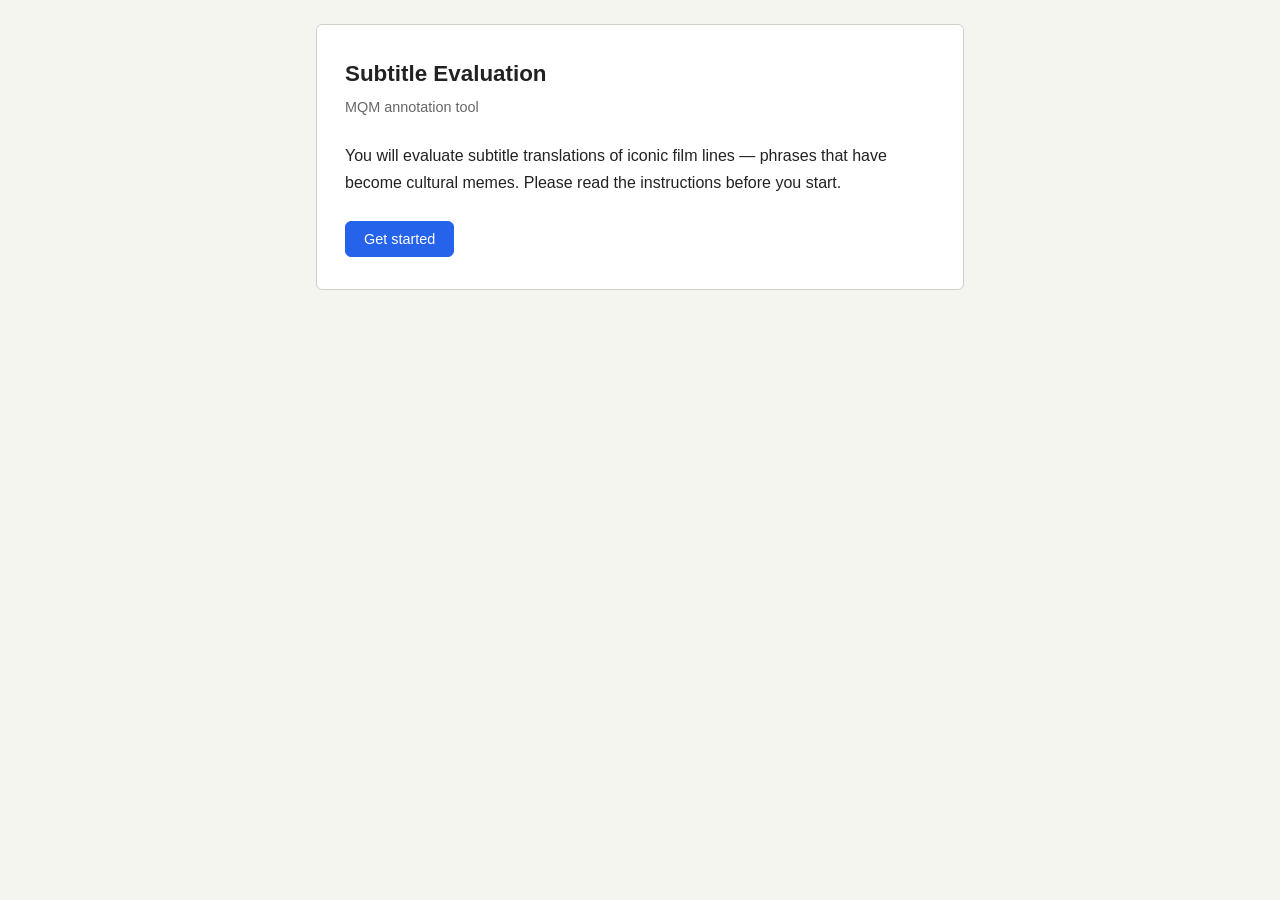
==== commit 255e5313: "Add welcome screen: returning users skip intro/walkthrough New first screen checks localStorage for " ====
--- a/index.html
+++ b/index.html
@@ -9,9 +9,33 @@
 <body>
 
 <!-- ══════════════════════════════════════════
+     WELCOME SCREEN (first screen for all users)
+══════════════════════════════════════════ -->
+<div id="welcome-screen" class="screen active">
+  <div class="page">
+    <div class="login-box">
+      <h1>Subtitle Evaluation</h1>
+      <p class="subtitle">MQM annotation tool</p>
+
+      <!-- returning user -->
+      <div id="welcome-returning" style="display:none; margin-top:24px;">
+        <p style="font-size:0.9rem;margin-bottom:12px;">Welcome back, <strong id="welcome-name-display"></strong>.</p>
+        <button class="btn btn-primary" id="btn-welcome-resume">Resume</button>
+        <button class="btn btn-secondary" style="margin-top:8px;" id="btn-welcome-new-user">I'm a different person</button>
+      </div>
+
+      <!-- new user -->
+      <div id="welcome-new" style="margin-top:24px;">
+        <button class="btn btn-primary" id="btn-welcome-start">Get started</button>
+      </div>
+    </div>
+  </div>
+</div>
+
+<!-- ══════════════════════════════════════════
      COVER SCREEN
 ══════════════════════════════════════════ -->
-<div id="cover-screen" class="screen active">
+<div id="cover-screen" class="screen">
   <div class="page">
     <div class="login-box">
       <h1>Subtitle Evaluation</h1>
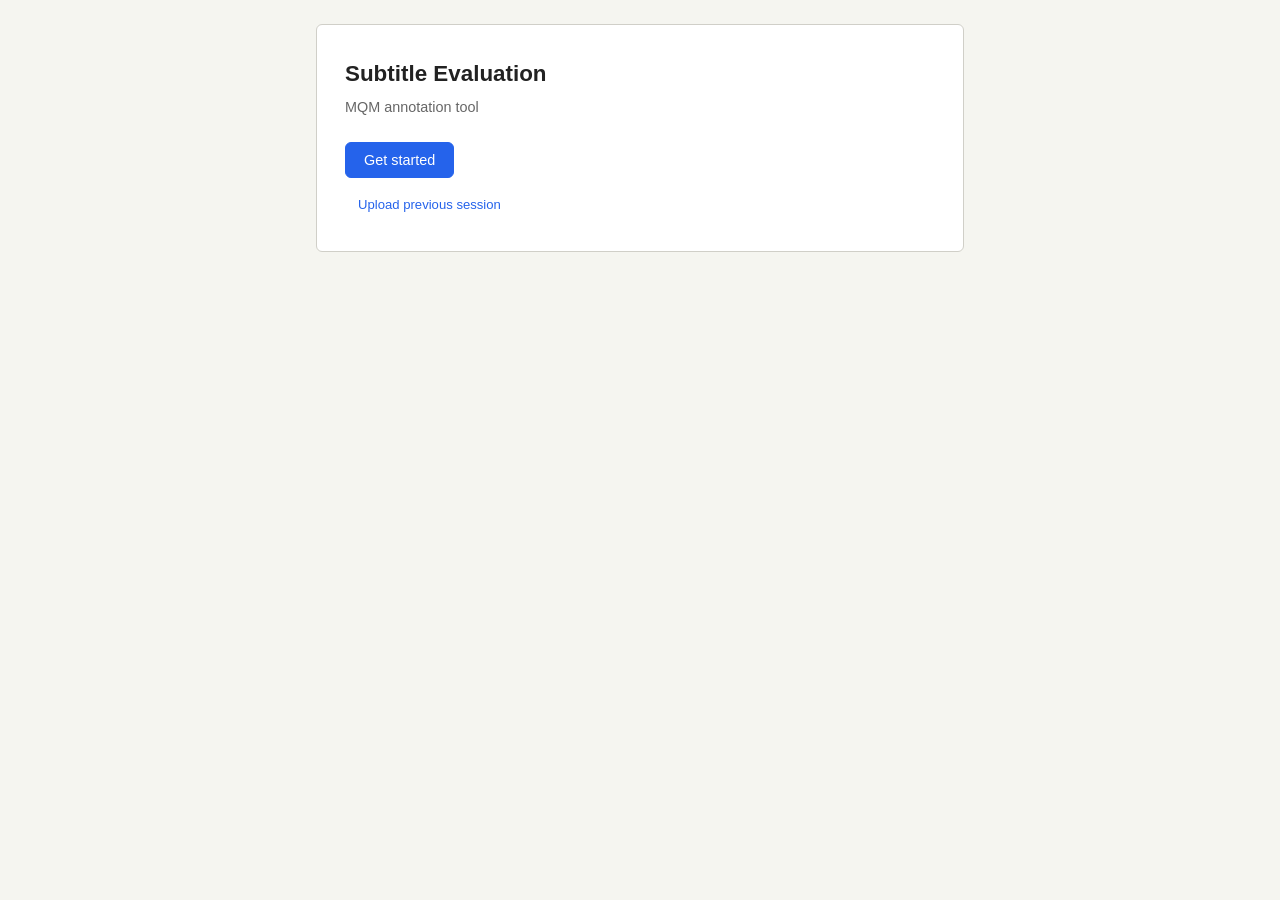
==== commit b596b39b: "Add new-method detection, session upload, and UX improvements - Detect new translation methods on se" ====
--- a/index.html
+++ b/index.html
@@ -22,12 +22,22 @@
         <p style="font-size:0.9rem;margin-bottom:12px;">Welcome back, <strong id="welcome-name-display"></strong>.</p>
         <button class="btn btn-primary" id="btn-welcome-resume">Resume</button>
         <button class="btn btn-secondary" style="margin-top:8px;" id="btn-welcome-new-user">I'm a different person</button>
+        <div style="margin-top:8px;">
+          <button class="btn btn-ghost btn-sm" id="btn-upload-session-ret">Upload a different session</button>
+        </div>
       </div>
 
       <!-- new user -->
       <div id="welcome-new" style="margin-top:24px;">
         <button class="btn btn-primary" id="btn-welcome-start">Get started</button>
-      </div>
+        <div style="margin-top:12px;">
+          <button class="btn btn-ghost btn-sm" id="btn-upload-session-new">Upload previous session</button>
+        </div>
+      </div>
+
+      <!-- shared file input + error -->
+      <input type="file" id="upload-session-input" accept=".json" style="display:none;">
+      <p class="login-error" id="upload-session-error"></p>
     </div>
   </div>
 </div>
@@ -153,6 +163,15 @@
   </div>
 
   <div class="page">
+    <!-- Session notice (e.g. new methods added) -->
+    <div id="session-notice" class="card" style="display:none; border-color:#bfdbfe;">
+      <div class="card-label">Session updated</div>
+      <div id="session-notice-text" style="font-size:0.9rem;color:var(--muted);"></div>
+      <div class="action-row" style="margin-top:8px;">
+        <button class="btn btn-ghost btn-sm" id="btn-dismiss-notice">Dismiss</button>
+      </div>
+    </div>
+
     <!-- Previous item summary (shown after saving) -->
     <div id="prev-summary" class="card" style="display:none; border-color:#bbf7d0;">
       <div class="card-label">Previous item saved</div>
@@ -285,7 +304,12 @@
 
     <div class="card" style="margin-top:24px; text-align:left;">
       <div class="card-label">Download &amp; submit</div>
-      <button class="btn btn-primary" id="btn-download">Download session.json</button>
+      <p style="font-size:0.88rem;color:var(--muted);margin-bottom:10px;">Your session file was downloaded automatically. Use the button below if you need it again.</p>
+      <button class="btn btn-secondary" id="btn-download">Download again</button>
+    </div>
+
+    <div style="margin-top:16px;">
+      <button class="btn btn-ghost" id="btn-evaluate-another">Evaluate another film &#8594;</button>
     </div>
 
     <p style="margin-top:16px; font-size:0.88rem; color:var(--muted);">
@@ -370,6 +394,20 @@
   </div>
 </div>
 
+<!-- ══════════════════════════════════════════
+     NEW METHODS MODAL
+══════════════════════════════════════════ -->
+<div id="new-methods-modal" class="modal-overlay" role="dialog" aria-modal="true">
+  <div class="modal-box">
+    <h2>New translations available</h2>
+    <p id="new-methods-msg"></p>
+    <div style="margin-top:20px; display:flex; gap:8px;">
+      <button class="btn btn-primary" id="btn-new-methods-yes">Add to my session</button>
+      <button class="btn btn-secondary" id="btn-new-methods-no">Skip</button>
+    </div>
+  </div>
+</div>
+
 <script src="app.js"></script>
 </body>
 </html>
